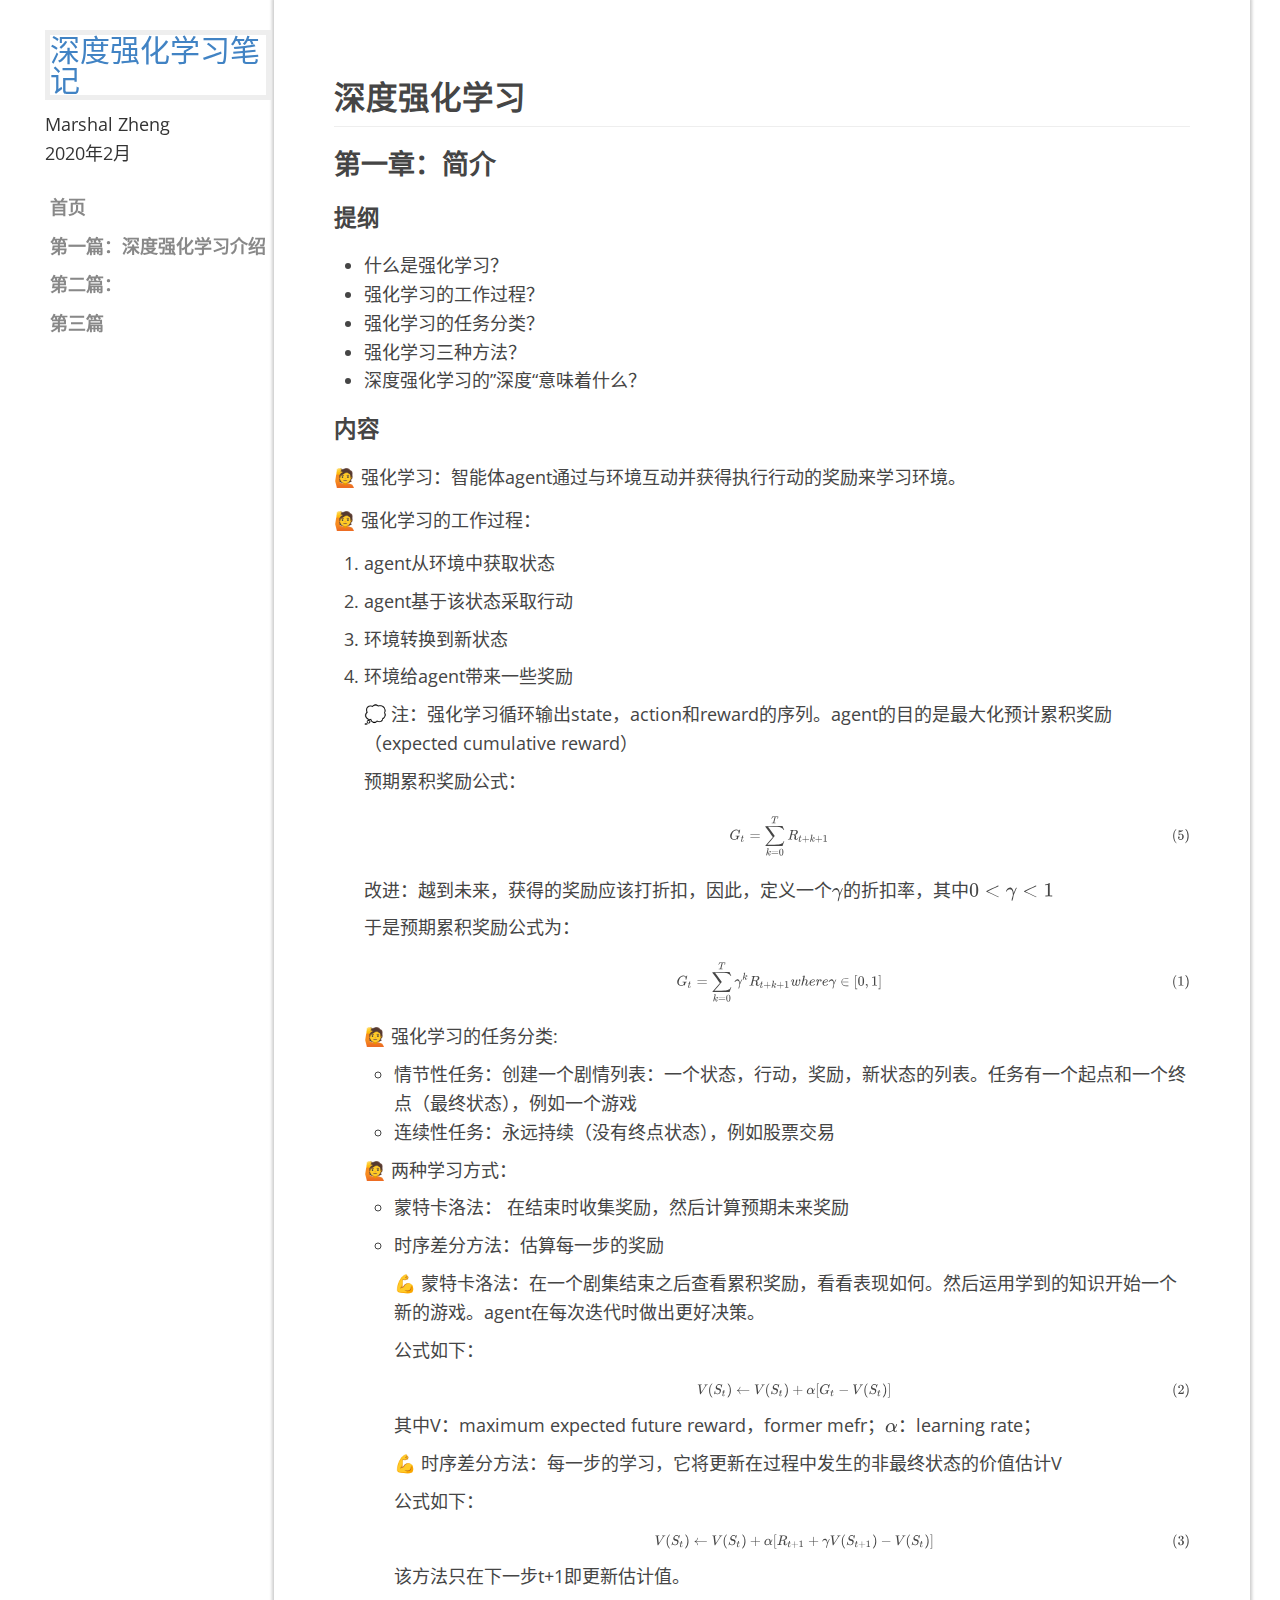
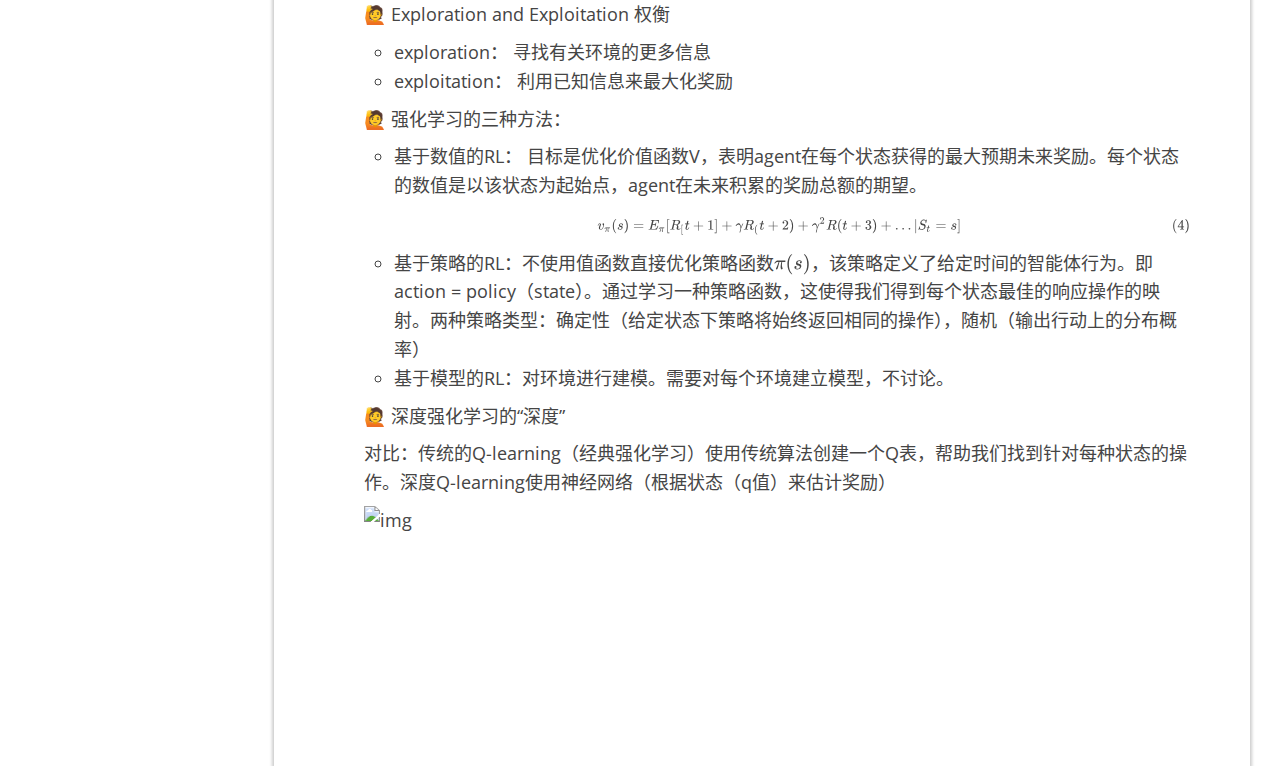
==== chapter1.html @ 296a5498 "modify" ====
<!DOCTYPE html>
<html lang="zh-CN">
<head>
    <meta charset="UTF-8">
    <meta name="viewport" content="width=device-width, initial-scale=1.0">
    <meta http-equiv="X-UA-Compatible" content="ie=edge">
    <link rel="stylesheet" href="http://cdn.bootcss.com/normalize/5.0.0/normalize.min.css">
    <link rel="stylesheet" href="css/main.css">
    <title>深度强化学习笔记</title>
</head>
<body>
<div class="side-bar">
    <div class="header">
        <a href="index.html" class="logo">深度强化学习笔记</a>
        <div class="intro">Marshal Zheng</div>
        <div class="intro">2020年2月</div>
    </div>
    <div class="nav">
        <a href="index.html" class="item">首页</a>
        <a href="chapter1.html" class="item">第一篇：深度强化学习介绍</a>
        <a href="chapter1.html" class="item">第二篇：</a>
        <a href="chapter1.html" class="item">第三篇</a>
    </div>

</div>
<div class="main">
    <div class="article">
        <div class="content">
            <!doctype html>
            <html style='font-size:18px !important'>
            <head>
                <meta charset='UTF-8'><meta name='viewport' content='width=device-width initial-scale=1'>
                <title>第一篇-简介</title><link href='https://fonts.loli.net/css?family=Open+Sans:400italic,700italic,700,400&subset=latin,latin-ext' rel='stylesheet' type='text/css' /><style type='text/css'>html {overflow-x: initial !important;}:root { --bg-color:#ffffff; --text-color:#333333; --select-text-bg-color:#B5D6FC; --select-text-font-color:auto; --monospace:"Lucida Console",Consolas,"Courier",monospace; }
            html { font-size: 14px; background-color: var(--bg-color); color: var(--text-color); font-family: "Helvetica Neue", Helvetica, Arial, sans-serif; -webkit-font-smoothing: antialiased; }
            body { margin: 0px; padding: 0px; height: auto; bottom: 0px; top: 0px; left: 0px; right: 0px; font-size: 1rem; line-height: 1.42857; overflow-x: hidden; background: inherit; }
            iframe { margin: auto; }
            a.url { word-break: break-all; }
            a:active, a:hover { outline: 0px; }
            .in-text-selection, ::selection { text-shadow: none; background: var(--select-text-bg-color); color: var(--select-text-font-color); }
            #write { margin: 0px auto; height: auto; width: inherit; word-break: normal; word-wrap: break-word; position: relative; white-space: normal; overflow-x: visible; padding-top: 40px; }
            #write.first-line-indent p { text-indent: 2em; }
            #write.first-line-indent li p, #write.first-line-indent p * { text-indent: 0px; }
            #write.first-line-indent li { margin-left: 2em; }
            .for-image #write { padding-left: 8px; padding-right: 8px; }
            body.typora-export { padding-left: 30px; padding-right: 30px; }
            .typora-export .footnote-line, .typora-export li, .typora-export p { white-space: pre-wrap; }
            @media screen and (max-width: 500px) {
                body.typora-export { padding-left: 0px; padding-right: 0px; }
                #write { padding-left: 20px; padding-right: 20px; }
                .CodeMirror-sizer { margin-left: 0px !important; }
                .CodeMirror-gutters { display: none !important; }
            }
            #write li > figure:first-child { margin-top: -20px; }
            #write ol, #write ul { position: relative; }
            img { max-width: 100%; vertical-align: middle; }
            button, input, select, textarea { color: inherit; font-style: inherit; font-variant: inherit; font-weight: inherit; font-stretch: inherit; font-size: inherit; line-height: inherit; font-family: inherit; }
            input[type="checkbox"], input[type="radio"] { line-height: normal; padding: 0px; }
            *, ::after, ::before { box-sizing: border-box; }
            #write h1, #write h2, #write h3, #write h4, #write h5, #write h6, #write p, #write pre { width: inherit; }
            #write h1, #write h2, #write h3, #write h4, #write h5, #write h6, #write p { position: relative; }
            h1, h2, h3, h4, h5, h6 { break-after: avoid-page; break-inside: avoid; orphans: 2; }
            p { orphans: 4; }
            h1 { font-size: 2rem; }
            h2 { font-size: 1.8rem; }
            h3 { font-size: 1.6rem; }
            h4 { font-size: 1.4rem; }
            h5 { font-size: 1.2rem; }
            h6 { font-size: 1rem; }
            .md-math-block, .md-rawblock, h1, h2, h3, h4, h5, h6, p { margin-top: 1rem; margin-bottom: 1rem; }
            .hidden { display: none; }
            .md-blockmeta { color: rgb(204, 204, 204); font-weight: 700; font-style: italic; }
            a { cursor: pointer; }
            sup.md-footnote { padding: 2px 4px; background-color: rgba(238, 238, 238, 0.7); color: rgb(85, 85, 85); border-radius: 4px; cursor: pointer; }
            sup.md-footnote a, sup.md-footnote a:hover { color: inherit; text-transform: inherit; text-decoration: inherit; }
            #write input[type="checkbox"] { cursor: pointer; width: inherit; height: inherit; }
            figure { overflow-x: auto; margin: 1.2em 0px; max-width: calc(100% + 16px); padding: 0px; }
            figure > table { margin: 0px !important; }
            tr { break-inside: avoid; break-after: auto; }
            thead { display: table-header-group; }
            table { border-collapse: collapse; border-spacing: 0px; width: 100%; overflow: auto; break-inside: auto; text-align: left; }
            table.md-table td { min-width: 32px; }
            .CodeMirror-gutters { border-right: 0px; background-color: inherit; }
            .CodeMirror { text-align: left; }
            .CodeMirror-placeholder { opacity: 0.3; }
            .CodeMirror pre { padding: 0px 4px; }
            .CodeMirror-lines { padding: 0px; }
            div.hr:focus { cursor: none; }
            #write pre { white-space: pre-wrap; }
            #write.fences-no-line-wrapping pre { white-space: pre; }
            #write pre.ty-contain-cm { white-space: normal; }
            .CodeMirror-gutters { margin-right: 4px; }
            .md-fences { font-size: 0.9rem; display: block; break-inside: avoid; text-align: left; overflow: visible; white-space: pre; background: inherit; position: relative !important; }
            .md-diagram-panel { width: 100%; margin-top: 10px; text-align: center; padding-top: 0px; padding-bottom: 8px; overflow-x: auto; }
            #write .md-fences.mock-cm { white-space: pre-wrap; }
            .md-fences.md-fences-with-lineno { padding-left: 0px; }
            #write.fences-no-line-wrapping .md-fences.mock-cm { white-space: pre; overflow-x: auto; }
            .md-fences.mock-cm.md-fences-with-lineno { padding-left: 8px; }
            .CodeMirror-line, twitterwidget { break-inside: avoid; }
            .footnotes { opacity: 0.8; font-size: 0.9rem; margin-top: 1em; margin-bottom: 1em; }
            .footnotes + .footnotes { margin-top: 0px; }
            .md-reset { margin: 0px; padding: 0px; border: 0px; outline: 0px; vertical-align: top; background: 0px 0px; text-decoration: none; text-shadow: none; float: none; position: static; width: auto; height: auto; white-space: nowrap; cursor: inherit; -webkit-tap-highlight-color: transparent; line-height: normal; font-weight: 400; text-align: left; box-sizing: content-box; direction: ltr; }
            li div { padding-top: 0px; }
            blockquote { margin: 1rem 0px; }
            li .mathjax-block, li p { margin: 0.5rem 0px; }
            li { margin: 0px; position: relative; }
            blockquote > :last-child { margin-bottom: 0px; }
            blockquote > :first-child, li > :first-child { margin-top: 0px; }
            .footnotes-area { color: rgb(136, 136, 136); margin-top: 0.714rem; padding-bottom: 0.143rem; white-space: normal; }
            #write .footnote-line { white-space: pre-wrap; }
            @media print {
                body, html { border: 1px solid transparent; height: 99%; break-after: avoid; break-before: avoid; }
                #write { margin-top: 0px; padding-top: 0px; border-color: transparent !important; }
                .typora-export * { -webkit-print-color-adjust: exact; }
                html.blink-to-pdf { font-size: 13px; }
                .typora-export #write { padding-left: 32px; padding-right: 32px; padding-bottom: 0px; break-after: avoid; }
                .typora-export #write::after { height: 0px; }
                @page { margin: 20mm 0px; }
            }
            .footnote-line { margin-top: 0.714em; font-size: 0.7em; }
            a img, img a { cursor: pointer; }
            pre.md-meta-block { font-size: 0.8rem; min-height: 0.8rem; white-space: pre-wrap; background: rgb(204, 204, 204); display: block; overflow-x: hidden; }
            p > .md-image:only-child:not(.md-img-error) img, p > img:only-child { display: block; margin: auto; }
            p > .md-image:only-child { display: inline-block; width: 100%; }
            #write .MathJax_Display { margin: 0.8em 0px 0px; }
            .md-math-block { width: 100%; }
            .md-math-block:not(:empty)::after { display: none; }
            [contenteditable="true"]:active, [contenteditable="true"]:focus { outline: 0px; box-shadow: none; }
            .md-task-list-item { position: relative; list-style-type: none; }
            .task-list-item.md-task-list-item { padding-left: 0px; }
            .md-task-list-item > input { position: absolute; top: 0px; left: 0px; margin-left: -1.2em; margin-top: calc(1em - 10px); border: none; }
            .math { font-size: 1rem; }
            .md-toc { min-height: 3.58rem; position: relative; font-size: 0.9rem; border-radius: 10px; }
            .md-toc-content { position: relative; margin-left: 0px; }
            .md-toc-content::after, .md-toc::after { display: none; }
            .md-toc-item { display: block; color: rgb(65, 131, 196); }
            .md-toc-item a { text-decoration: none; }
            .md-toc-inner:hover { text-decoration: underline; }
            .md-toc-inner { display: inline-block; cursor: pointer; }
            .md-toc-h1 .md-toc-inner { margin-left: 0px; font-weight: 700; }
            .md-toc-h2 .md-toc-inner { margin-left: 2em; }
            .md-toc-h3 .md-toc-inner { margin-left: 4em; }
            .md-toc-h4 .md-toc-inner { margin-left: 6em; }
            .md-toc-h5 .md-toc-inner { margin-left: 8em; }
            .md-toc-h6 .md-toc-inner { margin-left: 10em; }
            @media screen and (max-width: 48em) {
                .md-toc-h3 .md-toc-inner { margin-left: 3.5em; }
                .md-toc-h4 .md-toc-inner { margin-left: 5em; }
                .md-toc-h5 .md-toc-inner { margin-left: 6.5em; }
                .md-toc-h6 .md-toc-inner { margin-left: 8em; }
            }
            a.md-toc-inner { font-size: inherit; font-style: inherit; font-weight: inherit; line-height: inherit; }
            .footnote-line a:not(.reversefootnote) { color: inherit; }
            .md-attr { display: none; }
            .md-fn-count::after { content: "."; }
            code, pre, samp, tt { font-family: var(--monospace); }
            kbd { margin: 0px 0.1em; padding: 0.1em 0.6em; font-size: 0.8em; color: rgb(36, 39, 41); background: rgb(255, 255, 255); border: 1px solid rgb(173, 179, 185); border-radius: 3px; box-shadow: rgba(12, 13, 14, 0.2) 0px 1px 0px, rgb(255, 255, 255) 0px 0px 0px 2px inset; white-space: nowrap; vertical-align: middle; }
            .md-comment { color: rgb(162, 127, 3); opacity: 0.8; font-family: var(--monospace); }
            code { text-align: left; vertical-align: initial; }
            a.md-print-anchor { white-space: pre !important; border-width: initial !important; border-style: none !important; border-color: initial !important; display: inline-block !important; position: absolute !important; width: 1px !important; right: 0px !important; outline: 0px !important; background: 0px 0px !important; text-decoration: initial !important; text-shadow: initial !important; }
            .md-inline-math .MathJax_SVG .noError { display: none !important; }
            .html-for-mac .inline-math-svg .MathJax_SVG { vertical-align: 0.2px; }
            .md-math-block .MathJax_SVG_Display { text-align: center; margin: 0px; position: relative; text-indent: 0px; max-width: none; max-height: none; min-height: 0px; min-width: 100%; width: auto; overflow-y: hidden; display: block !important; }
            .MathJax_SVG_Display, .md-inline-math .MathJax_SVG_Display { width: auto; margin: inherit; display: inline-block !important; }
            .MathJax_SVG .MJX-monospace { font-family: var(--monospace); }
            .MathJax_SVG .MJX-sans-serif { font-family: sans-serif; }
            .MathJax_SVG { display: inline; font-style: normal; font-weight: 400; line-height: normal; zoom: 90%; text-indent: 0px; text-align: left; text-transform: none; letter-spacing: normal; word-spacing: normal; word-wrap: normal; white-space: nowrap; float: none; direction: ltr; max-width: none; max-height: none; min-width: 0px; min-height: 0px; border: 0px; padding: 0px; margin: 0px; }
            .MathJax_SVG * { transition: none; }
            .MathJax_SVG_Display svg { vertical-align: middle !important; margin-bottom: 0px !important; }
            .os-windows.monocolor-emoji .md-emoji { font-family: "Segoe UI Symbol", sans-serif; }
            .md-diagram-panel > svg { max-width: 100%; }
            [lang="mermaid"] svg, [lang="flow"] svg { max-width: 100%; }
            [lang="mermaid"] .node text { font-size: 1rem; }
            table tr th { border-bottom: 0px; }
            video { max-width: 100%; display: block; margin: 0px auto; }
            iframe { max-width: 100%; width: 100%; border: none; }
            .highlight td, .highlight tr { border: 0px; }


            :root { --side-bar-bg-color: #fafafa; --control-text-color: #777; }
            html { font-size: 16px; }
            body { font-family: "Open Sans", "Clear Sans", "Helvetica Neue", Helvetica, Arial, sans-serif; color: rgb(51, 51, 51); line-height: 1.6; }
            #write { margin: 0px auto; padding: 30px 30px 100px; }
            #write > ul:first-child, #write > ol:first-child { margin-top: 30px; }
            a { color: rgb(65, 131, 196); }
            h1, h2, h3, h4, h5, h6 { position: relative; margin-top: 1rem; margin-bottom: 1rem; font-weight: bold; line-height: 1.4; cursor: text; }
            h1:hover a.anchor, h2:hover a.anchor, h3:hover a.anchor, h4:hover a.anchor, h5:hover a.anchor, h6:hover a.anchor { text-decoration: none; }
            h1 tt, h1 code { font-size: inherit; }
            h2 tt, h2 code { font-size: inherit; }
            h3 tt, h3 code { font-size: inherit; }
            h4 tt, h4 code { font-size: inherit; }
            h5 tt, h5 code { font-size: inherit; }
            h6 tt, h6 code { font-size: inherit; }
            h1 { padding-bottom: 0.3em; font-size: 2.25em; line-height: 1.2; border-bottom: 1px solid rgb(238, 238, 238); }
            h2 { padding-bottom: 0.3em; font-size: 1.75em; line-height: 1.225; border-bottom: 1px solid rgb(238, 238, 238); }
            h3 { font-size: 1.5em; line-height: 1.43; }
            h4 { font-size: 1.25em; }
            h5 { font-size: 1em; }
            h6 { font-size: 1em; color: rgb(119, 119, 119); }
            p, blockquote, ul, ol, dl, table { margin: 0.8em 0px; }
            li > ol, li > ul { margin: 0px; }
            hr { height: 2px; padding: 0px; margin: 16px 0px; background-color: rgb(231, 231, 231); border: 0px none; overflow: hidden; box-sizing: content-box; }
            li p.first { display: inline-block; }
            ul, ol { padding-left: 30px; }
            ul:first-child, ol:first-child { margin-top: 0px; }
            ul:last-child, ol:last-child { margin-bottom: 0px; }
            blockquote { border-left: 4px solid rgb(223, 226, 229); padding: 0px 15px; color: rgb(119, 119, 119); }
            blockquote blockquote { padding-right: 0px; }
            table { padding: 0px; word-break: initial; }
            table tr { border-top: 1px solid rgb(223, 226, 229); margin: 0px; padding: 0px; }
            table tr:nth-child(2n), thead { background-color: rgb(248, 248, 248); }
            table tr th { font-weight: bold; border-width: 1px 1px 0px; border-top-style: solid; border-right-style: solid; border-left-style: solid; border-top-color: rgb(223, 226, 229); border-right-color: rgb(223, 226, 229); border-left-color: rgb(223, 226, 229); border-image: initial; border-bottom-style: initial; border-bottom-color: initial; text-align: left; margin: 0px; padding: 6px 13px; }
            table tr td { border: 1px solid rgb(223, 226, 229); text-align: left; margin: 0px; padding: 6px 13px; }
            table tr th:first-child, table tr td:first-child { margin-top: 0px; }
            table tr th:last-child, table tr td:last-child { margin-bottom: 0px; }
            .CodeMirror-lines { padding-left: 4px; }
            .code-tooltip { box-shadow: rgba(0, 28, 36, 0.3) 0px 1px 1px 0px; border-top: 1px solid rgb(238, 242, 242); }
            .md-fences, code, tt { border: 1px solid rgb(231, 234, 237); background-color: rgb(248, 248, 248); border-radius: 3px; padding: 2px 4px 0px; font-size: 0.9em; }
            code { background-color: rgb(243, 244, 244); padding: 0px 2px; }
            .md-fences { margin-bottom: 15px; margin-top: 15px; padding-top: 8px; padding-bottom: 6px; }
            .md-task-list-item > input { margin-left: -1.3em; }
            @media print {
                html { font-size: 13px; }
                table, pre { break-inside: avoid; }
                pre { word-wrap: break-word; }
            }
            .md-fences { background-color: rgb(248, 248, 248); }
            #write pre.md-meta-block { padding: 1rem; font-size: 85%; line-height: 1.45; background-color: rgb(247, 247, 247); border: 0px; border-radius: 3px; color: rgb(119, 119, 119); margin-top: 0px !important; }
            .mathjax-block > .code-tooltip { bottom: 0.375rem; }
            .md-mathjax-midline { background: rgb(250, 250, 250); }
            #write > h3.md-focus::before { left: -1.5625rem; top: 0.375rem; }
            #write > h4.md-focus::before { left: -1.5625rem; top: 0.285714rem; }
            #write > h5.md-focus::before { left: -1.5625rem; top: 0.285714rem; }
            #write > h6.md-focus::before { left: -1.5625rem; top: 0.285714rem; }
            .md-image > .md-meta { border-radius: 3px; padding: 2px 0px 0px 4px; font-size: 0.9em; color: inherit; }
            .md-tag { color: rgb(167, 167, 167); opacity: 1; }
            .md-toc { margin-top: 20px; padding-bottom: 20px; }
            .sidebar-tabs { border-bottom: none; }
            #typora-quick-open { border: 1px solid rgb(221, 221, 221); background-color: rgb(248, 248, 248); }
            #typora-quick-open-item { background-color: rgb(250, 250, 250); border-color: rgb(254, 254, 254) rgb(229, 229, 229) rgb(229, 229, 229) rgb(238, 238, 238); border-style: solid; border-width: 1px; }
            .on-focus-mode blockquote { border-left-color: rgba(85, 85, 85, 0.12); }
            header, .context-menu, .megamenu-content, footer { font-family: "Segoe UI", Arial, sans-serif; }
            .file-node-content:hover .file-node-icon, .file-node-content:hover .file-node-open-state { visibility: visible; }
            .mac-seamless-mode #typora-sidebar { background-color: var(--side-bar-bg-color); }
            .md-lang { color: rgb(180, 101, 77); }
            .html-for-mac .context-menu { --item-hover-bg-color: #E6F0FE; }
            #md-notification .btn { border: 0px; }
            .dropdown-menu .divider { border-color: rgb(229, 229, 229); }





            .typora-export li, .typora-export p, .typora-export,  .footnote-line {white-space: normal;}
            </style>
            </head>
            <body class='typora-export os-windows' >
            <div  id='write'  class = 'is-node'><h2><a name='header-n0' class='md-header-anchor '></a>深度强化学习</h2><h3><a name='header-n2' class='md-header-anchor '></a>第一章：简介</h3><h4><a name='header-n3' class='md-header-anchor '></a><strong>提纲</strong></h4><ul><li>什么是强化学习？</li><li>强化学习的工作过程？</li><li>强化学习的任务分类？</li><li>强化学习三种方法？</li><li>深度强化学习的”深度“意味着什么？</li></ul><h4><a name='header-n15' class='md-header-anchor '></a><strong>内容</strong></h4><p><span>	</span>🙋 强化学习：智能体agent通过与环境互动并获得执行行动的奖励来学习环境。</p><p><span>	</span>🙋 强化学习的工作过程：</p><ol start='' ><li><p>agent从环境中获取状态</p></li><li><p>agent基于该状态采取行动</p></li><li><p>环境转换到新状态</p></li><li><p>环境给agent带来一些奖励</p><p>💭 注：强化学习循环输出state，action和reward的序列。agent的目的是最大化预计累积奖励（expected cumulative reward）</p><p>预期累积奖励公式：</p><div contenteditable="false" spellcheck="false" class="mathjax-block md-end-block md-math-block md-rawblock" id="mathjax-n29" cid="n29" mdtype="math_block"><div class="md-rawblock-container md-math-container" tabindex="-1"><div class="MathJax_SVG_Display"><span class="MathJax_SVG" id="MathJax-Element-2-Frame" tabindex="-1" style="font-size: 100%; display: inline-block;"><svg xmlns:xlink="http://www.w3.org/1999/xlink" width="1301.13px" height="69.0278px" viewBox="0 -1789.8 58191.8 3087.9" role="img" focusable="false" style="vertical-align: -3.015ex; max-width: 100%;"><defs><path stroke-width="0" id="E10-MJMAIN-28" d="M94 250Q94 319 104 381T127 488T164 576T202 643T244 695T277 729T302 750H315H319Q333 750 333 741Q333 738 316 720T275 667T226 581T184 443T167 250T184 58T225 -81T274 -167T316 -220T333 -241Q333 -250 318 -250H315H302L274 -226Q180 -141 137 -14T94 250Z"></path><path stroke-width="0" id="E10-MJMAIN-35" d="M164 157Q164 133 148 117T109 101H102Q148 22 224 22Q294 22 326 82Q345 115 345 210Q345 313 318 349Q292 382 260 382H254Q176 382 136 314Q132 307 129 306T114 304Q97 304 95 310Q93 314 93 485V614Q93 664 98 664Q100 666 102 666Q103 666 123 658T178 642T253 634Q324 634 389 662Q397 666 402 666Q410 666 410 648V635Q328 538 205 538Q174 538 149 544L139 546V374Q158 388 169 396T205 412T256 420Q337 420 393 355T449 201Q449 109 385 44T229 -22Q148 -22 99 32T50 154Q50 178 61 192T84 210T107 214Q132 214 148 197T164 157Z"></path><path stroke-width="0" id="E10-MJMAIN-29" d="M60 749L64 750Q69 750 74 750H86L114 726Q208 641 251 514T294 250Q294 182 284 119T261 12T224 -76T186 -143T145 -194T113 -227T90 -246Q87 -249 86 -250H74Q66 -250 63 -250T58 -247T55 -238Q56 -237 66 -225Q221 -64 221 250T66 725Q56 737 55 738Q55 746 60 749Z"></path><path stroke-width="0" id="E10-MJMATHI-47" d="M50 252Q50 367 117 473T286 641T490 704Q580 704 633 653Q642 643 648 636T656 626L657 623Q660 623 684 649Q691 655 699 663T715 679T725 690L740 705H746Q760 705 760 698Q760 694 728 561Q692 422 692 421Q690 416 687 415T669 413H653Q647 419 647 422Q647 423 648 429T650 449T651 481Q651 552 619 605T510 659Q492 659 471 656T418 643T357 615T294 567T236 496T189 394T158 260Q156 242 156 221Q156 173 170 136T206 79T256 45T308 28T353 24Q407 24 452 47T514 106Q517 114 529 161T541 214Q541 222 528 224T468 227H431Q425 233 425 235T427 254Q431 267 437 273H454Q494 271 594 271Q634 271 659 271T695 272T707 272Q721 272 721 263Q721 261 719 249Q714 230 709 228Q706 227 694 227Q674 227 653 224Q646 221 643 215T629 164Q620 131 614 108Q589 6 586 3Q584 1 581 1Q571 1 553 21T530 52Q530 53 528 52T522 47Q448 -22 322 -22Q201 -22 126 55T50 252Z"></path><path stroke-width="0" id="E10-MJMATHI-74" d="M26 385Q19 392 19 395Q19 399 22 411T27 425Q29 430 36 430T87 431H140L159 511Q162 522 166 540T173 566T179 586T187 603T197 615T211 624T229 626Q247 625 254 615T261 596Q261 589 252 549T232 470L222 433Q222 431 272 431H323Q330 424 330 420Q330 398 317 385H210L174 240Q135 80 135 68Q135 26 162 26Q197 26 230 60T283 144Q285 150 288 151T303 153H307Q322 153 322 145Q322 142 319 133Q314 117 301 95T267 48T216 6T155 -11Q125 -11 98 4T59 56Q57 64 57 83V101L92 241Q127 382 128 383Q128 385 77 385H26Z"></path><path stroke-width="0" id="E10-MJMAIN-3D" d="M56 347Q56 360 70 367H707Q722 359 722 347Q722 336 708 328L390 327H72Q56 332 56 347ZM56 153Q56 168 72 173H708Q722 163 722 153Q722 140 707 133H70Q56 140 56 153Z"></path><path stroke-width="0" id="E10-MJSZ2-2211" d="M60 948Q63 950 665 950H1267L1325 815Q1384 677 1388 669H1348L1341 683Q1320 724 1285 761Q1235 809 1174 838T1033 881T882 898T699 902H574H543H251L259 891Q722 258 724 252Q725 250 724 246Q721 243 460 -56L196 -356Q196 -357 407 -357Q459 -357 548 -357T676 -358Q812 -358 896 -353T1063 -332T1204 -283T1307 -196Q1328 -170 1348 -124H1388Q1388 -125 1381 -145T1356 -210T1325 -294L1267 -449L666 -450Q64 -450 61 -448Q55 -446 55 -439Q55 -437 57 -433L590 177Q590 178 557 222T452 366T322 544L56 909L55 924Q55 945 60 948Z"></path><path stroke-width="0" id="E10-MJMATHI-6B" d="M121 647Q121 657 125 670T137 683Q138 683 209 688T282 694Q294 694 294 686Q294 679 244 477Q194 279 194 272Q213 282 223 291Q247 309 292 354T362 415Q402 442 438 442Q468 442 485 423T503 369Q503 344 496 327T477 302T456 291T438 288Q418 288 406 299T394 328Q394 353 410 369T442 390L458 393Q446 405 434 405H430Q398 402 367 380T294 316T228 255Q230 254 243 252T267 246T293 238T320 224T342 206T359 180T365 147Q365 130 360 106T354 66Q354 26 381 26Q429 26 459 145Q461 153 479 153H483Q499 153 499 144Q499 139 496 130Q455 -11 378 -11Q333 -11 305 15T277 90Q277 108 280 121T283 145Q283 167 269 183T234 206T200 217T182 220H180Q168 178 159 139T145 81T136 44T129 20T122 7T111 -2Q98 -11 83 -11Q66 -11 57 -1T48 16Q48 26 85 176T158 471L195 616Q196 629 188 632T149 637H144Q134 637 131 637T124 640T121 647Z"></path><path stroke-width="0" id="E10-MJMAIN-30" d="M96 585Q152 666 249 666Q297 666 345 640T423 548Q460 465 460 320Q460 165 417 83Q397 41 362 16T301 -15T250 -22Q224 -22 198 -16T137 16T82 83Q39 165 39 320Q39 494 96 585ZM321 597Q291 629 250 629Q208 629 178 597Q153 571 145 525T137 333Q137 175 145 125T181 46Q209 16 250 16Q290 16 318 46Q347 76 354 130T362 333Q362 478 354 524T321 597Z"></path><path stroke-width="0" id="E10-MJMATHI-54" d="M40 437Q21 437 21 445Q21 450 37 501T71 602L88 651Q93 669 101 677H569H659Q691 677 697 676T704 667Q704 661 687 553T668 444Q668 437 649 437Q640 437 637 437T631 442L629 445Q629 451 635 490T641 551Q641 586 628 604T573 629Q568 630 515 631Q469 631 457 630T439 622Q438 621 368 343T298 60Q298 48 386 46Q418 46 427 45T436 36Q436 31 433 22Q429 4 424 1L422 0Q419 0 415 0Q410 0 363 1T228 2Q99 2 64 0H49Q43 6 43 9T45 27Q49 40 55 46H83H94Q174 46 189 55Q190 56 191 56Q196 59 201 76T241 233Q258 301 269 344Q339 619 339 625Q339 630 310 630H279Q212 630 191 624Q146 614 121 583T67 467Q60 445 57 441T43 437H40Z"></path><path stroke-width="0" id="E10-MJMATHI-52" d="M230 637Q203 637 198 638T193 649Q193 676 204 682Q206 683 378 683Q550 682 564 680Q620 672 658 652T712 606T733 563T739 529Q739 484 710 445T643 385T576 351T538 338L545 333Q612 295 612 223Q612 212 607 162T602 80V71Q602 53 603 43T614 25T640 16Q668 16 686 38T712 85Q717 99 720 102T735 105Q755 105 755 93Q755 75 731 36Q693 -21 641 -21H632Q571 -21 531 4T487 82Q487 109 502 166T517 239Q517 290 474 313Q459 320 449 321T378 323H309L277 193Q244 61 244 59Q244 55 245 54T252 50T269 48T302 46H333Q339 38 339 37T336 19Q332 6 326 0H311Q275 2 180 2Q146 2 117 2T71 2T50 1Q33 1 33 10Q33 12 36 24Q41 43 46 45Q50 46 61 46H67Q94 46 127 49Q141 52 146 61Q149 65 218 339T287 628Q287 635 230 637ZM630 554Q630 586 609 608T523 636Q521 636 500 636T462 637H440Q393 637 386 627Q385 624 352 494T319 361Q319 360 388 360Q466 361 492 367Q556 377 592 426Q608 449 619 486T630 554Z"></path><path stroke-width="0" id="E10-MJMAIN-2B" d="M56 237T56 250T70 270H369V420L370 570Q380 583 389 583Q402 583 409 568V270H707Q722 262 722 250T707 230H409V-68Q401 -82 391 -82H389H387Q375 -82 369 -68V230H70Q56 237 56 250Z"></path><path stroke-width="0" id="E10-MJMAIN-31" d="M213 578L200 573Q186 568 160 563T102 556H83V602H102Q149 604 189 617T245 641T273 663Q275 666 285 666Q294 666 302 660V361L303 61Q310 54 315 52T339 48T401 46H427V0H416Q395 3 257 3Q121 3 100 0H88V46H114Q136 46 152 46T177 47T193 50T201 52T207 57T213 61V578Z"></path></defs><g stroke="currentColor" fill="currentColor" stroke-width="0" transform="matrix(1 0 0 -1 0 0)"><g transform="translate(56913,0)"><g id="mjx-eqn-5" transform="translate(0,-3)"><use xlink:href="#E10-MJMAIN-28"></use><use xlink:href="#E10-MJMAIN-35" x="389" y="0"></use><use xlink:href="#E10-MJMAIN-29" x="889" y="0"></use></g></g><g transform="translate(25760,0)"><g transform="translate(-17,0)"><g transform="translate(0,-3)"><use xlink:href="#E10-MJMATHI-47" x="0" y="0"></use><use transform="scale(0.707)" xlink:href="#E10-MJMATHI-74" x="1111" y="-213"></use><use xlink:href="#E10-MJMAIN-3D" x="1419" y="0"></use><g transform="translate(2474,0)"><use xlink:href="#E10-MJSZ2-2211" x="0" y="0"></use><g transform="translate(85,-1108)"><use transform="scale(0.707)" xlink:href="#E10-MJMATHI-6B" x="0" y="0"></use><use transform="scale(0.707)" xlink:href="#E10-MJMAIN-3D" x="521" y="0"></use><use transform="scale(0.707)" xlink:href="#E10-MJMAIN-30" x="1299" y="0"></use></g><use transform="scale(0.707)" xlink:href="#E10-MJMATHI-54" x="669" y="1626"></use></g><g transform="translate(4085,0)"><use xlink:href="#E10-MJMATHI-52" x="0" y="0"></use><g transform="translate(759,-150)"><use transform="scale(0.707)" xlink:href="#E10-MJMATHI-74" x="0" y="0"></use><use transform="scale(0.707)" xlink:href="#E10-MJMAIN-2B" x="361" y="0"></use><use transform="scale(0.707)" xlink:href="#E10-MJMATHI-6B" x="1139" y="0"></use><use transform="scale(0.707)" xlink:href="#E10-MJMAIN-2B" x="1659" y="0"></use><use transform="scale(0.707)" xlink:href="#E10-MJMAIN-31" x="2438" y="0"></use></g></g></g></g></g></g></svg></span></div><script type="math/tex; mode=display" id="MathJax-Element-2">G_t = \sum_{k=0}^{T}R_{t+k+1}</script></div></div><p>改进：越到未来，获得的奖励应该打折扣，因此，定义一个<span class="MathJax_SVG" tabindex="-1" style="font-size: 100%; display: inline-block;"><svg xmlns:xlink="http://www.w3.org/1999/xlink" width="1.261ex" height="1.774ex" viewBox="0 -493.6 543 763.8" role="img" focusable="false" style="vertical-align: -0.627ex;"><defs><path stroke-width="0" id="E6-MJMATHI-3B3" d="M31 249Q11 249 11 258Q11 275 26 304T66 365T129 418T206 441Q233 441 239 440Q287 429 318 386T371 255Q385 195 385 170Q385 166 386 166L398 193Q418 244 443 300T486 391T508 430Q510 431 524 431H537Q543 425 543 422Q543 418 522 378T463 251T391 71Q385 55 378 6T357 -100Q341 -165 330 -190T303 -216Q286 -216 286 -188Q286 -138 340 32L346 51L347 69Q348 79 348 100Q348 257 291 317Q251 355 196 355Q148 355 108 329T51 260Q49 251 47 251Q45 249 31 249Z"></path></defs><g stroke="currentColor" fill="currentColor" stroke-width="0" transform="matrix(1 0 0 -1 0 0)"><use xlink:href="#E6-MJMATHI-3B3" x="0" y="0"></use></g></svg></span><script type="math/tex">\gamma</script>的折扣率，其中<span class="MathJax_SVG" tabindex="-1" style="font-size: 100%; display: inline-block;"><svg xmlns:xlink="http://www.w3.org/1999/xlink" width="9.778ex" height="2.293ex" viewBox="0 -717.1 4210.1 987.3" role="img" focusable="false" style="vertical-align: -0.627ex;"><defs><path stroke-width="0" id="E7-MJMAIN-30" d="M96 585Q152 666 249 666Q297 666 345 640T423 548Q460 465 460 320Q460 165 417 83Q397 41 362 16T301 -15T250 -22Q224 -22 198 -16T137 16T82 83Q39 165 39 320Q39 494 96 585ZM321 597Q291 629 250 629Q208 629 178 597Q153 571 145 525T137 333Q137 175 145 125T181 46Q209 16 250 16Q290 16 318 46Q347 76 354 130T362 333Q362 478 354 524T321 597Z"></path><path stroke-width="0" id="E7-MJMAIN-3C" d="M694 -11T694 -19T688 -33T678 -40Q671 -40 524 29T234 166L90 235Q83 240 83 250Q83 261 91 266Q664 540 678 540Q681 540 687 534T694 519T687 505Q686 504 417 376L151 250L417 124Q686 -4 687 -5Q694 -11 694 -19Z"></path><path stroke-width="0" id="E7-MJMATHI-3B3" d="M31 249Q11 249 11 258Q11 275 26 304T66 365T129 418T206 441Q233 441 239 440Q287 429 318 386T371 255Q385 195 385 170Q385 166 386 166L398 193Q418 244 443 300T486 391T508 430Q510 431 524 431H537Q543 425 543 422Q543 418 522 378T463 251T391 71Q385 55 378 6T357 -100Q341 -165 330 -190T303 -216Q286 -216 286 -188Q286 -138 340 32L346 51L347 69Q348 79 348 100Q348 257 291 317Q251 355 196 355Q148 355 108 329T51 260Q49 251 47 251Q45 249 31 249Z"></path><path stroke-width="0" id="E7-MJMAIN-31" d="M213 578L200 573Q186 568 160 563T102 556H83V602H102Q149 604 189 617T245 641T273 663Q275 666 285 666Q294 666 302 660V361L303 61Q310 54 315 52T339 48T401 46H427V0H416Q395 3 257 3Q121 3 100 0H88V46H114Q136 46 152 46T177 47T193 50T201 52T207 57T213 61V578Z"></path></defs><g stroke="currentColor" fill="currentColor" stroke-width="0" transform="matrix(1 0 0 -1 0 0)"><use xlink:href="#E7-MJMAIN-30" x="0" y="0"></use><use xlink:href="#E7-MJMAIN-3C" x="777" y="0"></use><use xlink:href="#E7-MJMATHI-3B3" x="1833" y="0"></use><use xlink:href="#E7-MJMAIN-3C" x="2654" y="0"></use><use xlink:href="#E7-MJMAIN-31" x="3710" y="0"></use></g></svg></span><script type="math/tex">0< \gamma <1</script></p><p>于是预期累积奖励公式为：</p><div contenteditable="false" spellcheck="false" class="mathjax-block md-end-block md-math-block md-rawblock" id="mathjax-n32" cid="n32" mdtype="math_block"><div class="md-rawblock-container md-math-container" tabindex="-1"><div class="MathJax_SVG_Display"><span class="MathJax_SVG" id="MathJax-Element-3-Frame" tabindex="-1" style="font-size: 100%; display: inline-block;"><svg xmlns:xlink="http://www.w3.org/1999/xlink" width="1301.13px" height="69.0278px" viewBox="0 -1789.8 58191.8 3087.9" role="img" focusable="false" style="vertical-align: -3.015ex; max-width: 100%;"><defs><path stroke-width="0" id="E2-MJMAIN-28" d="M94 250Q94 319 104 381T127 488T164 576T202 643T244 695T277 729T302 750H315H319Q333 750 333 741Q333 738 316 720T275 667T226 581T184 443T167 250T184 58T225 -81T274 -167T316 -220T333 -241Q333 -250 318 -250H315H302L274 -226Q180 -141 137 -14T94 250Z"></path><path stroke-width="0" id="E2-MJMAIN-31" d="M213 578L200 573Q186 568 160 563T102 556H83V602H102Q149 604 189 617T245 641T273 663Q275 666 285 666Q294 666 302 660V361L303 61Q310 54 315 52T339 48T401 46H427V0H416Q395 3 257 3Q121 3 100 0H88V46H114Q136 46 152 46T177 47T193 50T201 52T207 57T213 61V578Z"></path><path stroke-width="0" id="E2-MJMAIN-29" d="M60 749L64 750Q69 750 74 750H86L114 726Q208 641 251 514T294 250Q294 182 284 119T261 12T224 -76T186 -143T145 -194T113 -227T90 -246Q87 -249 86 -250H74Q66 -250 63 -250T58 -247T55 -238Q56 -237 66 -225Q221 -64 221 250T66 725Q56 737 55 738Q55 746 60 749Z"></path><path stroke-width="0" id="E2-MJMATHI-47" d="M50 252Q50 367 117 473T286 641T490 704Q580 704 633 653Q642 643 648 636T656 626L657 623Q660 623 684 649Q691 655 699 663T715 679T725 690L740 705H746Q760 705 760 698Q760 694 728 561Q692 422 692 421Q690 416 687 415T669 413H653Q647 419 647 422Q647 423 648 429T650 449T651 481Q651 552 619 605T510 659Q492 659 471 656T418 643T357 615T294 567T236 496T189 394T158 260Q156 242 156 221Q156 173 170 136T206 79T256 45T308 28T353 24Q407 24 452 47T514 106Q517 114 529 161T541 214Q541 222 528 224T468 227H431Q425 233 425 235T427 254Q431 267 437 273H454Q494 271 594 271Q634 271 659 271T695 272T707 272Q721 272 721 263Q721 261 719 249Q714 230 709 228Q706 227 694 227Q674 227 653 224Q646 221 643 215T629 164Q620 131 614 108Q589 6 586 3Q584 1 581 1Q571 1 553 21T530 52Q530 53 528 52T522 47Q448 -22 322 -22Q201 -22 126 55T50 252Z"></path><path stroke-width="0" id="E2-MJMATHI-74" d="M26 385Q19 392 19 395Q19 399 22 411T27 425Q29 430 36 430T87 431H140L159 511Q162 522 166 540T173 566T179 586T187 603T197 615T211 624T229 626Q247 625 254 615T261 596Q261 589 252 549T232 470L222 433Q222 431 272 431H323Q330 424 330 420Q330 398 317 385H210L174 240Q135 80 135 68Q135 26 162 26Q197 26 230 60T283 144Q285 150 288 151T303 153H307Q322 153 322 145Q322 142 319 133Q314 117 301 95T267 48T216 6T155 -11Q125 -11 98 4T59 56Q57 64 57 83V101L92 241Q127 382 128 383Q128 385 77 385H26Z"></path><path stroke-width="0" id="E2-MJMAIN-3D" d="M56 347Q56 360 70 367H707Q722 359 722 347Q722 336 708 328L390 327H72Q56 332 56 347ZM56 153Q56 168 72 173H708Q722 163 722 153Q722 140 707 133H70Q56 140 56 153Z"></path><path stroke-width="0" id="E2-MJSZ2-2211" d="M60 948Q63 950 665 950H1267L1325 815Q1384 677 1388 669H1348L1341 683Q1320 724 1285 761Q1235 809 1174 838T1033 881T882 898T699 902H574H543H251L259 891Q722 258 724 252Q725 250 724 246Q721 243 460 -56L196 -356Q196 -357 407 -357Q459 -357 548 -357T676 -358Q812 -358 896 -353T1063 -332T1204 -283T1307 -196Q1328 -170 1348 -124H1388Q1388 -125 1381 -145T1356 -210T1325 -294L1267 -449L666 -450Q64 -450 61 -448Q55 -446 55 -439Q55 -437 57 -433L590 177Q590 178 557 222T452 366T322 544L56 909L55 924Q55 945 60 948Z"></path><path stroke-width="0" id="E2-MJMATHI-6B" d="M121 647Q121 657 125 670T137 683Q138 683 209 688T282 694Q294 694 294 686Q294 679 244 477Q194 279 194 272Q213 282 223 291Q247 309 292 354T362 415Q402 442 438 442Q468 442 485 423T503 369Q503 344 496 327T477 302T456 291T438 288Q418 288 406 299T394 328Q394 353 410 369T442 390L458 393Q446 405 434 405H430Q398 402 367 380T294 316T228 255Q230 254 243 252T267 246T293 238T320 224T342 206T359 180T365 147Q365 130 360 106T354 66Q354 26 381 26Q429 26 459 145Q461 153 479 153H483Q499 153 499 144Q499 139 496 130Q455 -11 378 -11Q333 -11 305 15T277 90Q277 108 280 121T283 145Q283 167 269 183T234 206T200 217T182 220H180Q168 178 159 139T145 81T136 44T129 20T122 7T111 -2Q98 -11 83 -11Q66 -11 57 -1T48 16Q48 26 85 176T158 471L195 616Q196 629 188 632T149 637H144Q134 637 131 637T124 640T121 647Z"></path><path stroke-width="0" id="E2-MJMAIN-30" d="M96 585Q152 666 249 666Q297 666 345 640T423 548Q460 465 460 320Q460 165 417 83Q397 41 362 16T301 -15T250 -22Q224 -22 198 -16T137 16T82 83Q39 165 39 320Q39 494 96 585ZM321 597Q291 629 250 629Q208 629 178 597Q153 571 145 525T137 333Q137 175 145 125T181 46Q209 16 250 16Q290 16 318 46Q347 76 354 130T362 333Q362 478 354 524T321 597Z"></path><path stroke-width="0" id="E2-MJMATHI-54" d="M40 437Q21 437 21 445Q21 450 37 501T71 602L88 651Q93 669 101 677H569H659Q691 677 697 676T704 667Q704 661 687 553T668 444Q668 437 649 437Q640 437 637 437T631 442L629 445Q629 451 635 490T641 551Q641 586 628 604T573 629Q568 630 515 631Q469 631 457 630T439 622Q438 621 368 343T298 60Q298 48 386 46Q418 46 427 45T436 36Q436 31 433 22Q429 4 424 1L422 0Q419 0 415 0Q410 0 363 1T228 2Q99 2 64 0H49Q43 6 43 9T45 27Q49 40 55 46H83H94Q174 46 189 55Q190 56 191 56Q196 59 201 76T241 233Q258 301 269 344Q339 619 339 625Q339 630 310 630H279Q212 630 191 624Q146 614 121 583T67 467Q60 445 57 441T43 437H40Z"></path><path stroke-width="0" id="E2-MJMATHI-3B3" d="M31 249Q11 249 11 258Q11 275 26 304T66 365T129 418T206 441Q233 441 239 440Q287 429 318 386T371 255Q385 195 385 170Q385 166 386 166L398 193Q418 244 443 300T486 391T508 430Q510 431 524 431H537Q543 425 543 422Q543 418 522 378T463 251T391 71Q385 55 378 6T357 -100Q341 -165 330 -190T303 -216Q286 -216 286 -188Q286 -138 340 32L346 51L347 69Q348 79 348 100Q348 257 291 317Q251 355 196 355Q148 355 108 329T51 260Q49 251 47 251Q45 249 31 249Z"></path><path stroke-width="0" id="E2-MJMATHI-52" d="M230 637Q203 637 198 638T193 649Q193 676 204 682Q206 683 378 683Q550 682 564 680Q620 672 658 652T712 606T733 563T739 529Q739 484 710 445T643 385T576 351T538 338L545 333Q612 295 612 223Q612 212 607 162T602 80V71Q602 53 603 43T614 25T640 16Q668 16 686 38T712 85Q717 99 720 102T735 105Q755 105 755 93Q755 75 731 36Q693 -21 641 -21H632Q571 -21 531 4T487 82Q487 109 502 166T517 239Q517 290 474 313Q459 320 449 321T378 323H309L277 193Q244 61 244 59Q244 55 245 54T252 50T269 48T302 46H333Q339 38 339 37T336 19Q332 6 326 0H311Q275 2 180 2Q146 2 117 2T71 2T50 1Q33 1 33 10Q33 12 36 24Q41 43 46 45Q50 46 61 46H67Q94 46 127 49Q141 52 146 61Q149 65 218 339T287 628Q287 635 230 637ZM630 554Q630 586 609 608T523 636Q521 636 500 636T462 637H440Q393 637 386 627Q385 624 352 494T319 361Q319 360 388 360Q466 361 492 367Q556 377 592 426Q608 449 619 486T630 554Z"></path><path stroke-width="0" id="E2-MJMAIN-2B" d="M56 237T56 250T70 270H369V420L370 570Q380 583 389 583Q402 583 409 568V270H707Q722 262 722 250T707 230H409V-68Q401 -82 391 -82H389H387Q375 -82 369 -68V230H70Q56 237 56 250Z"></path><path stroke-width="0" id="E2-MJMATHI-77" d="M580 385Q580 406 599 424T641 443Q659 443 674 425T690 368Q690 339 671 253Q656 197 644 161T609 80T554 12T482 -11Q438 -11 404 5T355 48Q354 47 352 44Q311 -11 252 -11Q226 -11 202 -5T155 14T118 53T104 116Q104 170 138 262T173 379Q173 380 173 381Q173 390 173 393T169 400T158 404H154Q131 404 112 385T82 344T65 302T57 280Q55 278 41 278H27Q21 284 21 287Q21 293 29 315T52 366T96 418T161 441Q204 441 227 416T250 358Q250 340 217 250T184 111Q184 65 205 46T258 26Q301 26 334 87L339 96V119Q339 122 339 128T340 136T341 143T342 152T345 165T348 182T354 206T362 238T373 281Q402 395 406 404Q419 431 449 431Q468 431 475 421T483 402Q483 389 454 274T422 142Q420 131 420 107V100Q420 85 423 71T442 42T487 26Q558 26 600 148Q609 171 620 213T632 273Q632 306 619 325T593 357T580 385Z"></path><path stroke-width="0" id="E2-MJMATHI-68" d="M137 683Q138 683 209 688T282 694Q294 694 294 685Q294 674 258 534Q220 386 220 383Q220 381 227 388Q288 442 357 442Q411 442 444 415T478 336Q478 285 440 178T402 50Q403 36 407 31T422 26Q450 26 474 56T513 138Q516 149 519 151T535 153Q555 153 555 145Q555 144 551 130Q535 71 500 33Q466 -10 419 -10H414Q367 -10 346 17T325 74Q325 90 361 192T398 345Q398 404 354 404H349Q266 404 205 306L198 293L164 158Q132 28 127 16Q114 -11 83 -11Q69 -11 59 -2T48 16Q48 30 121 320L195 616Q195 629 188 632T149 637H128Q122 643 122 645T124 664Q129 683 137 683Z"></path><path stroke-width="0" id="E2-MJMATHI-65" d="M39 168Q39 225 58 272T107 350T174 402T244 433T307 442H310Q355 442 388 420T421 355Q421 265 310 237Q261 224 176 223Q139 223 138 221Q138 219 132 186T125 128Q125 81 146 54T209 26T302 45T394 111Q403 121 406 121Q410 121 419 112T429 98T420 82T390 55T344 24T281 -1T205 -11Q126 -11 83 42T39 168ZM373 353Q367 405 305 405Q272 405 244 391T199 357T170 316T154 280T149 261Q149 260 169 260Q282 260 327 284T373 353Z"></path><path stroke-width="0" id="E2-MJMATHI-72" d="M21 287Q22 290 23 295T28 317T38 348T53 381T73 411T99 433T132 442Q161 442 183 430T214 408T225 388Q227 382 228 382T236 389Q284 441 347 441H350Q398 441 422 400Q430 381 430 363Q430 333 417 315T391 292T366 288Q346 288 334 299T322 328Q322 376 378 392Q356 405 342 405Q286 405 239 331Q229 315 224 298T190 165Q156 25 151 16Q138 -11 108 -11Q95 -11 87 -5T76 7T74 17Q74 30 114 189T154 366Q154 405 128 405Q107 405 92 377T68 316T57 280Q55 278 41 278H27Q21 284 21 287Z"></path><path stroke-width="0" id="E2-MJMAIN-2208" d="M84 250Q84 372 166 450T360 539Q361 539 377 539T419 540T469 540H568Q583 532 583 520Q583 511 570 501L466 500Q355 499 329 494Q280 482 242 458T183 409T147 354T129 306T124 272V270H568Q583 262 583 250T568 230H124V228Q124 207 134 177T167 112T231 48T328 7Q355 1 466 0H570Q583 -10 583 -20Q583 -32 568 -40H471Q464 -40 446 -40T417 -41Q262 -41 172 45Q84 127 84 250Z"></path><path stroke-width="0" id="E2-MJMAIN-5B" d="M118 -250V750H255V710H158V-210H255V-250H118Z"></path><path stroke-width="0" id="E2-MJMAIN-2C" d="M78 35T78 60T94 103T137 121Q165 121 187 96T210 8Q210 -27 201 -60T180 -117T154 -158T130 -185T117 -194Q113 -194 104 -185T95 -172Q95 -168 106 -156T131 -126T157 -76T173 -3V9L172 8Q170 7 167 6T161 3T152 1T140 0Q113 0 96 17Z"></path><path stroke-width="0" id="E2-MJMAIN-5D" d="M22 710V750H159V-250H22V-210H119V710H22Z"></path></defs><g stroke="currentColor" fill="currentColor" stroke-width="0" transform="matrix(1 0 0 -1 0 0)"><g transform="translate(56913,0)"><g id="mjx-eqn-1" transform="translate(0,-3)"><use xlink:href="#E2-MJMAIN-28"></use><use xlink:href="#E2-MJMAIN-31" x="389" y="0"></use><use xlink:href="#E2-MJMAIN-29" x="889" y="0"></use></g></g><g transform="translate(22030,0)"><g transform="translate(-17,0)"><g transform="translate(0,-3)"><use xlink:href="#E2-MJMATHI-47" x="0" y="0"></use><use transform="scale(0.707)" xlink:href="#E2-MJMATHI-74" x="1111" y="-213"></use><use xlink:href="#E2-MJMAIN-3D" x="1419" y="0"></use><g transform="translate(2474,0)"><use xlink:href="#E2-MJSZ2-2211" x="0" y="0"></use><g transform="translate(85,-1108)"><use transform="scale(0.707)" xlink:href="#E2-MJMATHI-6B" x="0" y="0"></use><use transform="scale(0.707)" xlink:href="#E2-MJMAIN-3D" x="521" y="0"></use><use transform="scale(0.707)" xlink:href="#E2-MJMAIN-30" x="1299" y="0"></use></g><use transform="scale(0.707)" xlink:href="#E2-MJMATHI-54" x="669" y="1626"></use></g><g transform="translate(4085,0)"><use xlink:href="#E2-MJMATHI-3B3" x="0" y="0"></use><use transform="scale(0.707)" xlink:href="#E2-MJMATHI-6B" x="778" y="583"></use></g><g transform="translate(5104,0)"><use xlink:href="#E2-MJMATHI-52" x="0" y="0"></use><g transform="translate(759,-150)"><use transform="scale(0.707)" xlink:href="#E2-MJMATHI-74" x="0" y="0"></use><use transform="scale(0.707)" xlink:href="#E2-MJMAIN-2B" x="361" y="0"></use><use transform="scale(0.707)" xlink:href="#E2-MJMATHI-6B" x="1139" y="0"></use><use transform="scale(0.707)" xlink:href="#E2-MJMAIN-2B" x="1659" y="0"></use><use transform="scale(0.707)" xlink:href="#E2-MJMAIN-31" x="2438" y="0"></use></g></g><use xlink:href="#E2-MJMATHI-77" x="8040" y="0"></use><use xlink:href="#E2-MJMATHI-68" x="8756" y="0"></use><use xlink:href="#E2-MJMATHI-65" x="9332" y="0"></use><use xlink:href="#E2-MJMATHI-72" x="9798" y="0"></use><use xlink:href="#E2-MJMATHI-65" x="10249" y="0"></use><use xlink:href="#E2-MJMATHI-3B3" x="10715" y="0"></use><use xlink:href="#E2-MJMAIN-2208" x="11536" y="0"></use><use xlink:href="#E2-MJMAIN-5B" x="12481" y="0"></use><use xlink:href="#E2-MJMAIN-30" x="12759" y="0"></use><use xlink:href="#E2-MJMAIN-2C" x="13259" y="0"></use><use xlink:href="#E2-MJMAIN-31" x="13704" y="0"></use><use xlink:href="#E2-MJMAIN-5D" x="14204" y="0"></use></g></g></g></g></svg></span></div><script type="math/tex; mode=display" id="MathJax-Element-3">G_t = \sum_{k=0}^{T}\gamma ^{k}R_{t+k+1} where \gamma \in [0,1]</script></div></div><p>🙋 强化学习的任务分类:</p><ul><li>情节性任务：创建一个剧情列表：一个状态，行动，奖励，新状态的列表。任务有一个起点和一个终点（最终状态），例如一个游戏</li><li>连续性任务：永远持续（没有终点状态），例如股票交易</li></ul><p>🙋 两种学习方式：</p><ul><li><p>蒙特卡洛法： 在结束时收集奖励，然后计算预期未来奖励</p></li><li><p>时序差分方法：估算每一步的奖励</p><p>💪 蒙特卡洛法：在一个剧集结束之后查看累积奖励，看看表现如何。然后运用学到的知识开始一个新的游戏。agent在每次迭代时做出更好决策。</p><p>公式如下：</p><div contenteditable="false" spellcheck="false" class="mathjax-block md-end-block md-math-block md-rawblock" id="mathjax-n47" cid="n47" mdtype="math_block"><div class="md-rawblock-container md-math-container" tabindex="-1"><div class="MathJax_SVG_Display"><span class="MathJax_SVG" id="MathJax-Element-4-Frame" tabindex="-1" style="font-size: 100%; display: inline-block;"><svg xmlns:xlink="http://www.w3.org/1999/xlink" width="1271.15px" height="27.066px" viewBox="0 -851.2 56851 1210.7" role="img" focusable="false" style="vertical-align: -0.835ex; max-width: 100%;"><defs><path stroke-width="0" id="E3-MJMAIN-28" d="M94 250Q94 319 104 381T127 488T164 576T202 643T244 695T277 729T302 750H315H319Q333 750 333 741Q333 738 316 720T275 667T226 581T184 443T167 250T184 58T225 -81T274 -167T316 -220T333 -241Q333 -250 318 -250H315H302L274 -226Q180 -141 137 -14T94 250Z"></path><path stroke-width="0" id="E3-MJMAIN-32" d="M109 429Q82 429 66 447T50 491Q50 562 103 614T235 666Q326 666 387 610T449 465Q449 422 429 383T381 315T301 241Q265 210 201 149L142 93L218 92Q375 92 385 97Q392 99 409 186V189H449V186Q448 183 436 95T421 3V0H50V19V31Q50 38 56 46T86 81Q115 113 136 137Q145 147 170 174T204 211T233 244T261 278T284 308T305 340T320 369T333 401T340 431T343 464Q343 527 309 573T212 619Q179 619 154 602T119 569T109 550Q109 549 114 549Q132 549 151 535T170 489Q170 464 154 447T109 429Z"></path><path stroke-width="0" id="E3-MJMAIN-29" d="M60 749L64 750Q69 750 74 750H86L114 726Q208 641 251 514T294 250Q294 182 284 119T261 12T224 -76T186 -143T145 -194T113 -227T90 -246Q87 -249 86 -250H74Q66 -250 63 -250T58 -247T55 -238Q56 -237 66 -225Q221 -64 221 250T66 725Q56 737 55 738Q55 746 60 749Z"></path><path stroke-width="0" id="E3-MJMATHI-56" d="M52 648Q52 670 65 683H76Q118 680 181 680Q299 680 320 683H330Q336 677 336 674T334 656Q329 641 325 637H304Q282 635 274 635Q245 630 242 620Q242 618 271 369T301 118L374 235Q447 352 520 471T595 594Q599 601 599 609Q599 633 555 637Q537 637 537 648Q537 649 539 661Q542 675 545 679T558 683Q560 683 570 683T604 682T668 681Q737 681 755 683H762Q769 676 769 672Q769 655 760 640Q757 637 743 637Q730 636 719 635T698 630T682 623T670 615T660 608T652 599T645 592L452 282Q272 -9 266 -16Q263 -18 259 -21L241 -22H234Q216 -22 216 -15Q213 -9 177 305Q139 623 138 626Q133 637 76 637H59Q52 642 52 648Z"></path><path stroke-width="0" id="E3-MJMATHI-53" d="M308 24Q367 24 416 76T466 197Q466 260 414 284Q308 311 278 321T236 341Q176 383 176 462Q176 523 208 573T273 648Q302 673 343 688T407 704H418H425Q521 704 564 640Q565 640 577 653T603 682T623 704Q624 704 627 704T632 705Q645 705 645 698T617 577T585 459T569 456Q549 456 549 465Q549 471 550 475Q550 478 551 494T553 520Q553 554 544 579T526 616T501 641Q465 662 419 662Q362 662 313 616T263 510Q263 480 278 458T319 427Q323 425 389 408T456 390Q490 379 522 342T554 242Q554 216 546 186Q541 164 528 137T492 78T426 18T332 -20Q320 -22 298 -22Q199 -22 144 33L134 44L106 13Q83 -14 78 -18T65 -22Q52 -22 52 -14Q52 -11 110 221Q112 227 130 227H143Q149 221 149 216Q149 214 148 207T144 186T142 153Q144 114 160 87T203 47T255 29T308 24Z"></path><path stroke-width="0" id="E3-MJMATHI-74" d="M26 385Q19 392 19 395Q19 399 22 411T27 425Q29 430 36 430T87 431H140L159 511Q162 522 166 540T173 566T179 586T187 603T197 615T211 624T229 626Q247 625 254 615T261 596Q261 589 252 549T232 470L222 433Q222 431 272 431H323Q330 424 330 420Q330 398 317 385H210L174 240Q135 80 135 68Q135 26 162 26Q197 26 230 60T283 144Q285 150 288 151T303 153H307Q322 153 322 145Q322 142 319 133Q314 117 301 95T267 48T216 6T155 -11Q125 -11 98 4T59 56Q57 64 57 83V101L92 241Q127 382 128 383Q128 385 77 385H26Z"></path><path stroke-width="0" id="E3-MJMAIN-2190" d="M944 261T944 250T929 230H165Q167 228 182 216T211 189T244 152T277 96T303 25Q308 7 308 0Q308 -11 288 -11Q281 -11 278 -11T272 -7T267 2T263 21Q245 94 195 151T73 236Q58 242 55 247Q55 254 59 257T73 264Q121 283 158 314T215 375T247 434T264 480L267 497Q269 503 270 505T275 509T288 511Q308 511 308 500Q308 493 303 475Q293 438 278 406T246 352T215 315T185 287T165 270H929Q944 261 944 250Z"></path><path stroke-width="0" id="E3-MJMAIN-2B" d="M56 237T56 250T70 270H369V420L370 570Q380 583 389 583Q402 583 409 568V270H707Q722 262 722 250T707 230H409V-68Q401 -82 391 -82H389H387Q375 -82 369 -68V230H70Q56 237 56 250Z"></path><path stroke-width="0" id="E3-MJMATHI-3B1" d="M34 156Q34 270 120 356T309 442Q379 442 421 402T478 304Q484 275 485 237V208Q534 282 560 374Q564 388 566 390T582 393Q603 393 603 385Q603 376 594 346T558 261T497 161L486 147L487 123Q489 67 495 47T514 26Q528 28 540 37T557 60Q559 67 562 68T577 70Q597 70 597 62Q597 56 591 43Q579 19 556 5T512 -10H505Q438 -10 414 62L411 69L400 61Q390 53 370 41T325 18T267 -2T203 -11Q124 -11 79 39T34 156ZM208 26Q257 26 306 47T379 90L403 112Q401 255 396 290Q382 405 304 405Q235 405 183 332Q156 292 139 224T121 120Q121 71 146 49T208 26Z"></path><path stroke-width="0" id="E3-MJMAIN-5B" d="M118 -250V750H255V710H158V-210H255V-250H118Z"></path><path stroke-width="0" id="E3-MJMATHI-47" d="M50 252Q50 367 117 473T286 641T490 704Q580 704 633 653Q642 643 648 636T656 626L657 623Q660 623 684 649Q691 655 699 663T715 679T725 690L740 705H746Q760 705 760 698Q760 694 728 561Q692 422 692 421Q690 416 687 415T669 413H653Q647 419 647 422Q647 423 648 429T650 449T651 481Q651 552 619 605T510 659Q492 659 471 656T418 643T357 615T294 567T236 496T189 394T158 260Q156 242 156 221Q156 173 170 136T206 79T256 45T308 28T353 24Q407 24 452 47T514 106Q517 114 529 161T541 214Q541 222 528 224T468 227H431Q425 233 425 235T427 254Q431 267 437 273H454Q494 271 594 271Q634 271 659 271T695 272T707 272Q721 272 721 263Q721 261 719 249Q714 230 709 228Q706 227 694 227Q674 227 653 224Q646 221 643 215T629 164Q620 131 614 108Q589 6 586 3Q584 1 581 1Q571 1 553 21T530 52Q530 53 528 52T522 47Q448 -22 322 -22Q201 -22 126 55T50 252Z"></path><path stroke-width="0" id="E3-MJMAIN-2212" d="M84 237T84 250T98 270H679Q694 262 694 250T679 230H98Q84 237 84 250Z"></path><path stroke-width="0" id="E3-MJMAIN-5D" d="M22 710V750H159V-250H22V-210H119V710H22Z"></path></defs><g stroke="currentColor" fill="currentColor" stroke-width="0" transform="matrix(1 0 0 -1 0 0)"><g transform="translate(55573,0)"><g id="mjx-eqn-2" transform="translate(0,-25)"><use xlink:href="#E3-MJMAIN-28"></use><use xlink:href="#E3-MJMAIN-32" x="389" y="0"></use><use xlink:href="#E3-MJMAIN-29" x="889" y="0"></use></g></g><g transform="translate(21659,0)"><g transform="translate(-17,0)"><g transform="translate(0,-25)"><use xlink:href="#E3-MJMATHI-56" x="0" y="0"></use><use xlink:href="#E3-MJMAIN-28" x="769" y="0"></use><g transform="translate(1158,0)"><use xlink:href="#E3-MJMATHI-53" x="0" y="0"></use><use transform="scale(0.707)" xlink:href="#E3-MJMATHI-74" x="866" y="-213"></use></g><use xlink:href="#E3-MJMAIN-29" x="2126" y="0"></use><use xlink:href="#E3-MJMAIN-2190" x="2793" y="0"></use><use xlink:href="#E3-MJMATHI-56" x="4070" y="0"></use><use xlink:href="#E3-MJMAIN-28" x="4839" y="0"></use><g transform="translate(5228,0)"><use xlink:href="#E3-MJMATHI-53" x="0" y="0"></use><use transform="scale(0.707)" xlink:href="#E3-MJMATHI-74" x="866" y="-213"></use></g><use xlink:href="#E3-MJMAIN-29" x="6197" y="0"></use><use xlink:href="#E3-MJMAIN-2B" x="6808" y="0"></use><use xlink:href="#E3-MJMATHI-3B1" x="7808" y="0"></use><use xlink:href="#E3-MJMAIN-5B" x="8448" y="0"></use><g transform="translate(8726,0)"><use xlink:href="#E3-MJMATHI-47" x="0" y="0"></use><use transform="scale(0.707)" xlink:href="#E3-MJMATHI-74" x="1111" y="-213"></use></g><use xlink:href="#E3-MJMAIN-2212" x="10090" y="0"></use><use xlink:href="#E3-MJMATHI-56" x="11090" y="0"></use><use xlink:href="#E3-MJMAIN-28" x="11859" y="0"></use><g transform="translate(12248,0)"><use xlink:href="#E3-MJMATHI-53" x="0" y="0"></use><use transform="scale(0.707)" xlink:href="#E3-MJMATHI-74" x="866" y="-213"></use></g><use xlink:href="#E3-MJMAIN-29" x="13216" y="0"></use><use xlink:href="#E3-MJMAIN-5D" x="13605" y="0"></use></g></g></g></g></svg></span></div><script type="math/tex; mode=display" id="MathJax-Element-4">V(S_t)\leftarrow V(S_t)+\alpha [G_t-V(S_t)]</script></div></div><p>其中V：maximum expected future reward，former mefr；<span class="MathJax_SVG" tabindex="-1" style="font-size: 100%; display: inline-block;"><svg xmlns:xlink="http://www.w3.org/1999/xlink" width="1.486ex" height="1.359ex" viewBox="0 -493.6 640 585" role="img" focusable="false" style="vertical-align: -0.212ex;"><defs><path stroke-width="0" id="E8-MJMATHI-3B1" d="M34 156Q34 270 120 356T309 442Q379 442 421 402T478 304Q484 275 485 237V208Q534 282 560 374Q564 388 566 390T582 393Q603 393 603 385Q603 376 594 346T558 261T497 161L486 147L487 123Q489 67 495 47T514 26Q528 28 540 37T557 60Q559 67 562 68T577 70Q597 70 597 62Q597 56 591 43Q579 19 556 5T512 -10H505Q438 -10 414 62L411 69L400 61Q390 53 370 41T325 18T267 -2T203 -11Q124 -11 79 39T34 156ZM208 26Q257 26 306 47T379 90L403 112Q401 255 396 290Q382 405 304 405Q235 405 183 332Q156 292 139 224T121 120Q121 71 146 49T208 26Z"></path></defs><g stroke="currentColor" fill="currentColor" stroke-width="0" transform="matrix(1 0 0 -1 0 0)"><use xlink:href="#E8-MJMATHI-3B1" x="0" y="0"></use></g></svg></span><script type="math/tex">\alpha</script>：learning rate；</p><p>💪 时序差分方法：每一步的学习，它将更新在过程中发生的非最终状态的价值估计V</p><p>公式如下：</p><div contenteditable="false" spellcheck="false" class="mathjax-block md-end-block md-math-block md-rawblock" id="mathjax-n51" cid="n51" mdtype="math_block"><div class="md-rawblock-container md-math-container" tabindex="-1"><div class="MathJax_SVG_Display"><span class="MathJax_SVG" id="MathJax-Element-5-Frame" tabindex="-1" style="font-size: 100%; display: inline-block;"><svg xmlns:xlink="http://www.w3.org/1999/xlink" width="1271.15px" height="27.066px" viewBox="0 -851.2 56851 1210.7" role="img" focusable="false" style="vertical-align: -0.835ex; max-width: 100%;"><defs><path stroke-width="0" id="E4-MJMAIN-28" d="M94 250Q94 319 104 381T127 488T164 576T202 643T244 695T277 729T302 750H315H319Q333 750 333 741Q333 738 316 720T275 667T226 581T184 443T167 250T184 58T225 -81T274 -167T316 -220T333 -241Q333 -250 318 -250H315H302L274 -226Q180 -141 137 -14T94 250Z"></path><path stroke-width="0" id="E4-MJMAIN-33" d="M127 463Q100 463 85 480T69 524Q69 579 117 622T233 665Q268 665 277 664Q351 652 390 611T430 522Q430 470 396 421T302 350L299 348Q299 347 308 345T337 336T375 315Q457 262 457 175Q457 96 395 37T238 -22Q158 -22 100 21T42 130Q42 158 60 175T105 193Q133 193 151 175T169 130Q169 119 166 110T159 94T148 82T136 74T126 70T118 67L114 66Q165 21 238 21Q293 21 321 74Q338 107 338 175V195Q338 290 274 322Q259 328 213 329L171 330L168 332Q166 335 166 348Q166 366 174 366Q202 366 232 371Q266 376 294 413T322 525V533Q322 590 287 612Q265 626 240 626Q208 626 181 615T143 592T132 580H135Q138 579 143 578T153 573T165 566T175 555T183 540T186 520Q186 498 172 481T127 463Z"></path><path stroke-width="0" id="E4-MJMAIN-29" d="M60 749L64 750Q69 750 74 750H86L114 726Q208 641 251 514T294 250Q294 182 284 119T261 12T224 -76T186 -143T145 -194T113 -227T90 -246Q87 -249 86 -250H74Q66 -250 63 -250T58 -247T55 -238Q56 -237 66 -225Q221 -64 221 250T66 725Q56 737 55 738Q55 746 60 749Z"></path><path stroke-width="0" id="E4-MJMATHI-56" d="M52 648Q52 670 65 683H76Q118 680 181 680Q299 680 320 683H330Q336 677 336 674T334 656Q329 641 325 637H304Q282 635 274 635Q245 630 242 620Q242 618 271 369T301 118L374 235Q447 352 520 471T595 594Q599 601 599 609Q599 633 555 637Q537 637 537 648Q537 649 539 661Q542 675 545 679T558 683Q560 683 570 683T604 682T668 681Q737 681 755 683H762Q769 676 769 672Q769 655 760 640Q757 637 743 637Q730 636 719 635T698 630T682 623T670 615T660 608T652 599T645 592L452 282Q272 -9 266 -16Q263 -18 259 -21L241 -22H234Q216 -22 216 -15Q213 -9 177 305Q139 623 138 626Q133 637 76 637H59Q52 642 52 648Z"></path><path stroke-width="0" id="E4-MJMATHI-53" d="M308 24Q367 24 416 76T466 197Q466 260 414 284Q308 311 278 321T236 341Q176 383 176 462Q176 523 208 573T273 648Q302 673 343 688T407 704H418H425Q521 704 564 640Q565 640 577 653T603 682T623 704Q624 704 627 704T632 705Q645 705 645 698T617 577T585 459T569 456Q549 456 549 465Q549 471 550 475Q550 478 551 494T553 520Q553 554 544 579T526 616T501 641Q465 662 419 662Q362 662 313 616T263 510Q263 480 278 458T319 427Q323 425 389 408T456 390Q490 379 522 342T554 242Q554 216 546 186Q541 164 528 137T492 78T426 18T332 -20Q320 -22 298 -22Q199 -22 144 33L134 44L106 13Q83 -14 78 -18T65 -22Q52 -22 52 -14Q52 -11 110 221Q112 227 130 227H143Q149 221 149 216Q149 214 148 207T144 186T142 153Q144 114 160 87T203 47T255 29T308 24Z"></path><path stroke-width="0" id="E4-MJMATHI-74" d="M26 385Q19 392 19 395Q19 399 22 411T27 425Q29 430 36 430T87 431H140L159 511Q162 522 166 540T173 566T179 586T187 603T197 615T211 624T229 626Q247 625 254 615T261 596Q261 589 252 549T232 470L222 433Q222 431 272 431H323Q330 424 330 420Q330 398 317 385H210L174 240Q135 80 135 68Q135 26 162 26Q197 26 230 60T283 144Q285 150 288 151T303 153H307Q322 153 322 145Q322 142 319 133Q314 117 301 95T267 48T216 6T155 -11Q125 -11 98 4T59 56Q57 64 57 83V101L92 241Q127 382 128 383Q128 385 77 385H26Z"></path><path stroke-width="0" id="E4-MJMAIN-2190" d="M944 261T944 250T929 230H165Q167 228 182 216T211 189T244 152T277 96T303 25Q308 7 308 0Q308 -11 288 -11Q281 -11 278 -11T272 -7T267 2T263 21Q245 94 195 151T73 236Q58 242 55 247Q55 254 59 257T73 264Q121 283 158 314T215 375T247 434T264 480L267 497Q269 503 270 505T275 509T288 511Q308 511 308 500Q308 493 303 475Q293 438 278 406T246 352T215 315T185 287T165 270H929Q944 261 944 250Z"></path><path stroke-width="0" id="E4-MJMAIN-2B" d="M56 237T56 250T70 270H369V420L370 570Q380 583 389 583Q402 583 409 568V270H707Q722 262 722 250T707 230H409V-68Q401 -82 391 -82H389H387Q375 -82 369 -68V230H70Q56 237 56 250Z"></path><path stroke-width="0" id="E4-MJMATHI-3B1" d="M34 156Q34 270 120 356T309 442Q379 442 421 402T478 304Q484 275 485 237V208Q534 282 560 374Q564 388 566 390T582 393Q603 393 603 385Q603 376 594 346T558 261T497 161L486 147L487 123Q489 67 495 47T514 26Q528 28 540 37T557 60Q559 67 562 68T577 70Q597 70 597 62Q597 56 591 43Q579 19 556 5T512 -10H505Q438 -10 414 62L411 69L400 61Q390 53 370 41T325 18T267 -2T203 -11Q124 -11 79 39T34 156ZM208 26Q257 26 306 47T379 90L403 112Q401 255 396 290Q382 405 304 405Q235 405 183 332Q156 292 139 224T121 120Q121 71 146 49T208 26Z"></path><path stroke-width="0" id="E4-MJMAIN-5B" d="M118 -250V750H255V710H158V-210H255V-250H118Z"></path><path stroke-width="0" id="E4-MJMATHI-52" d="M230 637Q203 637 198 638T193 649Q193 676 204 682Q206 683 378 683Q550 682 564 680Q620 672 658 652T712 606T733 563T739 529Q739 484 710 445T643 385T576 351T538 338L545 333Q612 295 612 223Q612 212 607 162T602 80V71Q602 53 603 43T614 25T640 16Q668 16 686 38T712 85Q717 99 720 102T735 105Q755 105 755 93Q755 75 731 36Q693 -21 641 -21H632Q571 -21 531 4T487 82Q487 109 502 166T517 239Q517 290 474 313Q459 320 449 321T378 323H309L277 193Q244 61 244 59Q244 55 245 54T252 50T269 48T302 46H333Q339 38 339 37T336 19Q332 6 326 0H311Q275 2 180 2Q146 2 117 2T71 2T50 1Q33 1 33 10Q33 12 36 24Q41 43 46 45Q50 46 61 46H67Q94 46 127 49Q141 52 146 61Q149 65 218 339T287 628Q287 635 230 637ZM630 554Q630 586 609 608T523 636Q521 636 500 636T462 637H440Q393 637 386 627Q385 624 352 494T319 361Q319 360 388 360Q466 361 492 367Q556 377 592 426Q608 449 619 486T630 554Z"></path><path stroke-width="0" id="E4-MJMAIN-31" d="M213 578L200 573Q186 568 160 563T102 556H83V602H102Q149 604 189 617T245 641T273 663Q275 666 285 666Q294 666 302 660V361L303 61Q310 54 315 52T339 48T401 46H427V0H416Q395 3 257 3Q121 3 100 0H88V46H114Q136 46 152 46T177 47T193 50T201 52T207 57T213 61V578Z"></path><path stroke-width="0" id="E4-MJMATHI-3B3" d="M31 249Q11 249 11 258Q11 275 26 304T66 365T129 418T206 441Q233 441 239 440Q287 429 318 386T371 255Q385 195 385 170Q385 166 386 166L398 193Q418 244 443 300T486 391T508 430Q510 431 524 431H537Q543 425 543 422Q543 418 522 378T463 251T391 71Q385 55 378 6T357 -100Q341 -165 330 -190T303 -216Q286 -216 286 -188Q286 -138 340 32L346 51L347 69Q348 79 348 100Q348 257 291 317Q251 355 196 355Q148 355 108 329T51 260Q49 251 47 251Q45 249 31 249Z"></path><path stroke-width="0" id="E4-MJMAIN-2212" d="M84 237T84 250T98 270H679Q694 262 694 250T679 230H98Q84 237 84 250Z"></path><path stroke-width="0" id="E4-MJMAIN-5D" d="M22 710V750H159V-250H22V-210H119V710H22Z"></path></defs><g stroke="currentColor" fill="currentColor" stroke-width="0" transform="matrix(1 0 0 -1 0 0)"><g transform="translate(55573,0)"><g id="mjx-eqn-3" transform="translate(0,-25)"><use xlink:href="#E4-MJMAIN-28"></use><use xlink:href="#E4-MJMAIN-33" x="389" y="0"></use><use xlink:href="#E4-MJMAIN-29" x="889" y="0"></use></g></g><g transform="translate(18628,0)"><g transform="translate(-17,0)"><g transform="translate(0,-25)"><use xlink:href="#E4-MJMATHI-56" x="0" y="0"></use><use xlink:href="#E4-MJMAIN-28" x="769" y="0"></use><g transform="translate(1158,0)"><use xlink:href="#E4-MJMATHI-53" x="0" y="0"></use><use transform="scale(0.707)" xlink:href="#E4-MJMATHI-74" x="866" y="-213"></use></g><use xlink:href="#E4-MJMAIN-29" x="2126" y="0"></use><use xlink:href="#E4-MJMAIN-2190" x="2793" y="0"></use><use xlink:href="#E4-MJMATHI-56" x="4070" y="0"></use><use xlink:href="#E4-MJMAIN-28" x="4839" y="0"></use><g transform="translate(5228,0)"><use xlink:href="#E4-MJMATHI-53" x="0" y="0"></use><use transform="scale(0.707)" xlink:href="#E4-MJMATHI-74" x="866" y="-213"></use></g><use xlink:href="#E4-MJMAIN-29" x="6197" y="0"></use><use xlink:href="#E4-MJMAIN-2B" x="6808" y="0"></use><use xlink:href="#E4-MJMATHI-3B1" x="7808" y="0"></use><use xlink:href="#E4-MJMAIN-5B" x="8448" y="0"></use><g transform="translate(8726,0)"><use xlink:href="#E4-MJMATHI-52" x="0" y="0"></use><g transform="translate(759,-150)"><use transform="scale(0.707)" xlink:href="#E4-MJMATHI-74" x="0" y="0"></use><use transform="scale(0.707)" xlink:href="#E4-MJMAIN-2B" x="361" y="0"></use><use transform="scale(0.707)" xlink:href="#E4-MJMAIN-31" x="1139" y="0"></use></g></g><use xlink:href="#E4-MJMAIN-2B" x="10966" y="0"></use><use xlink:href="#E4-MJMATHI-3B3" x="11966" y="0"></use><use xlink:href="#E4-MJMATHI-56" x="12509" y="0"></use><use xlink:href="#E4-MJMAIN-28" x="13278" y="0"></use><g transform="translate(13667,0)"><use xlink:href="#E4-MJMATHI-53" x="0" y="0"></use><g transform="translate(613,-150)"><use transform="scale(0.707)" xlink:href="#E4-MJMATHI-74" x="0" y="0"></use><use transform="scale(0.707)" xlink:href="#E4-MJMAIN-2B" x="361" y="0"></use><use transform="scale(0.707)" xlink:href="#E4-MJMAIN-31" x="1139" y="0"></use></g></g><use xlink:href="#E4-MJMAIN-29" x="15539" y="0"></use><use xlink:href="#E4-MJMAIN-2212" x="16151" y="0"></use><use xlink:href="#E4-MJMATHI-56" x="17151" y="0"></use><use xlink:href="#E4-MJMAIN-28" x="17920" y="0"></use><g transform="translate(18309,0)"><use xlink:href="#E4-MJMATHI-53" x="0" y="0"></use><use transform="scale(0.707)" xlink:href="#E4-MJMATHI-74" x="866" y="-213"></use></g><use xlink:href="#E4-MJMAIN-29" x="19277" y="0"></use><use xlink:href="#E4-MJMAIN-5D" x="19666" y="0"></use></g></g></g></g></svg></span></div><script type="math/tex; mode=display" id="MathJax-Element-5">V(S_t)\leftarrow V(S_t)+\alpha[R_{t+1}+\gamma V(S_{t+1})-V(S_t)]</script></div></div><p>该方法只在下一步t+1即更新估计值。<span>	</span></p></li></ul><p>🙋 Exploration and Exploitation 权衡</p><ul><li>exploration： 寻找有关环境的更多信息</li><li>exploitation： 利用已知信息来最大化奖励</li></ul><p>🙋 强化学习的三种方法：</p><ul><li>基于数值的RL： 目标是优化价值函数V，表明agent在每个状态获得的最大预期未来奖励。每个状态的数值是以该状态为起始点，agent在未来积累的奖励总额的期望。</li></ul><div contenteditable="false" spellcheck="false" class="mathjax-block md-end-block md-math-block md-rawblock" id="mathjax-n63" cid="n63" mdtype="math_block"><div class="md-rawblock-container md-math-container" tabindex="-1"><div class="MathJax_SVG_Display"><span class="MathJax_SVG" id="MathJax-Element-6-Frame" tabindex="-1" style="font-size: 100%; display: inline-block;"><svg xmlns:xlink="http://www.w3.org/1999/xlink" width="1301.13px" height="31.059px" viewBox="0 -940.6 58191.8 1389.5" role="img" focusable="false" style="vertical-align: -1.043ex; max-width: 100%;"><defs><path stroke-width="0" id="E5-MJMAIN-28" d="M94 250Q94 319 104 381T127 488T164 576T202 643T244 695T277 729T302 750H315H319Q333 750 333 741Q333 738 316 720T275 667T226 581T184 443T167 250T184 58T225 -81T274 -167T316 -220T333 -241Q333 -250 318 -250H315H302L274 -226Q180 -141 137 -14T94 250Z"></path><path stroke-width="0" id="E5-MJMAIN-34" d="M462 0Q444 3 333 3Q217 3 199 0H190V46H221Q241 46 248 46T265 48T279 53T286 61Q287 63 287 115V165H28V211L179 442Q332 674 334 675Q336 677 355 677H373L379 671V211H471V165H379V114Q379 73 379 66T385 54Q393 47 442 46H471V0H462ZM293 211V545L74 212L183 211H293Z"></path><path stroke-width="0" id="E5-MJMAIN-29" d="M60 749L64 750Q69 750 74 750H86L114 726Q208 641 251 514T294 250Q294 182 284 119T261 12T224 -76T186 -143T145 -194T113 -227T90 -246Q87 -249 86 -250H74Q66 -250 63 -250T58 -247T55 -238Q56 -237 66 -225Q221 -64 221 250T66 725Q56 737 55 738Q55 746 60 749Z"></path><path stroke-width="0" id="E5-MJMATHI-76" d="M173 380Q173 405 154 405Q130 405 104 376T61 287Q60 286 59 284T58 281T56 279T53 278T49 278T41 278H27Q21 284 21 287Q21 294 29 316T53 368T97 419T160 441Q202 441 225 417T249 361Q249 344 246 335Q246 329 231 291T200 202T182 113Q182 86 187 69Q200 26 250 26Q287 26 319 60T369 139T398 222T409 277Q409 300 401 317T383 343T365 361T357 383Q357 405 376 424T417 443Q436 443 451 425T467 367Q467 340 455 284T418 159T347 40T241 -11Q177 -11 139 22Q102 54 102 117Q102 148 110 181T151 298Q173 362 173 380Z"></path><path stroke-width="0" id="E5-MJMATHI-3C0" d="M132 -11Q98 -11 98 22V33L111 61Q186 219 220 334L228 358H196Q158 358 142 355T103 336Q92 329 81 318T62 297T53 285Q51 284 38 284Q19 284 19 294Q19 300 38 329T93 391T164 429Q171 431 389 431Q549 431 553 430Q573 423 573 402Q573 371 541 360Q535 358 472 358H408L405 341Q393 269 393 222Q393 170 402 129T421 65T431 37Q431 20 417 5T381 -10Q370 -10 363 -7T347 17T331 77Q330 86 330 121Q330 170 339 226T357 318T367 358H269L268 354Q268 351 249 275T206 114T175 17Q164 -11 132 -11Z"></path><path stroke-width="0" id="E5-MJMATHI-73" d="M131 289Q131 321 147 354T203 415T300 442Q362 442 390 415T419 355Q419 323 402 308T364 292Q351 292 340 300T328 326Q328 342 337 354T354 372T367 378Q368 378 368 379Q368 382 361 388T336 399T297 405Q249 405 227 379T204 326Q204 301 223 291T278 274T330 259Q396 230 396 163Q396 135 385 107T352 51T289 7T195 -10Q118 -10 86 19T53 87Q53 126 74 143T118 160Q133 160 146 151T160 120Q160 94 142 76T111 58Q109 57 108 57T107 55Q108 52 115 47T146 34T201 27Q237 27 263 38T301 66T318 97T323 122Q323 150 302 164T254 181T195 196T148 231Q131 256 131 289Z"></path><path stroke-width="0" id="E5-MJMAIN-3D" d="M56 347Q56 360 70 367H707Q722 359 722 347Q722 336 708 328L390 327H72Q56 332 56 347ZM56 153Q56 168 72 173H708Q722 163 722 153Q722 140 707 133H70Q56 140 56 153Z"></path><path stroke-width="0" id="E5-MJMATHI-45" d="M492 213Q472 213 472 226Q472 230 477 250T482 285Q482 316 461 323T364 330H312Q311 328 277 192T243 52Q243 48 254 48T334 46Q428 46 458 48T518 61Q567 77 599 117T670 248Q680 270 683 272Q690 274 698 274Q718 274 718 261Q613 7 608 2Q605 0 322 0H133Q31 0 31 11Q31 13 34 25Q38 41 42 43T65 46Q92 46 125 49Q139 52 144 61Q146 66 215 342T285 622Q285 629 281 629Q273 632 228 634H197Q191 640 191 642T193 659Q197 676 203 680H757Q764 676 764 669Q764 664 751 557T737 447Q735 440 717 440H705Q698 445 698 453L701 476Q704 500 704 528Q704 558 697 578T678 609T643 625T596 632T532 634H485Q397 633 392 631Q388 629 386 622Q385 619 355 499T324 377Q347 376 372 376H398Q464 376 489 391T534 472Q538 488 540 490T557 493Q562 493 565 493T570 492T572 491T574 487T577 483L544 351Q511 218 508 216Q505 213 492 213Z"></path><path stroke-width="0" id="E5-MJMAIN-5B" d="M118 -250V750H255V710H158V-210H255V-250H118Z"></path><path stroke-width="0" id="E5-MJMATHI-52" d="M230 637Q203 637 198 638T193 649Q193 676 204 682Q206 683 378 683Q550 682 564 680Q620 672 658 652T712 606T733 563T739 529Q739 484 710 445T643 385T576 351T538 338L545 333Q612 295 612 223Q612 212 607 162T602 80V71Q602 53 603 43T614 25T640 16Q668 16 686 38T712 85Q717 99 720 102T735 105Q755 105 755 93Q755 75 731 36Q693 -21 641 -21H632Q571 -21 531 4T487 82Q487 109 502 166T517 239Q517 290 474 313Q459 320 449 321T378 323H309L277 193Q244 61 244 59Q244 55 245 54T252 50T269 48T302 46H333Q339 38 339 37T336 19Q332 6 326 0H311Q275 2 180 2Q146 2 117 2T71 2T50 1Q33 1 33 10Q33 12 36 24Q41 43 46 45Q50 46 61 46H67Q94 46 127 49Q141 52 146 61Q149 65 218 339T287 628Q287 635 230 637ZM630 554Q630 586 609 608T523 636Q521 636 500 636T462 637H440Q393 637 386 627Q385 624 352 494T319 361Q319 360 388 360Q466 361 492 367Q556 377 592 426Q608 449 619 486T630 554Z"></path><path stroke-width="0" id="E5-MJMATHI-74" d="M26 385Q19 392 19 395Q19 399 22 411T27 425Q29 430 36 430T87 431H140L159 511Q162 522 166 540T173 566T179 586T187 603T197 615T211 624T229 626Q247 625 254 615T261 596Q261 589 252 549T232 470L222 433Q222 431 272 431H323Q330 424 330 420Q330 398 317 385H210L174 240Q135 80 135 68Q135 26 162 26Q197 26 230 60T283 144Q285 150 288 151T303 153H307Q322 153 322 145Q322 142 319 133Q314 117 301 95T267 48T216 6T155 -11Q125 -11 98 4T59 56Q57 64 57 83V101L92 241Q127 382 128 383Q128 385 77 385H26Z"></path><path stroke-width="0" id="E5-MJMAIN-2B" d="M56 237T56 250T70 270H369V420L370 570Q380 583 389 583Q402 583 409 568V270H707Q722 262 722 250T707 230H409V-68Q401 -82 391 -82H389H387Q375 -82 369 -68V230H70Q56 237 56 250Z"></path><path stroke-width="0" id="E5-MJMAIN-31" d="M213 578L200 573Q186 568 160 563T102 556H83V602H102Q149 604 189 617T245 641T273 663Q275 666 285 666Q294 666 302 660V361L303 61Q310 54 315 52T339 48T401 46H427V0H416Q395 3 257 3Q121 3 100 0H88V46H114Q136 46 152 46T177 47T193 50T201 52T207 57T213 61V578Z"></path><path stroke-width="0" id="E5-MJMAIN-5D" d="M22 710V750H159V-250H22V-210H119V710H22Z"></path><path stroke-width="0" id="E5-MJMATHI-3B3" d="M31 249Q11 249 11 258Q11 275 26 304T66 365T129 418T206 441Q233 441 239 440Q287 429 318 386T371 255Q385 195 385 170Q385 166 386 166L398 193Q418 244 443 300T486 391T508 430Q510 431 524 431H537Q543 425 543 422Q543 418 522 378T463 251T391 71Q385 55 378 6T357 -100Q341 -165 330 -190T303 -216Q286 -216 286 -188Q286 -138 340 32L346 51L347 69Q348 79 348 100Q348 257 291 317Q251 355 196 355Q148 355 108 329T51 260Q49 251 47 251Q45 249 31 249Z"></path><path stroke-width="0" id="E5-MJMAIN-32" d="M109 429Q82 429 66 447T50 491Q50 562 103 614T235 666Q326 666 387 610T449 465Q449 422 429 383T381 315T301 241Q265 210 201 149L142 93L218 92Q375 92 385 97Q392 99 409 186V189H449V186Q448 183 436 95T421 3V0H50V19V31Q50 38 56 46T86 81Q115 113 136 137Q145 147 170 174T204 211T233 244T261 278T284 308T305 340T320 369T333 401T340 431T343 464Q343 527 309 573T212 619Q179 619 154 602T119 569T109 550Q109 549 114 549Q132 549 151 535T170 489Q170 464 154 447T109 429Z"></path><path stroke-width="0" id="E5-MJMAIN-33" d="M127 463Q100 463 85 480T69 524Q69 579 117 622T233 665Q268 665 277 664Q351 652 390 611T430 522Q430 470 396 421T302 350L299 348Q299 347 308 345T337 336T375 315Q457 262 457 175Q457 96 395 37T238 -22Q158 -22 100 21T42 130Q42 158 60 175T105 193Q133 193 151 175T169 130Q169 119 166 110T159 94T148 82T136 74T126 70T118 67L114 66Q165 21 238 21Q293 21 321 74Q338 107 338 175V195Q338 290 274 322Q259 328 213 329L171 330L168 332Q166 335 166 348Q166 366 174 366Q202 366 232 371Q266 376 294 413T322 525V533Q322 590 287 612Q265 626 240 626Q208 626 181 615T143 592T132 580H135Q138 579 143 578T153 573T165 566T175 555T183 540T186 520Q186 498 172 481T127 463Z"></path><path stroke-width="0" id="E5-MJMAIN-2026" d="M78 60Q78 84 95 102T138 120Q162 120 180 104T199 61Q199 36 182 18T139 0T96 17T78 60ZM525 60Q525 84 542 102T585 120Q609 120 627 104T646 61Q646 36 629 18T586 0T543 17T525 60ZM972 60Q972 84 989 102T1032 120Q1056 120 1074 104T1093 61Q1093 36 1076 18T1033 0T990 17T972 60Z"></path><path stroke-width="0" id="E5-MJMAIN-7C" d="M139 -249H137Q125 -249 119 -235V251L120 737Q130 750 139 750Q152 750 159 735V-235Q151 -249 141 -249H139Z"></path><path stroke-width="0" id="E5-MJMATHI-53" d="M308 24Q367 24 416 76T466 197Q466 260 414 284Q308 311 278 321T236 341Q176 383 176 462Q176 523 208 573T273 648Q302 673 343 688T407 704H418H425Q521 704 564 640Q565 640 577 653T603 682T623 704Q624 704 627 704T632 705Q645 705 645 698T617 577T585 459T569 456Q549 456 549 465Q549 471 550 475Q550 478 551 494T553 520Q553 554 544 579T526 616T501 641Q465 662 419 662Q362 662 313 616T263 510Q263 480 278 458T319 427Q323 425 389 408T456 390Q490 379 522 342T554 242Q554 216 546 186Q541 164 528 137T492 78T426 18T332 -20Q320 -22 298 -22Q199 -22 144 33L134 44L106 13Q83 -14 78 -18T65 -22Q52 -22 52 -14Q52 -11 110 221Q112 227 130 227H143Q149 221 149 216Q149 214 148 207T144 186T142 153Q144 114 160 87T203 47T255 29T308 24Z"></path></defs><g stroke="currentColor" fill="currentColor" stroke-width="0" transform="matrix(1 0 0 -1 0 0)"><g transform="translate(56913,0)"><g id="mjx-eqn-4" transform="translate(0,-11)"><use xlink:href="#E5-MJMAIN-28"></use><use xlink:href="#E5-MJMAIN-34" x="389" y="0"></use><use xlink:href="#E5-MJMAIN-29" x="889" y="0"></use></g></g><g transform="translate(16463,0)"><g transform="translate(-17,0)"><g transform="translate(0,-11)"><use xlink:href="#E5-MJMATHI-76" x="0" y="0"></use><use transform="scale(0.707)" xlink:href="#E5-MJMATHI-3C0" x="685" y="-213"></use><use xlink:href="#E5-MJMAIN-28" x="990" y="0"></use><use xlink:href="#E5-MJMATHI-73" x="1379" y="0"></use><use xlink:href="#E5-MJMAIN-29" x="1848" y="0"></use><use xlink:href="#E5-MJMAIN-3D" x="2514" y="0"></use><g transform="translate(3570,0)"><use xlink:href="#E5-MJMATHI-45" x="0" y="0"></use><use transform="scale(0.707)" xlink:href="#E5-MJMATHI-3C0" x="1043" y="-213"></use></g><use xlink:href="#E5-MJMAIN-5B" x="4813" y="0"></use><g transform="translate(5091,0)"><use xlink:href="#E5-MJMATHI-52" x="0" y="0"></use><use transform="scale(0.707)" xlink:href="#E5-MJMAIN-5B" x="1073" y="-263"></use></g><use xlink:href="#E5-MJMATHI-74" x="6147" y="0"></use><use xlink:href="#E5-MJMAIN-2B" x="6730" y="0"></use><use xlink:href="#E5-MJMAIN-31" x="7730" y="0"></use><use xlink:href="#E5-MJMAIN-5D" x="8230" y="0"></use><use xlink:href="#E5-MJMAIN-2B" x="8731" y="0"></use><use xlink:href="#E5-MJMATHI-3B3" x="9731" y="0"></use><g transform="translate(10274,0)"><use xlink:href="#E5-MJMATHI-52" x="0" y="0"></use><use transform="scale(0.707)" xlink:href="#E5-MJMAIN-28" x="1073" y="-263"></use></g><use xlink:href="#E5-MJMATHI-74" x="11408" y="0"></use><use xlink:href="#E5-MJMAIN-2B" x="11991" y="0"></use><use xlink:href="#E5-MJMAIN-32" x="12991" y="0"></use><use xlink:href="#E5-MJMAIN-29" x="13491" y="0"></use><use xlink:href="#E5-MJMAIN-2B" x="14103" y="0"></use><g transform="translate(15103,0)"><use xlink:href="#E5-MJMATHI-3B3" x="0" y="0"></use><use transform="scale(0.707)" xlink:href="#E5-MJMAIN-32" x="778" y="583"></use></g><use xlink:href="#E5-MJMATHI-52" x="16107" y="0"></use><use xlink:href="#E5-MJMAIN-28" x="16866" y="0"></use><use xlink:href="#E5-MJMATHI-74" x="17255" y="0"></use><use xlink:href="#E5-MJMAIN-2B" x="17838" y="0"></use><use xlink:href="#E5-MJMAIN-33" x="18838" y="0"></use><use xlink:href="#E5-MJMAIN-29" x="19338" y="0"></use><use xlink:href="#E5-MJMAIN-2B" x="19950" y="0"></use><use xlink:href="#E5-MJMAIN-2026" x="20950" y="0"></use><use xlink:href="#E5-MJMAIN-7C" x="22288" y="0"></use><g transform="translate(22566,0)"><use xlink:href="#E5-MJMATHI-53" x="0" y="0"></use><use transform="scale(0.707)" xlink:href="#E5-MJMATHI-74" x="866" y="-213"></use></g><use xlink:href="#E5-MJMAIN-3D" x="23813" y="0"></use><use xlink:href="#E5-MJMATHI-73" x="24868" y="0"></use><use xlink:href="#E5-MJMAIN-5D" x="25337" y="0"></use></g></g></g></g></svg></span></div><script type="math/tex; mode=display" id="MathJax-Element-6">v_{\pi}(s) = E_{\pi}[R_[t+1]+\gamma R_(t+2) + \gamma ^2R(t+3)+\dots | S_t=s]</script></div></div><ul><li>基于策略的RL：不使用值函数直接优化策略函数<span class="MathJax_SVG" tabindex="-1" style="font-size: 100%; display: inline-block;"><svg xmlns:xlink="http://www.w3.org/1999/xlink" width="4.227ex" height="2.604ex" viewBox="0 -806.5 1820 1121.4" role="img" focusable="false" style="vertical-align: -0.731ex;"><defs><path stroke-width="0" id="E9-MJMATHI-3C0" d="M132 -11Q98 -11 98 22V33L111 61Q186 219 220 334L228 358H196Q158 358 142 355T103 336Q92 329 81 318T62 297T53 285Q51 284 38 284Q19 284 19 294Q19 300 38 329T93 391T164 429Q171 431 389 431Q549 431 553 430Q573 423 573 402Q573 371 541 360Q535 358 472 358H408L405 341Q393 269 393 222Q393 170 402 129T421 65T431 37Q431 20 417 5T381 -10Q370 -10 363 -7T347 17T331 77Q330 86 330 121Q330 170 339 226T357 318T367 358H269L268 354Q268 351 249 275T206 114T175 17Q164 -11 132 -11Z"></path><path stroke-width="0" id="E9-MJMAIN-28" d="M94 250Q94 319 104 381T127 488T164 576T202 643T244 695T277 729T302 750H315H319Q333 750 333 741Q333 738 316 720T275 667T226 581T184 443T167 250T184 58T225 -81T274 -167T316 -220T333 -241Q333 -250 318 -250H315H302L274 -226Q180 -141 137 -14T94 250Z"></path><path stroke-width="0" id="E9-MJMATHI-73" d="M131 289Q131 321 147 354T203 415T300 442Q362 442 390 415T419 355Q419 323 402 308T364 292Q351 292 340 300T328 326Q328 342 337 354T354 372T367 378Q368 378 368 379Q368 382 361 388T336 399T297 405Q249 405 227 379T204 326Q204 301 223 291T278 274T330 259Q396 230 396 163Q396 135 385 107T352 51T289 7T195 -10Q118 -10 86 19T53 87Q53 126 74 143T118 160Q133 160 146 151T160 120Q160 94 142 76T111 58Q109 57 108 57T107 55Q108 52 115 47T146 34T201 27Q237 27 263 38T301 66T318 97T323 122Q323 150 302 164T254 181T195 196T148 231Q131 256 131 289Z"></path><path stroke-width="0" id="E9-MJMAIN-29" d="M60 749L64 750Q69 750 74 750H86L114 726Q208 641 251 514T294 250Q294 182 284 119T261 12T224 -76T186 -143T145 -194T113 -227T90 -246Q87 -249 86 -250H74Q66 -250 63 -250T58 -247T55 -238Q56 -237 66 -225Q221 -64 221 250T66 725Q56 737 55 738Q55 746 60 749Z"></path></defs><g stroke="currentColor" fill="currentColor" stroke-width="0" transform="matrix(1 0 0 -1 0 0)"><use xlink:href="#E9-MJMATHI-3C0" x="0" y="0"></use><use xlink:href="#E9-MJMAIN-28" x="573" y="0"></use><use xlink:href="#E9-MJMATHI-73" x="962" y="0"></use><use xlink:href="#E9-MJMAIN-29" x="1431" y="0"></use></g></svg></span><script type="math/tex">\pi(s)</script>，该策略定义了给定时间的智能体行为。即action = policy（state）。通过学习一种策略函数，这使得我们得到每个状态最佳的响应操作的映射。两种策略类型：确定性（给定状态下策略将始终返回相同的操作），随机（输出行动上的分布概率）</li><li>基于模型的RL：对环境进行建模。需要对每个环境建立模型，不讨论。</li></ul><p>🙋 深度强化学习的“深度”</p><p>对比：传统的Q-learning（经典强化学习）使用传统算法创建一个Q表，帮助我们找到针对每种状态的操作。深度Q-learning使用神经网络（根据状态（q值）来估计奖励）</p><p><img src='https://mmbiz.qpic.cn/mmbiz_png/bicdMLzImlibSexrIGCrC49WoeHkaib2ImnrqIib9V4D05Pu7UhwaACpv6EuYrkUZFexWvej7vnJD0xnOSN2L1WvLg/640?wx_fmt=png&amp;tp=webp&amp;wxfrom=5&amp;wx_lazy=1&amp;wx_co=1' alt='img' referrerPolicy='no-referrer' /></p></li></ol><p>&nbsp;</p><p>&nbsp;</p></div>
            </body>
            </html>
        </div>
    </div>
</div>
</body>
</html>
---- css/main.css ----
body {
  background: #454545;
  line-height: 1.7;
}

a {
  text-decoration: none;
}

a, body {
  color: #eee;
}

.side-bar {
  float: left;
  width: 20%;
  position: fixed;
}

.side-bar > * {
  padding: 10px 15px;
}

.side-bar .nav a,
.side-bar .tag-list a {
  display: block;
  padding: 5px;
  color: #888;
  -webkit-transition: color 200ms;
  -o-transition: color 200ms;
  transition: color 200ms;
}

.side-bar .nav a:hover,
.side-bar .tag-list a:hover {
  color: #eee;
}

.side-bar .nav a {
  font-weight: 700;
}

.main {
  float: right;
  width: 80%;
  color: #454545;
}

.header .logo {
  line-height: 1;
  border: 5px solid #eee;
  padding: 0.1px 0.1px;
  font-size: 30px;
  display: inline-block;
  margin-bottom: 10px;
  margin-top: 20px;
}

.article-list, .article {
  /*margin-right: 30%;*/
  background: #fff;
  padding: 20px 30px;
  -webkit-box-shadow: 0 0 3px 2px rgba(0,0,0,.2);
  box-shadow: 0 0 3px 2px rgba(0,0,0,.2);
}

.article-list .item  {
  margin-bottom: 25px;
}

.article-list .item .title,
.article .title {
  color: #454545;
  font-size: 22px;
  font-weight: 700;
}

.article-list .item .status,
.article .status {
  font-size: 13px;
  color: #ccc;
}

.article-list .item > *,
.article > * {
  margin: 10px 0;
}
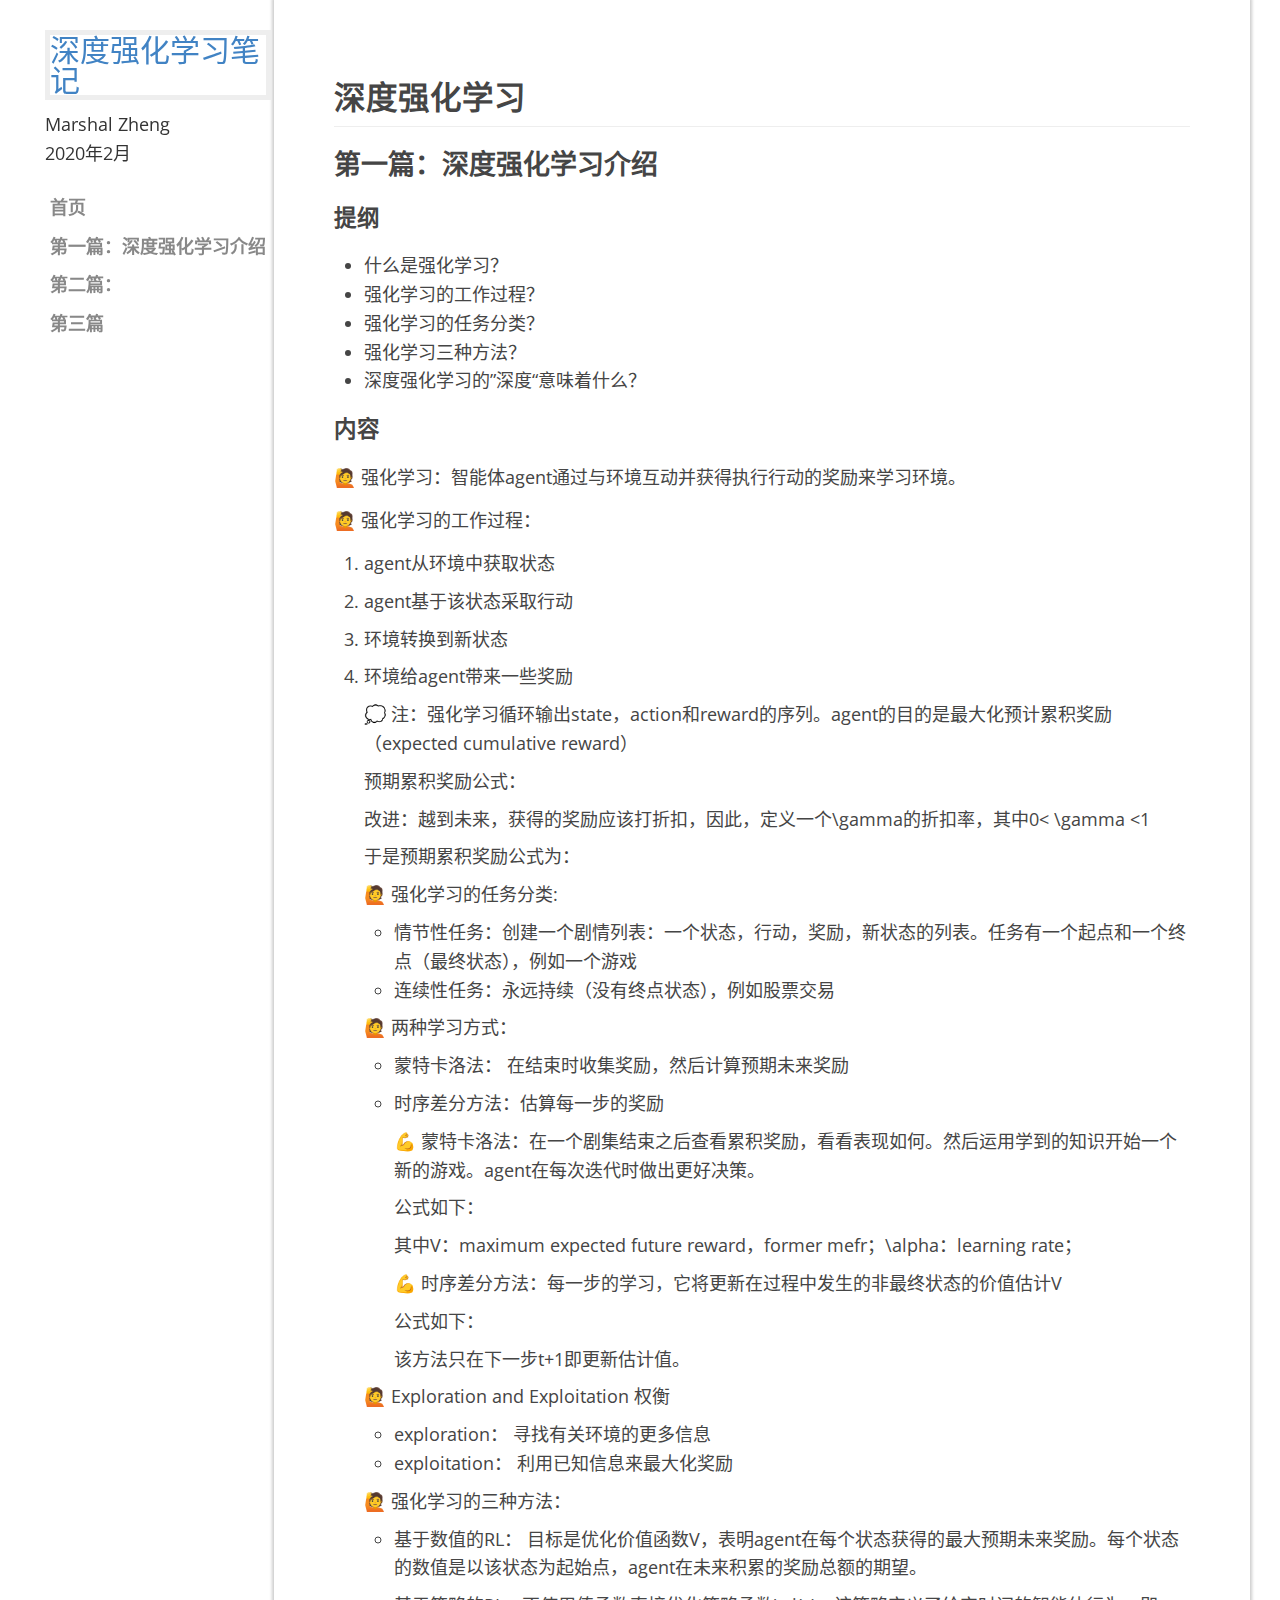
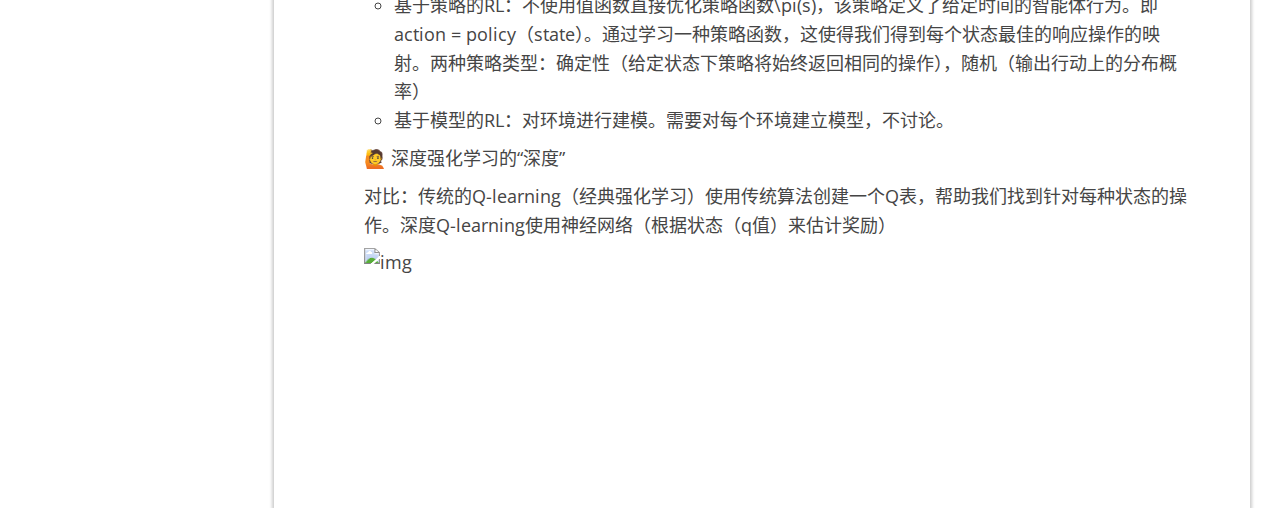
==== commit d4b6ba50: "chapter23" ====
--- a/chapter1.html
+++ b/chapter1.html
@@ -254,9 +254,10 @@
             </style>
             </head>
             <body class='typora-export os-windows' >
-            <div  id='write'  class = 'is-node'><h2><a name='header-n0' class='md-header-anchor '></a>深度强化学习</h2><h3><a name='header-n2' class='md-header-anchor '></a>第一章：简介</h3><h4><a name='header-n3' class='md-header-anchor '></a><strong>提纲</strong></h4><ul><li>什么是强化学习？</li><li>强化学习的工作过程？</li><li>强化学习的任务分类？</li><li>强化学习三种方法？</li><li>深度强化学习的”深度“意味着什么？</li></ul><h4><a name='header-n15' class='md-header-anchor '></a><strong>内容</strong></h4><p><span>	</span>🙋 强化学习：智能体agent通过与环境互动并获得执行行动的奖励来学习环境。</p><p><span>	</span>🙋 强化学习的工作过程：</p><ol start='' ><li><p>agent从环境中获取状态</p></li><li><p>agent基于该状态采取行动</p></li><li><p>环境转换到新状态</p></li><li><p>环境给agent带来一些奖励</p><p>💭 注：强化学习循环输出state，action和reward的序列。agent的目的是最大化预计累积奖励（expected cumulative reward）</p><p>预期累积奖励公式：</p><div contenteditable="false" spellcheck="false" class="mathjax-block md-end-block md-math-block md-rawblock" id="mathjax-n29" cid="n29" mdtype="math_block"><div class="md-rawblock-container md-math-container" tabindex="-1"><div class="MathJax_SVG_Display"><span class="MathJax_SVG" id="MathJax-Element-2-Frame" tabindex="-1" style="font-size: 100%; display: inline-block;"><svg xmlns:xlink="http://www.w3.org/1999/xlink" width="1301.13px" height="69.0278px" viewBox="0 -1789.8 58191.8 3087.9" role="img" focusable="false" style="vertical-align: -3.015ex; max-width: 100%;"><defs><path stroke-width="0" id="E10-MJMAIN-28" d="M94 250Q94 319 104 381T127 488T164 576T202 643T244 695T277 729T302 750H315H319Q333 750 333 741Q333 738 316 720T275 667T226 581T184 443T167 250T184 58T225 -81T274 -167T316 -220T333 -241Q333 -250 318 -250H315H302L274 -226Q180 -141 137 -14T94 250Z"></path><path stroke-width="0" id="E10-MJMAIN-35" d="M164 157Q164 133 148 117T109 101H102Q148 22 224 22Q294 22 326 82Q345 115 345 210Q345 313 318 349Q292 382 260 382H254Q176 382 136 314Q132 307 129 306T114 304Q97 304 95 310Q93 314 93 485V614Q93 664 98 664Q100 666 102 666Q103 666 123 658T178 642T253 634Q324 634 389 662Q397 666 402 666Q410 666 410 648V635Q328 538 205 538Q174 538 149 544L139 546V374Q158 388 169 396T205 412T256 420Q337 420 393 355T449 201Q449 109 385 44T229 -22Q148 -22 99 32T50 154Q50 178 61 192T84 210T107 214Q132 214 148 197T164 157Z"></path><path stroke-width="0" id="E10-MJMAIN-29" d="M60 749L64 750Q69 750 74 750H86L114 726Q208 641 251 514T294 250Q294 182 284 119T261 12T224 -76T186 -143T145 -194T113 -227T90 -246Q87 -249 86 -250H74Q66 -250 63 -250T58 -247T55 -238Q56 -237 66 -225Q221 -64 221 250T66 725Q56 737 55 738Q55 746 60 749Z"></path><path stroke-width="0" id="E10-MJMATHI-47" d="M50 252Q50 367 117 473T286 641T490 704Q580 704 633 653Q642 643 648 636T656 626L657 623Q660 623 684 649Q691 655 699 663T715 679T725 690L740 705H746Q760 705 760 698Q760 694 728 561Q692 422 692 421Q690 416 687 415T669 413H653Q647 419 647 422Q647 423 648 429T650 449T651 481Q651 552 619 605T510 659Q492 659 471 656T418 643T357 615T294 567T236 496T189 394T158 260Q156 242 156 221Q156 173 170 136T206 79T256 45T308 28T353 24Q407 24 452 47T514 106Q517 114 529 161T541 214Q541 222 528 224T468 227H431Q425 233 425 235T427 254Q431 267 437 273H454Q494 271 594 271Q634 271 659 271T695 272T707 272Q721 272 721 263Q721 261 719 249Q714 230 709 228Q706 227 694 227Q674 227 653 224Q646 221 643 215T629 164Q620 131 614 108Q589 6 586 3Q584 1 581 1Q571 1 553 21T530 52Q530 53 528 52T522 47Q448 -22 322 -22Q201 -22 126 55T50 252Z"></path><path stroke-width="0" id="E10-MJMATHI-74" d="M26 385Q19 392 19 395Q19 399 22 411T27 425Q29 430 36 430T87 431H140L159 511Q162 522 166 540T173 566T179 586T187 603T197 615T211 624T229 626Q247 625 254 615T261 596Q261 589 252 549T232 470L222 433Q222 431 272 431H323Q330 424 330 420Q330 398 317 385H210L174 240Q135 80 135 68Q135 26 162 26Q197 26 230 60T283 144Q285 150 288 151T303 153H307Q322 153 322 145Q322 142 319 133Q314 117 301 95T267 48T216 6T155 -11Q125 -11 98 4T59 56Q57 64 57 83V101L92 241Q127 382 128 383Q128 385 77 385H26Z"></path><path stroke-width="0" id="E10-MJMAIN-3D" d="M56 347Q56 360 70 367H707Q722 359 722 347Q722 336 708 328L390 327H72Q56 332 56 347ZM56 153Q56 168 72 173H708Q722 163 722 153Q722 140 707 133H70Q56 140 56 153Z"></path><path stroke-width="0" id="E10-MJSZ2-2211" d="M60 948Q63 950 665 950H1267L1325 815Q1384 677 1388 669H1348L1341 683Q1320 724 1285 761Q1235 809 1174 838T1033 881T882 898T699 902H574H543H251L259 891Q722 258 724 252Q725 250 724 246Q721 243 460 -56L196 -356Q196 -357 407 -357Q459 -357 548 -357T676 -358Q812 -358 896 -353T1063 -332T1204 -283T1307 -196Q1328 -170 1348 -124H1388Q1388 -125 1381 -145T1356 -210T1325 -294L1267 -449L666 -450Q64 -450 61 -448Q55 -446 55 -439Q55 -437 57 -433L590 177Q590 178 557 222T452 366T322 544L56 909L55 924Q55 945 60 948Z"></path><path stroke-width="0" id="E10-MJMATHI-6B" d="M121 647Q121 657 125 670T137 683Q138 683 209 688T282 694Q294 694 294 686Q294 679 244 477Q194 279 194 272Q213 282 223 291Q247 309 292 354T362 415Q402 442 438 442Q468 442 485 423T503 369Q503 344 496 327T477 302T456 291T438 288Q418 288 406 299T394 328Q394 353 410 369T442 390L458 393Q446 405 434 405H430Q398 402 367 380T294 316T228 255Q230 254 243 252T267 246T293 238T320 224T342 206T359 180T365 147Q365 130 360 106T354 66Q354 26 381 26Q429 26 459 145Q461 153 479 153H483Q499 153 499 144Q499 139 496 130Q455 -11 378 -11Q333 -11 305 15T277 90Q277 108 280 121T283 145Q283 167 269 183T234 206T200 217T182 220H180Q168 178 159 139T145 81T136 44T129 20T122 7T111 -2Q98 -11 83 -11Q66 -11 57 -1T48 16Q48 26 85 176T158 471L195 616Q196 629 188 632T149 637H144Q134 637 131 637T124 640T121 647Z"></path><path stroke-width="0" id="E10-MJMAIN-30" d="M96 585Q152 666 249 666Q297 666 345 640T423 548Q460 465 460 320Q460 165 417 83Q397 41 362 16T301 -15T250 -22Q224 -22 198 -16T137 16T82 83Q39 165 39 320Q39 494 96 585ZM321 597Q291 629 250 629Q208 629 178 597Q153 571 145 525T137 333Q137 175 145 125T181 46Q209 16 250 16Q290 16 318 46Q347 76 354 130T362 333Q362 478 354 524T321 597Z"></path><path stroke-width="0" id="E10-MJMATHI-54" d="M40 437Q21 437 21 445Q21 450 37 501T71 602L88 651Q93 669 101 677H569H659Q691 677 697 676T704 667Q704 661 687 553T668 444Q668 437 649 437Q640 437 637 437T631 442L629 445Q629 451 635 490T641 551Q641 586 628 604T573 629Q568 630 515 631Q469 631 457 630T439 622Q438 621 368 343T298 60Q298 48 386 46Q418 46 427 45T436 36Q436 31 433 22Q429 4 424 1L422 0Q419 0 415 0Q410 0 363 1T228 2Q99 2 64 0H49Q43 6 43 9T45 27Q49 40 55 46H83H94Q174 46 189 55Q190 56 191 56Q196 59 201 76T241 233Q258 301 269 344Q339 619 339 625Q339 630 310 630H279Q212 630 191 624Q146 614 121 583T67 467Q60 445 57 441T43 437H40Z"></path><path stroke-width="0" id="E10-MJMATHI-52" d="M230 637Q203 637 198 638T193 649Q193 676 204 682Q206 683 378 683Q550 682 564 680Q620 672 658 652T712 606T733 563T739 529Q739 484 710 445T643 385T576 351T538 338L545 333Q612 295 612 223Q612 212 607 162T602 80V71Q602 53 603 43T614 25T640 16Q668 16 686 38T712 85Q717 99 720 102T735 105Q755 105 755 93Q755 75 731 36Q693 -21 641 -21H632Q571 -21 531 4T487 82Q487 109 502 166T517 239Q517 290 474 313Q459 320 449 321T378 323H309L277 193Q244 61 244 59Q244 55 245 54T252 50T269 48T302 46H333Q339 38 339 37T336 19Q332 6 326 0H311Q275 2 180 2Q146 2 117 2T71 2T50 1Q33 1 33 10Q33 12 36 24Q41 43 46 45Q50 46 61 46H67Q94 46 127 49Q141 52 146 61Q149 65 218 339T287 628Q287 635 230 637ZM630 554Q630 586 609 608T523 636Q521 636 500 636T462 637H440Q393 637 386 627Q385 624 352 494T319 361Q319 360 388 360Q466 361 492 367Q556 377 592 426Q608 449 619 486T630 554Z"></path><path stroke-width="0" id="E10-MJMAIN-2B" d="M56 237T56 250T70 270H369V420L370 570Q380 583 389 583Q402 583 409 568V270H707Q722 262 722 250T707 230H409V-68Q401 -82 391 -82H389H387Q375 -82 369 -68V230H70Q56 237 56 250Z"></path><path stroke-width="0" id="E10-MJMAIN-31" d="M213 578L200 573Q186 568 160 563T102 556H83V602H102Q149 604 189 617T245 641T273 663Q275 666 285 666Q294 666 302 660V361L303 61Q310 54 315 52T339 48T401 46H427V0H416Q395 3 257 3Q121 3 100 0H88V46H114Q136 46 152 46T177 47T193 50T201 52T207 57T213 61V578Z"></path></defs><g stroke="currentColor" fill="currentColor" stroke-width="0" transform="matrix(1 0 0 -1 0 0)"><g transform="translate(56913,0)"><g id="mjx-eqn-5" transform="translate(0,-3)"><use xlink:href="#E10-MJMAIN-28"></use><use xlink:href="#E10-MJMAIN-35" x="389" y="0"></use><use xlink:href="#E10-MJMAIN-29" x="889" y="0"></use></g></g><g transform="translate(25760,0)"><g transform="translate(-17,0)"><g transform="translate(0,-3)"><use xlink:href="#E10-MJMATHI-47" x="0" y="0"></use><use transform="scale(0.707)" xlink:href="#E10-MJMATHI-74" x="1111" y="-213"></use><use xlink:href="#E10-MJMAIN-3D" x="1419" y="0"></use><g transform="translate(2474,0)"><use xlink:href="#E10-MJSZ2-2211" x="0" y="0"></use><g transform="translate(85,-1108)"><use transform="scale(0.707)" xlink:href="#E10-MJMATHI-6B" x="0" y="0"></use><use transform="scale(0.707)" xlink:href="#E10-MJMAIN-3D" x="521" y="0"></use><use transform="scale(0.707)" xlink:href="#E10-MJMAIN-30" x="1299" y="0"></use></g><use transform="scale(0.707)" xlink:href="#E10-MJMATHI-54" x="669" y="1626"></use></g><g transform="translate(4085,0)"><use xlink:href="#E10-MJMATHI-52" x="0" y="0"></use><g transform="translate(759,-150)"><use transform="scale(0.707)" xlink:href="#E10-MJMATHI-74" x="0" y="0"></use><use transform="scale(0.707)" xlink:href="#E10-MJMAIN-2B" x="361" y="0"></use><use transform="scale(0.707)" xlink:href="#E10-MJMATHI-6B" x="1139" y="0"></use><use transform="scale(0.707)" xlink:href="#E10-MJMAIN-2B" x="1659" y="0"></use><use transform="scale(0.707)" xlink:href="#E10-MJMAIN-31" x="2438" y="0"></use></g></g></g></g></g></g></svg></span></div><script type="math/tex; mode=display" id="MathJax-Element-2">G_t = \sum_{k=0}^{T}R_{t+k+1}</script></div></div><p>改进：越到未来，获得的奖励应该打折扣，因此，定义一个<span class="MathJax_SVG" tabindex="-1" style="font-size: 100%; display: inline-block;"><svg xmlns:xlink="http://www.w3.org/1999/xlink" width="1.261ex" height="1.774ex" viewBox="0 -493.6 543 763.8" role="img" focusable="false" style="vertical-align: -0.627ex;"><defs><path stroke-width="0" id="E6-MJMATHI-3B3" d="M31 249Q11 249 11 258Q11 275 26 304T66 365T129 418T206 441Q233 441 239 440Q287 429 318 386T371 255Q385 195 385 170Q385 166 386 166L398 193Q418 244 443 300T486 391T508 430Q510 431 524 431H537Q543 425 543 422Q543 418 522 378T463 251T391 71Q385 55 378 6T357 -100Q341 -165 330 -190T303 -216Q286 -216 286 -188Q286 -138 340 32L346 51L347 69Q348 79 348 100Q348 257 291 317Q251 355 196 355Q148 355 108 329T51 260Q49 251 47 251Q45 249 31 249Z"></path></defs><g stroke="currentColor" fill="currentColor" stroke-width="0" transform="matrix(1 0 0 -1 0 0)"><use xlink:href="#E6-MJMATHI-3B3" x="0" y="0"></use></g></svg></span><script type="math/tex">\gamma</script>的折扣率，其中<span class="MathJax_SVG" tabindex="-1" style="font-size: 100%; display: inline-block;"><svg xmlns:xlink="http://www.w3.org/1999/xlink" width="9.778ex" height="2.293ex" viewBox="0 -717.1 4210.1 987.3" role="img" focusable="false" style="vertical-align: -0.627ex;"><defs><path stroke-width="0" id="E7-MJMAIN-30" d="M96 585Q152 666 249 666Q297 666 345 640T423 548Q460 465 460 320Q460 165 417 83Q397 41 362 16T301 -15T250 -22Q224 -22 198 -16T137 16T82 83Q39 165 39 320Q39 494 96 585ZM321 597Q291 629 250 629Q208 629 178 597Q153 571 145 525T137 333Q137 175 145 125T181 46Q209 16 250 16Q290 16 318 46Q347 76 354 130T362 333Q362 478 354 524T321 597Z"></path><path stroke-width="0" id="E7-MJMAIN-3C" d="M694 -11T694 -19T688 -33T678 -40Q671 -40 524 29T234 166L90 235Q83 240 83 250Q83 261 91 266Q664 540 678 540Q681 540 687 534T694 519T687 505Q686 504 417 376L151 250L417 124Q686 -4 687 -5Q694 -11 694 -19Z"></path><path stroke-width="0" id="E7-MJMATHI-3B3" d="M31 249Q11 249 11 258Q11 275 26 304T66 365T129 418T206 441Q233 441 239 440Q287 429 318 386T371 255Q385 195 385 170Q385 166 386 166L398 193Q418 244 443 300T486 391T508 430Q510 431 524 431H537Q543 425 543 422Q543 418 522 378T463 251T391 71Q385 55 378 6T357 -100Q341 -165 330 -190T303 -216Q286 -216 286 -188Q286 -138 340 32L346 51L347 69Q348 79 348 100Q348 257 291 317Q251 355 196 355Q148 355 108 329T51 260Q49 251 47 251Q45 249 31 249Z"></path><path stroke-width="0" id="E7-MJMAIN-31" d="M213 578L200 573Q186 568 160 563T102 556H83V602H102Q149 604 189 617T245 641T273 663Q275 666 285 666Q294 666 302 660V361L303 61Q310 54 315 52T339 48T401 46H427V0H416Q395 3 257 3Q121 3 100 0H88V46H114Q136 46 152 46T177 47T193 50T201 52T207 57T213 61V578Z"></path></defs><g stroke="currentColor" fill="currentColor" stroke-width="0" transform="matrix(1 0 0 -1 0 0)"><use xlink:href="#E7-MJMAIN-30" x="0" y="0"></use><use xlink:href="#E7-MJMAIN-3C" x="777" y="0"></use><use xlink:href="#E7-MJMATHI-3B3" x="1833" y="0"></use><use xlink:href="#E7-MJMAIN-3C" x="2654" y="0"></use><use xlink:href="#E7-MJMAIN-31" x="3710" y="0"></use></g></svg></span><script type="math/tex">0< \gamma <1</script></p><p>于是预期累积奖励公式为：</p><div contenteditable="false" spellcheck="false" class="mathjax-block md-end-block md-math-block md-rawblock" id="mathjax-n32" cid="n32" mdtype="math_block"><div class="md-rawblock-container md-math-container" tabindex="-1"><div class="MathJax_SVG_Display"><span class="MathJax_SVG" id="MathJax-Element-3-Frame" tabindex="-1" style="font-size: 100%; display: inline-block;"><svg xmlns:xlink="http://www.w3.org/1999/xlink" width="1301.13px" height="69.0278px" viewBox="0 -1789.8 58191.8 3087.9" role="img" focusable="false" style="vertical-align: -3.015ex; max-width: 100%;"><defs><path stroke-width="0" id="E2-MJMAIN-28" d="M94 250Q94 319 104 381T127 488T164 576T202 643T244 695T277 729T302 750H315H319Q333 750 333 741Q333 738 316 720T275 667T226 581T184 443T167 250T184 58T225 -81T274 -167T316 -220T333 -241Q333 -250 318 -250H315H302L274 -226Q180 -141 137 -14T94 250Z"></path><path stroke-width="0" id="E2-MJMAIN-31" d="M213 578L200 573Q186 568 160 563T102 556H83V602H102Q149 604 189 617T245 641T273 663Q275 666 285 666Q294 666 302 660V361L303 61Q310 54 315 52T339 48T401 46H427V0H416Q395 3 257 3Q121 3 100 0H88V46H114Q136 46 152 46T177 47T193 50T201 52T207 57T213 61V578Z"></path><path stroke-width="0" id="E2-MJMAIN-29" d="M60 749L64 750Q69 750 74 750H86L114 726Q208 641 251 514T294 250Q294 182 284 119T261 12T224 -76T186 -143T145 -194T113 -227T90 -246Q87 -249 86 -250H74Q66 -250 63 -250T58 -247T55 -238Q56 -237 66 -225Q221 -64 221 250T66 725Q56 737 55 738Q55 746 60 749Z"></path><path stroke-width="0" id="E2-MJMATHI-47" d="M50 252Q50 367 117 473T286 641T490 704Q580 704 633 653Q642 643 648 636T656 626L657 623Q660 623 684 649Q691 655 699 663T715 679T725 690L740 705H746Q760 705 760 698Q760 694 728 561Q692 422 692 421Q690 416 687 415T669 413H653Q647 419 647 422Q647 423 648 429T650 449T651 481Q651 552 619 605T510 659Q492 659 471 656T418 643T357 615T294 567T236 496T189 394T158 260Q156 242 156 221Q156 173 170 136T206 79T256 45T308 28T353 24Q407 24 452 47T514 106Q517 114 529 161T541 214Q541 222 528 224T468 227H431Q425 233 425 235T427 254Q431 267 437 273H454Q494 271 594 271Q634 271 659 271T695 272T707 272Q721 272 721 263Q721 261 719 249Q714 230 709 228Q706 227 694 227Q674 227 653 224Q646 221 643 215T629 164Q620 131 614 108Q589 6 586 3Q584 1 581 1Q571 1 553 21T530 52Q530 53 528 52T522 47Q448 -22 322 -22Q201 -22 126 55T50 252Z"></path><path stroke-width="0" id="E2-MJMATHI-74" d="M26 385Q19 392 19 395Q19 399 22 411T27 425Q29 430 36 430T87 431H140L159 511Q162 522 166 540T173 566T179 586T187 603T197 615T211 624T229 626Q247 625 254 615T261 596Q261 589 252 549T232 470L222 433Q222 431 272 431H323Q330 424 330 420Q330 398 317 385H210L174 240Q135 80 135 68Q135 26 162 26Q197 26 230 60T283 144Q285 150 288 151T303 153H307Q322 153 322 145Q322 142 319 133Q314 117 301 95T267 48T216 6T155 -11Q125 -11 98 4T59 56Q57 64 57 83V101L92 241Q127 382 128 383Q128 385 77 385H26Z"></path><path stroke-width="0" id="E2-MJMAIN-3D" d="M56 347Q56 360 70 367H707Q722 359 722 347Q722 336 708 328L390 327H72Q56 332 56 347ZM56 153Q56 168 72 173H708Q722 163 722 153Q722 140 707 133H70Q56 140 56 153Z"></path><path stroke-width="0" id="E2-MJSZ2-2211" d="M60 948Q63 950 665 950H1267L1325 815Q1384 677 1388 669H1348L1341 683Q1320 724 1285 761Q1235 809 1174 838T1033 881T882 898T699 902H574H543H251L259 891Q722 258 724 252Q725 250 724 246Q721 243 460 -56L196 -356Q196 -357 407 -357Q459 -357 548 -357T676 -358Q812 -358 896 -353T1063 -332T1204 -283T1307 -196Q1328 -170 1348 -124H1388Q1388 -125 1381 -145T1356 -210T1325 -294L1267 -449L666 -450Q64 -450 61 -448Q55 -446 55 -439Q55 -437 57 -433L590 177Q590 178 557 222T452 366T322 544L56 909L55 924Q55 945 60 948Z"></path><path stroke-width="0" id="E2-MJMATHI-6B" d="M121 647Q121 657 125 670T137 683Q138 683 209 688T282 694Q294 694 294 686Q294 679 244 477Q194 279 194 272Q213 282 223 291Q247 309 292 354T362 415Q402 442 438 442Q468 442 485 423T503 369Q503 344 496 327T477 302T456 291T438 288Q418 288 406 299T394 328Q394 353 410 369T442 390L458 393Q446 405 434 405H430Q398 402 367 380T294 316T228 255Q230 254 243 252T267 246T293 238T320 224T342 206T359 180T365 147Q365 130 360 106T354 66Q354 26 381 26Q429 26 459 145Q461 153 479 153H483Q499 153 499 144Q499 139 496 130Q455 -11 378 -11Q333 -11 305 15T277 90Q277 108 280 121T283 145Q283 167 269 183T234 206T200 217T182 220H180Q168 178 159 139T145 81T136 44T129 20T122 7T111 -2Q98 -11 83 -11Q66 -11 57 -1T48 16Q48 26 85 176T158 471L195 616Q196 629 188 632T149 637H144Q134 637 131 637T124 640T121 647Z"></path><path stroke-width="0" id="E2-MJMAIN-30" d="M96 585Q152 666 249 666Q297 666 345 640T423 548Q460 465 460 320Q460 165 417 83Q397 41 362 16T301 -15T250 -22Q224 -22 198 -16T137 16T82 83Q39 165 39 320Q39 494 96 585ZM321 597Q291 629 250 629Q208 629 178 597Q153 571 145 525T137 333Q137 175 145 125T181 46Q209 16 250 16Q290 16 318 46Q347 76 354 130T362 333Q362 478 354 524T321 597Z"></path><path stroke-width="0" id="E2-MJMATHI-54" d="M40 437Q21 437 21 445Q21 450 37 501T71 602L88 651Q93 669 101 677H569H659Q691 677 697 676T704 667Q704 661 687 553T668 444Q668 437 649 437Q640 437 637 437T631 442L629 445Q629 451 635 490T641 551Q641 586 628 604T573 629Q568 630 515 631Q469 631 457 630T439 622Q438 621 368 343T298 60Q298 48 386 46Q418 46 427 45T436 36Q436 31 433 22Q429 4 424 1L422 0Q419 0 415 0Q410 0 363 1T228 2Q99 2 64 0H49Q43 6 43 9T45 27Q49 40 55 46H83H94Q174 46 189 55Q190 56 191 56Q196 59 201 76T241 233Q258 301 269 344Q339 619 339 625Q339 630 310 630H279Q212 630 191 624Q146 614 121 583T67 467Q60 445 57 441T43 437H40Z"></path><path stroke-width="0" id="E2-MJMATHI-3B3" d="M31 249Q11 249 11 258Q11 275 26 304T66 365T129 418T206 441Q233 441 239 440Q287 429 318 386T371 255Q385 195 385 170Q385 166 386 166L398 193Q418 244 443 300T486 391T508 430Q510 431 524 431H537Q543 425 543 422Q543 418 522 378T463 251T391 71Q385 55 378 6T357 -100Q341 -165 330 -190T303 -216Q286 -216 286 -188Q286 -138 340 32L346 51L347 69Q348 79 348 100Q348 257 291 317Q251 355 196 355Q148 355 108 329T51 260Q49 251 47 251Q45 249 31 249Z"></path><path stroke-width="0" id="E2-MJMATHI-52" d="M230 637Q203 637 198 638T193 649Q193 676 204 682Q206 683 378 683Q550 682 564 680Q620 672 658 652T712 606T733 563T739 529Q739 484 710 445T643 385T576 351T538 338L545 333Q612 295 612 223Q612 212 607 162T602 80V71Q602 53 603 43T614 25T640 16Q668 16 686 38T712 85Q717 99 720 102T735 105Q755 105 755 93Q755 75 731 36Q693 -21 641 -21H632Q571 -21 531 4T487 82Q487 109 502 166T517 239Q517 290 474 313Q459 320 449 321T378 323H309L277 193Q244 61 244 59Q244 55 245 54T252 50T269 48T302 46H333Q339 38 339 37T336 19Q332 6 326 0H311Q275 2 180 2Q146 2 117 2T71 2T50 1Q33 1 33 10Q33 12 36 24Q41 43 46 45Q50 46 61 46H67Q94 46 127 49Q141 52 146 61Q149 65 218 339T287 628Q287 635 230 637ZM630 554Q630 586 609 608T523 636Q521 636 500 636T462 637H440Q393 637 386 627Q385 624 352 494T319 361Q319 360 388 360Q466 361 492 367Q556 377 592 426Q608 449 619 486T630 554Z"></path><path stroke-width="0" id="E2-MJMAIN-2B" d="M56 237T56 250T70 270H369V420L370 570Q380 583 389 583Q402 583 409 568V270H707Q722 262 722 250T707 230H409V-68Q401 -82 391 -82H389H387Q375 -82 369 -68V230H70Q56 237 56 250Z"></path><path stroke-width="0" id="E2-MJMATHI-77" d="M580 385Q580 406 599 424T641 443Q659 443 674 425T690 368Q690 339 671 253Q656 197 644 161T609 80T554 12T482 -11Q438 -11 404 5T355 48Q354 47 352 44Q311 -11 252 -11Q226 -11 202 -5T155 14T118 53T104 116Q104 170 138 262T173 379Q173 380 173 381Q173 390 173 393T169 400T158 404H154Q131 404 112 385T82 344T65 302T57 280Q55 278 41 278H27Q21 284 21 287Q21 293 29 315T52 366T96 418T161 441Q204 441 227 416T250 358Q250 340 217 250T184 111Q184 65 205 46T258 26Q301 26 334 87L339 96V119Q339 122 339 128T340 136T341 143T342 152T345 165T348 182T354 206T362 238T373 281Q402 395 406 404Q419 431 449 431Q468 431 475 421T483 402Q483 389 454 274T422 142Q420 131 420 107V100Q420 85 423 71T442 42T487 26Q558 26 600 148Q609 171 620 213T632 273Q632 306 619 325T593 357T580 385Z"></path><path stroke-width="0" id="E2-MJMATHI-68" d="M137 683Q138 683 209 688T282 694Q294 694 294 685Q294 674 258 534Q220 386 220 383Q220 381 227 388Q288 442 357 442Q411 442 444 415T478 336Q478 285 440 178T402 50Q403 36 407 31T422 26Q450 26 474 56T513 138Q516 149 519 151T535 153Q555 153 555 145Q555 144 551 130Q535 71 500 33Q466 -10 419 -10H414Q367 -10 346 17T325 74Q325 90 361 192T398 345Q398 404 354 404H349Q266 404 205 306L198 293L164 158Q132 28 127 16Q114 -11 83 -11Q69 -11 59 -2T48 16Q48 30 121 320L195 616Q195 629 188 632T149 637H128Q122 643 122 645T124 664Q129 683 137 683Z"></path><path stroke-width="0" id="E2-MJMATHI-65" d="M39 168Q39 225 58 272T107 350T174 402T244 433T307 442H310Q355 442 388 420T421 355Q421 265 310 237Q261 224 176 223Q139 223 138 221Q138 219 132 186T125 128Q125 81 146 54T209 26T302 45T394 111Q403 121 406 121Q410 121 419 112T429 98T420 82T390 55T344 24T281 -1T205 -11Q126 -11 83 42T39 168ZM373 353Q367 405 305 405Q272 405 244 391T199 357T170 316T154 280T149 261Q149 260 169 260Q282 260 327 284T373 353Z"></path><path stroke-width="0" id="E2-MJMATHI-72" d="M21 287Q22 290 23 295T28 317T38 348T53 381T73 411T99 433T132 442Q161 442 183 430T214 408T225 388Q227 382 228 382T236 389Q284 441 347 441H350Q398 441 422 400Q430 381 430 363Q430 333 417 315T391 292T366 288Q346 288 334 299T322 328Q322 376 378 392Q356 405 342 405Q286 405 239 331Q229 315 224 298T190 165Q156 25 151 16Q138 -11 108 -11Q95 -11 87 -5T76 7T74 17Q74 30 114 189T154 366Q154 405 128 405Q107 405 92 377T68 316T57 280Q55 278 41 278H27Q21 284 21 287Z"></path><path stroke-width="0" id="E2-MJMAIN-2208" d="M84 250Q84 372 166 450T360 539Q361 539 377 539T419 540T469 540H568Q583 532 583 520Q583 511 570 501L466 500Q355 499 329 494Q280 482 242 458T183 409T147 354T129 306T124 272V270H568Q583 262 583 250T568 230H124V228Q124 207 134 177T167 112T231 48T328 7Q355 1 466 0H570Q583 -10 583 -20Q583 -32 568 -40H471Q464 -40 446 -40T417 -41Q262 -41 172 45Q84 127 84 250Z"></path><path stroke-width="0" id="E2-MJMAIN-5B" d="M118 -250V750H255V710H158V-210H255V-250H118Z"></path><path stroke-width="0" id="E2-MJMAIN-2C" d="M78 35T78 60T94 103T137 121Q165 121 187 96T210 8Q210 -27 201 -60T180 -117T154 -158T130 -185T117 -194Q113 -194 104 -185T95 -172Q95 -168 106 -156T131 -126T157 -76T173 -3V9L172 8Q170 7 167 6T161 3T152 1T140 0Q113 0 96 17Z"></path><path stroke-width="0" id="E2-MJMAIN-5D" d="M22 710V750H159V-250H22V-210H119V710H22Z"></path></defs><g stroke="currentColor" fill="currentColor" stroke-width="0" transform="matrix(1 0 0 -1 0 0)"><g transform="translate(56913,0)"><g id="mjx-eqn-1" transform="translate(0,-3)"><use xlink:href="#E2-MJMAIN-28"></use><use xlink:href="#E2-MJMAIN-31" x="389" y="0"></use><use xlink:href="#E2-MJMAIN-29" x="889" y="0"></use></g></g><g transform="translate(22030,0)"><g transform="translate(-17,0)"><g transform="translate(0,-3)"><use xlink:href="#E2-MJMATHI-47" x="0" y="0"></use><use transform="scale(0.707)" xlink:href="#E2-MJMATHI-74" x="1111" y="-213"></use><use xlink:href="#E2-MJMAIN-3D" x="1419" y="0"></use><g transform="translate(2474,0)"><use xlink:href="#E2-MJSZ2-2211" x="0" y="0"></use><g transform="translate(85,-1108)"><use transform="scale(0.707)" xlink:href="#E2-MJMATHI-6B" x="0" y="0"></use><use transform="scale(0.707)" xlink:href="#E2-MJMAIN-3D" x="521" y="0"></use><use transform="scale(0.707)" xlink:href="#E2-MJMAIN-30" x="1299" y="0"></use></g><use transform="scale(0.707)" xlink:href="#E2-MJMATHI-54" x="669" y="1626"></use></g><g transform="translate(4085,0)"><use xlink:href="#E2-MJMATHI-3B3" x="0" y="0"></use><use transform="scale(0.707)" xlink:href="#E2-MJMATHI-6B" x="778" y="583"></use></g><g transform="translate(5104,0)"><use xlink:href="#E2-MJMATHI-52" x="0" y="0"></use><g transform="translate(759,-150)"><use transform="scale(0.707)" xlink:href="#E2-MJMATHI-74" x="0" y="0"></use><use transform="scale(0.707)" xlink:href="#E2-MJMAIN-2B" x="361" y="0"></use><use transform="scale(0.707)" xlink:href="#E2-MJMATHI-6B" x="1139" y="0"></use><use transform="scale(0.707)" xlink:href="#E2-MJMAIN-2B" x="1659" y="0"></use><use transform="scale(0.707)" xlink:href="#E2-MJMAIN-31" x="2438" y="0"></use></g></g><use xlink:href="#E2-MJMATHI-77" x="8040" y="0"></use><use xlink:href="#E2-MJMATHI-68" x="8756" y="0"></use><use xlink:href="#E2-MJMATHI-65" x="9332" y="0"></use><use xlink:href="#E2-MJMATHI-72" x="9798" y="0"></use><use xlink:href="#E2-MJMATHI-65" x="10249" y="0"></use><use xlink:href="#E2-MJMATHI-3B3" x="10715" y="0"></use><use xlink:href="#E2-MJMAIN-2208" x="11536" y="0"></use><use xlink:href="#E2-MJMAIN-5B" x="12481" y="0"></use><use xlink:href="#E2-MJMAIN-30" x="12759" y="0"></use><use xlink:href="#E2-MJMAIN-2C" x="13259" y="0"></use><use xlink:href="#E2-MJMAIN-31" x="13704" y="0"></use><use xlink:href="#E2-MJMAIN-5D" x="14204" y="0"></use></g></g></g></g></svg></span></div><script type="math/tex; mode=display" id="MathJax-Element-3">G_t = \sum_{k=0}^{T}\gamma ^{k}R_{t+k+1} where \gamma \in [0,1]</script></div></div><p>🙋 强化学习的任务分类:</p><ul><li>情节性任务：创建一个剧情列表：一个状态，行动，奖励，新状态的列表。任务有一个起点和一个终点（最终状态），例如一个游戏</li><li>连续性任务：永远持续（没有终点状态），例如股票交易</li></ul><p>🙋 两种学习方式：</p><ul><li><p>蒙特卡洛法： 在结束时收集奖励，然后计算预期未来奖励</p></li><li><p>时序差分方法：估算每一步的奖励</p><p>💪 蒙特卡洛法：在一个剧集结束之后查看累积奖励，看看表现如何。然后运用学到的知识开始一个新的游戏。agent在每次迭代时做出更好决策。</p><p>公式如下：</p><div contenteditable="false" spellcheck="false" class="mathjax-block md-end-block md-math-block md-rawblock" id="mathjax-n47" cid="n47" mdtype="math_block"><div class="md-rawblock-container md-math-container" tabindex="-1"><div class="MathJax_SVG_Display"><span class="MathJax_SVG" id="MathJax-Element-4-Frame" tabindex="-1" style="font-size: 100%; display: inline-block;"><svg xmlns:xlink="http://www.w3.org/1999/xlink" width="1271.15px" height="27.066px" viewBox="0 -851.2 56851 1210.7" role="img" focusable="false" style="vertical-align: -0.835ex; max-width: 100%;"><defs><path stroke-width="0" id="E3-MJMAIN-28" d="M94 250Q94 319 104 381T127 488T164 576T202 643T244 695T277 729T302 750H315H319Q333 750 333 741Q333 738 316 720T275 667T226 581T184 443T167 250T184 58T225 -81T274 -167T316 -220T333 -241Q333 -250 318 -250H315H302L274 -226Q180 -141 137 -14T94 250Z"></path><path stroke-width="0" id="E3-MJMAIN-32" d="M109 429Q82 429 66 447T50 491Q50 562 103 614T235 666Q326 666 387 610T449 465Q449 422 429 383T381 315T301 241Q265 210 201 149L142 93L218 92Q375 92 385 97Q392 99 409 186V189H449V186Q448 183 436 95T421 3V0H50V19V31Q50 38 56 46T86 81Q115 113 136 137Q145 147 170 174T204 211T233 244T261 278T284 308T305 340T320 369T333 401T340 431T343 464Q343 527 309 573T212 619Q179 619 154 602T119 569T109 550Q109 549 114 549Q132 549 151 535T170 489Q170 464 154 447T109 429Z"></path><path stroke-width="0" id="E3-MJMAIN-29" d="M60 749L64 750Q69 750 74 750H86L114 726Q208 641 251 514T294 250Q294 182 284 119T261 12T224 -76T186 -143T145 -194T113 -227T90 -246Q87 -249 86 -250H74Q66 -250 63 -250T58 -247T55 -238Q56 -237 66 -225Q221 -64 221 250T66 725Q56 737 55 738Q55 746 60 749Z"></path><path stroke-width="0" id="E3-MJMATHI-56" d="M52 648Q52 670 65 683H76Q118 680 181 680Q299 680 320 683H330Q336 677 336 674T334 656Q329 641 325 637H304Q282 635 274 635Q245 630 242 620Q242 618 271 369T301 118L374 235Q447 352 520 471T595 594Q599 601 599 609Q599 633 555 637Q537 637 537 648Q537 649 539 661Q542 675 545 679T558 683Q560 683 570 683T604 682T668 681Q737 681 755 683H762Q769 676 769 672Q769 655 760 640Q757 637 743 637Q730 636 719 635T698 630T682 623T670 615T660 608T652 599T645 592L452 282Q272 -9 266 -16Q263 -18 259 -21L241 -22H234Q216 -22 216 -15Q213 -9 177 305Q139 623 138 626Q133 637 76 637H59Q52 642 52 648Z"></path><path stroke-width="0" id="E3-MJMATHI-53" d="M308 24Q367 24 416 76T466 197Q466 260 414 284Q308 311 278 321T236 341Q176 383 176 462Q176 523 208 573T273 648Q302 673 343 688T407 704H418H425Q521 704 564 640Q565 640 577 653T603 682T623 704Q624 704 627 704T632 705Q645 705 645 698T617 577T585 459T569 456Q549 456 549 465Q549 471 550 475Q550 478 551 494T553 520Q553 554 544 579T526 616T501 641Q465 662 419 662Q362 662 313 616T263 510Q263 480 278 458T319 427Q323 425 389 408T456 390Q490 379 522 342T554 242Q554 216 546 186Q541 164 528 137T492 78T426 18T332 -20Q320 -22 298 -22Q199 -22 144 33L134 44L106 13Q83 -14 78 -18T65 -22Q52 -22 52 -14Q52 -11 110 221Q112 227 130 227H143Q149 221 149 216Q149 214 148 207T144 186T142 153Q144 114 160 87T203 47T255 29T308 24Z"></path><path stroke-width="0" id="E3-MJMATHI-74" d="M26 385Q19 392 19 395Q19 399 22 411T27 425Q29 430 36 430T87 431H140L159 511Q162 522 166 540T173 566T179 586T187 603T197 615T211 624T229 626Q247 625 254 615T261 596Q261 589 252 549T232 470L222 433Q222 431 272 431H323Q330 424 330 420Q330 398 317 385H210L174 240Q135 80 135 68Q135 26 162 26Q197 26 230 60T283 144Q285 150 288 151T303 153H307Q322 153 322 145Q322 142 319 133Q314 117 301 95T267 48T216 6T155 -11Q125 -11 98 4T59 56Q57 64 57 83V101L92 241Q127 382 128 383Q128 385 77 385H26Z"></path><path stroke-width="0" id="E3-MJMAIN-2190" d="M944 261T944 250T929 230H165Q167 228 182 216T211 189T244 152T277 96T303 25Q308 7 308 0Q308 -11 288 -11Q281 -11 278 -11T272 -7T267 2T263 21Q245 94 195 151T73 236Q58 242 55 247Q55 254 59 257T73 264Q121 283 158 314T215 375T247 434T264 480L267 497Q269 503 270 505T275 509T288 511Q308 511 308 500Q308 493 303 475Q293 438 278 406T246 352T215 315T185 287T165 270H929Q944 261 944 250Z"></path><path stroke-width="0" id="E3-MJMAIN-2B" d="M56 237T56 250T70 270H369V420L370 570Q380 583 389 583Q402 583 409 568V270H707Q722 262 722 250T707 230H409V-68Q401 -82 391 -82H389H387Q375 -82 369 -68V230H70Q56 237 56 250Z"></path><path stroke-width="0" id="E3-MJMATHI-3B1" d="M34 156Q34 270 120 356T309 442Q379 442 421 402T478 304Q484 275 485 237V208Q534 282 560 374Q564 388 566 390T582 393Q603 393 603 385Q603 376 594 346T558 261T497 161L486 147L487 123Q489 67 495 47T514 26Q528 28 540 37T557 60Q559 67 562 68T577 70Q597 70 597 62Q597 56 591 43Q579 19 556 5T512 -10H505Q438 -10 414 62L411 69L400 61Q390 53 370 41T325 18T267 -2T203 -11Q124 -11 79 39T34 156ZM208 26Q257 26 306 47T379 90L403 112Q401 255 396 290Q382 405 304 405Q235 405 183 332Q156 292 139 224T121 120Q121 71 146 49T208 26Z"></path><path stroke-width="0" id="E3-MJMAIN-5B" d="M118 -250V750H255V710H158V-210H255V-250H118Z"></path><path stroke-width="0" id="E3-MJMATHI-47" d="M50 252Q50 367 117 473T286 641T490 704Q580 704 633 653Q642 643 648 636T656 626L657 623Q660 623 684 649Q691 655 699 663T715 679T725 690L740 705H746Q760 705 760 698Q760 694 728 561Q692 422 692 421Q690 416 687 415T669 413H653Q647 419 647 422Q647 423 648 429T650 449T651 481Q651 552 619 605T510 659Q492 659 471 656T418 643T357 615T294 567T236 496T189 394T158 260Q156 242 156 221Q156 173 170 136T206 79T256 45T308 28T353 24Q407 24 452 47T514 106Q517 114 529 161T541 214Q541 222 528 224T468 227H431Q425 233 425 235T427 254Q431 267 437 273H454Q494 271 594 271Q634 271 659 271T695 272T707 272Q721 272 721 263Q721 261 719 249Q714 230 709 228Q706 227 694 227Q674 227 653 224Q646 221 643 215T629 164Q620 131 614 108Q589 6 586 3Q584 1 581 1Q571 1 553 21T530 52Q530 53 528 52T522 47Q448 -22 322 -22Q201 -22 126 55T50 252Z"></path><path stroke-width="0" id="E3-MJMAIN-2212" d="M84 237T84 250T98 270H679Q694 262 694 250T679 230H98Q84 237 84 250Z"></path><path stroke-width="0" id="E3-MJMAIN-5D" d="M22 710V750H159V-250H22V-210H119V710H22Z"></path></defs><g stroke="currentColor" fill="currentColor" stroke-width="0" transform="matrix(1 0 0 -1 0 0)"><g transform="translate(55573,0)"><g id="mjx-eqn-2" transform="translate(0,-25)"><use xlink:href="#E3-MJMAIN-28"></use><use xlink:href="#E3-MJMAIN-32" x="389" y="0"></use><use xlink:href="#E3-MJMAIN-29" x="889" y="0"></use></g></g><g transform="translate(21659,0)"><g transform="translate(-17,0)"><g transform="translate(0,-25)"><use xlink:href="#E3-MJMATHI-56" x="0" y="0"></use><use xlink:href="#E3-MJMAIN-28" x="769" y="0"></use><g transform="translate(1158,0)"><use xlink:href="#E3-MJMATHI-53" x="0" y="0"></use><use transform="scale(0.707)" xlink:href="#E3-MJMATHI-74" x="866" y="-213"></use></g><use xlink:href="#E3-MJMAIN-29" x="2126" y="0"></use><use xlink:href="#E3-MJMAIN-2190" x="2793" y="0"></use><use xlink:href="#E3-MJMATHI-56" x="4070" y="0"></use><use xlink:href="#E3-MJMAIN-28" x="4839" y="0"></use><g transform="translate(5228,0)"><use xlink:href="#E3-MJMATHI-53" x="0" y="0"></use><use transform="scale(0.707)" xlink:href="#E3-MJMATHI-74" x="866" y="-213"></use></g><use xlink:href="#E3-MJMAIN-29" x="6197" y="0"></use><use xlink:href="#E3-MJMAIN-2B" x="6808" y="0"></use><use xlink:href="#E3-MJMATHI-3B1" x="7808" y="0"></use><use xlink:href="#E3-MJMAIN-5B" x="8448" y="0"></use><g transform="translate(8726,0)"><use xlink:href="#E3-MJMATHI-47" x="0" y="0"></use><use transform="scale(0.707)" xlink:href="#E3-MJMATHI-74" x="1111" y="-213"></use></g><use xlink:href="#E3-MJMAIN-2212" x="10090" y="0"></use><use xlink:href="#E3-MJMATHI-56" x="11090" y="0"></use><use xlink:href="#E3-MJMAIN-28" x="11859" y="0"></use><g transform="translate(12248,0)"><use xlink:href="#E3-MJMATHI-53" x="0" y="0"></use><use transform="scale(0.707)" xlink:href="#E3-MJMATHI-74" x="866" y="-213"></use></g><use xlink:href="#E3-MJMAIN-29" x="13216" y="0"></use><use xlink:href="#E3-MJMAIN-5D" x="13605" y="0"></use></g></g></g></g></svg></span></div><script type="math/tex; mode=display" id="MathJax-Element-4">V(S_t)\leftarrow V(S_t)+\alpha [G_t-V(S_t)]</script></div></div><p>其中V：maximum expected future reward，former mefr；<span class="MathJax_SVG" tabindex="-1" style="font-size: 100%; display: inline-block;"><svg xmlns:xlink="http://www.w3.org/1999/xlink" width="1.486ex" height="1.359ex" viewBox="0 -493.6 640 585" role="img" focusable="false" style="vertical-align: -0.212ex;"><defs><path stroke-width="0" id="E8-MJMATHI-3B1" d="M34 156Q34 270 120 356T309 442Q379 442 421 402T478 304Q484 275 485 237V208Q534 282 560 374Q564 388 566 390T582 393Q603 393 603 385Q603 376 594 346T558 261T497 161L486 147L487 123Q489 67 495 47T514 26Q528 28 540 37T557 60Q559 67 562 68T577 70Q597 70 597 62Q597 56 591 43Q579 19 556 5T512 -10H505Q438 -10 414 62L411 69L400 61Q390 53 370 41T325 18T267 -2T203 -11Q124 -11 79 39T34 156ZM208 26Q257 26 306 47T379 90L403 112Q401 255 396 290Q382 405 304 405Q235 405 183 332Q156 292 139 224T121 120Q121 71 146 49T208 26Z"></path></defs><g stroke="currentColor" fill="currentColor" stroke-width="0" transform="matrix(1 0 0 -1 0 0)"><use xlink:href="#E8-MJMATHI-3B1" x="0" y="0"></use></g></svg></span><script type="math/tex">\alpha</script>：learning rate；</p><p>💪 时序差分方法：每一步的学习，它将更新在过程中发生的非最终状态的价值估计V</p><p>公式如下：</p><div contenteditable="false" spellcheck="false" class="mathjax-block md-end-block md-math-block md-rawblock" id="mathjax-n51" cid="n51" mdtype="math_block"><div class="md-rawblock-container md-math-container" tabindex="-1"><div class="MathJax_SVG_Display"><span class="MathJax_SVG" id="MathJax-Element-5-Frame" tabindex="-1" style="font-size: 100%; display: inline-block;"><svg xmlns:xlink="http://www.w3.org/1999/xlink" width="1271.15px" height="27.066px" viewBox="0 -851.2 56851 1210.7" role="img" focusable="false" style="vertical-align: -0.835ex; max-width: 100%;"><defs><path stroke-width="0" id="E4-MJMAIN-28" d="M94 250Q94 319 104 381T127 488T164 576T202 643T244 695T277 729T302 750H315H319Q333 750 333 741Q333 738 316 720T275 667T226 581T184 443T167 250T184 58T225 -81T274 -167T316 -220T333 -241Q333 -250 318 -250H315H302L274 -226Q180 -141 137 -14T94 250Z"></path><path stroke-width="0" id="E4-MJMAIN-33" d="M127 463Q100 463 85 480T69 524Q69 579 117 622T233 665Q268 665 277 664Q351 652 390 611T430 522Q430 470 396 421T302 350L299 348Q299 347 308 345T337 336T375 315Q457 262 457 175Q457 96 395 37T238 -22Q158 -22 100 21T42 130Q42 158 60 175T105 193Q133 193 151 175T169 130Q169 119 166 110T159 94T148 82T136 74T126 70T118 67L114 66Q165 21 238 21Q293 21 321 74Q338 107 338 175V195Q338 290 274 322Q259 328 213 329L171 330L168 332Q166 335 166 348Q166 366 174 366Q202 366 232 371Q266 376 294 413T322 525V533Q322 590 287 612Q265 626 240 626Q208 626 181 615T143 592T132 580H135Q138 579 143 578T153 573T165 566T175 555T183 540T186 520Q186 498 172 481T127 463Z"></path><path stroke-width="0" id="E4-MJMAIN-29" d="M60 749L64 750Q69 750 74 750H86L114 726Q208 641 251 514T294 250Q294 182 284 119T261 12T224 -76T186 -143T145 -194T113 -227T90 -246Q87 -249 86 -250H74Q66 -250 63 -250T58 -247T55 -238Q56 -237 66 -225Q221 -64 221 250T66 725Q56 737 55 738Q55 746 60 749Z"></path><path stroke-width="0" id="E4-MJMATHI-56" d="M52 648Q52 670 65 683H76Q118 680 181 680Q299 680 320 683H330Q336 677 336 674T334 656Q329 641 325 637H304Q282 635 274 635Q245 630 242 620Q242 618 271 369T301 118L374 235Q447 352 520 471T595 594Q599 601 599 609Q599 633 555 637Q537 637 537 648Q537 649 539 661Q542 675 545 679T558 683Q560 683 570 683T604 682T668 681Q737 681 755 683H762Q769 676 769 672Q769 655 760 640Q757 637 743 637Q730 636 719 635T698 630T682 623T670 615T660 608T652 599T645 592L452 282Q272 -9 266 -16Q263 -18 259 -21L241 -22H234Q216 -22 216 -15Q213 -9 177 305Q139 623 138 626Q133 637 76 637H59Q52 642 52 648Z"></path><path stroke-width="0" id="E4-MJMATHI-53" d="M308 24Q367 24 416 76T466 197Q466 260 414 284Q308 311 278 321T236 341Q176 383 176 462Q176 523 208 573T273 648Q302 673 343 688T407 704H418H425Q521 704 564 640Q565 640 577 653T603 682T623 704Q624 704 627 704T632 705Q645 705 645 698T617 577T585 459T569 456Q549 456 549 465Q549 471 550 475Q550 478 551 494T553 520Q553 554 544 579T526 616T501 641Q465 662 419 662Q362 662 313 616T263 510Q263 480 278 458T319 427Q323 425 389 408T456 390Q490 379 522 342T554 242Q554 216 546 186Q541 164 528 137T492 78T426 18T332 -20Q320 -22 298 -22Q199 -22 144 33L134 44L106 13Q83 -14 78 -18T65 -22Q52 -22 52 -14Q52 -11 110 221Q112 227 130 227H143Q149 221 149 216Q149 214 148 207T144 186T142 153Q144 114 160 87T203 47T255 29T308 24Z"></path><path stroke-width="0" id="E4-MJMATHI-74" d="M26 385Q19 392 19 395Q19 399 22 411T27 425Q29 430 36 430T87 431H140L159 511Q162 522 166 540T173 566T179 586T187 603T197 615T211 624T229 626Q247 625 254 615T261 596Q261 589 252 549T232 470L222 433Q222 431 272 431H323Q330 424 330 420Q330 398 317 385H210L174 240Q135 80 135 68Q135 26 162 26Q197 26 230 60T283 144Q285 150 288 151T303 153H307Q322 153 322 145Q322 142 319 133Q314 117 301 95T267 48T216 6T155 -11Q125 -11 98 4T59 56Q57 64 57 83V101L92 241Q127 382 128 383Q128 385 77 385H26Z"></path><path stroke-width="0" id="E4-MJMAIN-2190" d="M944 261T944 250T929 230H165Q167 228 182 216T211 189T244 152T277 96T303 25Q308 7 308 0Q308 -11 288 -11Q281 -11 278 -11T272 -7T267 2T263 21Q245 94 195 151T73 236Q58 242 55 247Q55 254 59 257T73 264Q121 283 158 314T215 375T247 434T264 480L267 497Q269 503 270 505T275 509T288 511Q308 511 308 500Q308 493 303 475Q293 438 278 406T246 352T215 315T185 287T165 270H929Q944 261 944 250Z"></path><path stroke-width="0" id="E4-MJMAIN-2B" d="M56 237T56 250T70 270H369V420L370 570Q380 583 389 583Q402 583 409 568V270H707Q722 262 722 250T707 230H409V-68Q401 -82 391 -82H389H387Q375 -82 369 -68V230H70Q56 237 56 250Z"></path><path stroke-width="0" id="E4-MJMATHI-3B1" d="M34 156Q34 270 120 356T309 442Q379 442 421 402T478 304Q484 275 485 237V208Q534 282 560 374Q564 388 566 390T582 393Q603 393 603 385Q603 376 594 346T558 261T497 161L486 147L487 123Q489 67 495 47T514 26Q528 28 540 37T557 60Q559 67 562 68T577 70Q597 70 597 62Q597 56 591 43Q579 19 556 5T512 -10H505Q438 -10 414 62L411 69L400 61Q390 53 370 41T325 18T267 -2T203 -11Q124 -11 79 39T34 156ZM208 26Q257 26 306 47T379 90L403 112Q401 255 396 290Q382 405 304 405Q235 405 183 332Q156 292 139 224T121 120Q121 71 146 49T208 26Z"></path><path stroke-width="0" id="E4-MJMAIN-5B" d="M118 -250V750H255V710H158V-210H255V-250H118Z"></path><path stroke-width="0" id="E4-MJMATHI-52" d="M230 637Q203 637 198 638T193 649Q193 676 204 682Q206 683 378 683Q550 682 564 680Q620 672 658 652T712 606T733 563T739 529Q739 484 710 445T643 385T576 351T538 338L545 333Q612 295 612 223Q612 212 607 162T602 80V71Q602 53 603 43T614 25T640 16Q668 16 686 38T712 85Q717 99 720 102T735 105Q755 105 755 93Q755 75 731 36Q693 -21 641 -21H632Q571 -21 531 4T487 82Q487 109 502 166T517 239Q517 290 474 313Q459 320 449 321T378 323H309L277 193Q244 61 244 59Q244 55 245 54T252 50T269 48T302 46H333Q339 38 339 37T336 19Q332 6 326 0H311Q275 2 180 2Q146 2 117 2T71 2T50 1Q33 1 33 10Q33 12 36 24Q41 43 46 45Q50 46 61 46H67Q94 46 127 49Q141 52 146 61Q149 65 218 339T287 628Q287 635 230 637ZM630 554Q630 586 609 608T523 636Q521 636 500 636T462 637H440Q393 637 386 627Q385 624 352 494T319 361Q319 360 388 360Q466 361 492 367Q556 377 592 426Q608 449 619 486T630 554Z"></path><path stroke-width="0" id="E4-MJMAIN-31" d="M213 578L200 573Q186 568 160 563T102 556H83V602H102Q149 604 189 617T245 641T273 663Q275 666 285 666Q294 666 302 660V361L303 61Q310 54 315 52T339 48T401 46H427V0H416Q395 3 257 3Q121 3 100 0H88V46H114Q136 46 152 46T177 47T193 50T201 52T207 57T213 61V578Z"></path><path stroke-width="0" id="E4-MJMATHI-3B3" d="M31 249Q11 249 11 258Q11 275 26 304T66 365T129 418T206 441Q233 441 239 440Q287 429 318 386T371 255Q385 195 385 170Q385 166 386 166L398 193Q418 244 443 300T486 391T508 430Q510 431 524 431H537Q543 425 543 422Q543 418 522 378T463 251T391 71Q385 55 378 6T357 -100Q341 -165 330 -190T303 -216Q286 -216 286 -188Q286 -138 340 32L346 51L347 69Q348 79 348 100Q348 257 291 317Q251 355 196 355Q148 355 108 329T51 260Q49 251 47 251Q45 249 31 249Z"></path><path stroke-width="0" id="E4-MJMAIN-2212" d="M84 237T84 250T98 270H679Q694 262 694 250T679 230H98Q84 237 84 250Z"></path><path stroke-width="0" id="E4-MJMAIN-5D" d="M22 710V750H159V-250H22V-210H119V710H22Z"></path></defs><g stroke="currentColor" fill="currentColor" stroke-width="0" transform="matrix(1 0 0 -1 0 0)"><g transform="translate(55573,0)"><g id="mjx-eqn-3" transform="translate(0,-25)"><use xlink:href="#E4-MJMAIN-28"></use><use xlink:href="#E4-MJMAIN-33" x="389" y="0"></use><use xlink:href="#E4-MJMAIN-29" x="889" y="0"></use></g></g><g transform="translate(18628,0)"><g transform="translate(-17,0)"><g transform="translate(0,-25)"><use xlink:href="#E4-MJMATHI-56" x="0" y="0"></use><use xlink:href="#E4-MJMAIN-28" x="769" y="0"></use><g transform="translate(1158,0)"><use xlink:href="#E4-MJMATHI-53" x="0" y="0"></use><use transform="scale(0.707)" xlink:href="#E4-MJMATHI-74" x="866" y="-213"></use></g><use xlink:href="#E4-MJMAIN-29" x="2126" y="0"></use><use xlink:href="#E4-MJMAIN-2190" x="2793" y="0"></use><use xlink:href="#E4-MJMATHI-56" x="4070" y="0"></use><use xlink:href="#E4-MJMAIN-28" x="4839" y="0"></use><g transform="translate(5228,0)"><use xlink:href="#E4-MJMATHI-53" x="0" y="0"></use><use transform="scale(0.707)" xlink:href="#E4-MJMATHI-74" x="866" y="-213"></use></g><use xlink:href="#E4-MJMAIN-29" x="6197" y="0"></use><use xlink:href="#E4-MJMAIN-2B" x="6808" y="0"></use><use xlink:href="#E4-MJMATHI-3B1" x="7808" y="0"></use><use xlink:href="#E4-MJMAIN-5B" x="8448" y="0"></use><g transform="translate(8726,0)"><use xlink:href="#E4-MJMATHI-52" x="0" y="0"></use><g transform="translate(759,-150)"><use transform="scale(0.707)" xlink:href="#E4-MJMATHI-74" x="0" y="0"></use><use transform="scale(0.707)" xlink:href="#E4-MJMAIN-2B" x="361" y="0"></use><use transform="scale(0.707)" xlink:href="#E4-MJMAIN-31" x="1139" y="0"></use></g></g><use xlink:href="#E4-MJMAIN-2B" x="10966" y="0"></use><use xlink:href="#E4-MJMATHI-3B3" x="11966" y="0"></use><use xlink:href="#E4-MJMATHI-56" x="12509" y="0"></use><use xlink:href="#E4-MJMAIN-28" x="13278" y="0"></use><g transform="translate(13667,0)"><use xlink:href="#E4-MJMATHI-53" x="0" y="0"></use><g transform="translate(613,-150)"><use transform="scale(0.707)" xlink:href="#E4-MJMATHI-74" x="0" y="0"></use><use transform="scale(0.707)" xlink:href="#E4-MJMAIN-2B" x="361" y="0"></use><use transform="scale(0.707)" xlink:href="#E4-MJMAIN-31" x="1139" y="0"></use></g></g><use xlink:href="#E4-MJMAIN-29" x="15539" y="0"></use><use xlink:href="#E4-MJMAIN-2212" x="16151" y="0"></use><use xlink:href="#E4-MJMATHI-56" x="17151" y="0"></use><use xlink:href="#E4-MJMAIN-28" x="17920" y="0"></use><g transform="translate(18309,0)"><use xlink:href="#E4-MJMATHI-53" x="0" y="0"></use><use transform="scale(0.707)" xlink:href="#E4-MJMATHI-74" x="866" y="-213"></use></g><use xlink:href="#E4-MJMAIN-29" x="19277" y="0"></use><use xlink:href="#E4-MJMAIN-5D" x="19666" y="0"></use></g></g></g></g></svg></span></div><script type="math/tex; mode=display" id="MathJax-Element-5">V(S_t)\leftarrow V(S_t)+\alpha[R_{t+1}+\gamma V(S_{t+1})-V(S_t)]</script></div></div><p>该方法只在下一步t+1即更新估计值。<span>	</span></p></li></ul><p>🙋 Exploration and Exploitation 权衡</p><ul><li>exploration： 寻找有关环境的更多信息</li><li>exploitation： 利用已知信息来最大化奖励</li></ul><p>🙋 强化学习的三种方法：</p><ul><li>基于数值的RL： 目标是优化价值函数V，表明agent在每个状态获得的最大预期未来奖励。每个状态的数值是以该状态为起始点，agent在未来积累的奖励总额的期望。</li></ul><div contenteditable="false" spellcheck="false" class="mathjax-block md-end-block md-math-block md-rawblock" id="mathjax-n63" cid="n63" mdtype="math_block"><div class="md-rawblock-container md-math-container" tabindex="-1"><div class="MathJax_SVG_Display"><span class="MathJax_SVG" id="MathJax-Element-6-Frame" tabindex="-1" style="font-size: 100%; display: inline-block;"><svg xmlns:xlink="http://www.w3.org/1999/xlink" width="1301.13px" height="31.059px" viewBox="0 -940.6 58191.8 1389.5" role="img" focusable="false" style="vertical-align: -1.043ex; max-width: 100%;"><defs><path stroke-width="0" id="E5-MJMAIN-28" d="M94 250Q94 319 104 381T127 488T164 576T202 643T244 695T277 729T302 750H315H319Q333 750 333 741Q333 738 316 720T275 667T226 581T184 443T167 250T184 58T225 -81T274 -167T316 -220T333 -241Q333 -250 318 -250H315H302L274 -226Q180 -141 137 -14T94 250Z"></path><path stroke-width="0" id="E5-MJMAIN-34" d="M462 0Q444 3 333 3Q217 3 199 0H190V46H221Q241 46 248 46T265 48T279 53T286 61Q287 63 287 115V165H28V211L179 442Q332 674 334 675Q336 677 355 677H373L379 671V211H471V165H379V114Q379 73 379 66T385 54Q393 47 442 46H471V0H462ZM293 211V545L74 212L183 211H293Z"></path><path stroke-width="0" id="E5-MJMAIN-29" d="M60 749L64 750Q69 750 74 750H86L114 726Q208 641 251 514T294 250Q294 182 284 119T261 12T224 -76T186 -143T145 -194T113 -227T90 -246Q87 -249 86 -250H74Q66 -250 63 -250T58 -247T55 -238Q56 -237 66 -225Q221 -64 221 250T66 725Q56 737 55 738Q55 746 60 749Z"></path><path stroke-width="0" id="E5-MJMATHI-76" d="M173 380Q173 405 154 405Q130 405 104 376T61 287Q60 286 59 284T58 281T56 279T53 278T49 278T41 278H27Q21 284 21 287Q21 294 29 316T53 368T97 419T160 441Q202 441 225 417T249 361Q249 344 246 335Q246 329 231 291T200 202T182 113Q182 86 187 69Q200 26 250 26Q287 26 319 60T369 139T398 222T409 277Q409 300 401 317T383 343T365 361T357 383Q357 405 376 424T417 443Q436 443 451 425T467 367Q467 340 455 284T418 159T347 40T241 -11Q177 -11 139 22Q102 54 102 117Q102 148 110 181T151 298Q173 362 173 380Z"></path><path stroke-width="0" id="E5-MJMATHI-3C0" d="M132 -11Q98 -11 98 22V33L111 61Q186 219 220 334L228 358H196Q158 358 142 355T103 336Q92 329 81 318T62 297T53 285Q51 284 38 284Q19 284 19 294Q19 300 38 329T93 391T164 429Q171 431 389 431Q549 431 553 430Q573 423 573 402Q573 371 541 360Q535 358 472 358H408L405 341Q393 269 393 222Q393 170 402 129T421 65T431 37Q431 20 417 5T381 -10Q370 -10 363 -7T347 17T331 77Q330 86 330 121Q330 170 339 226T357 318T367 358H269L268 354Q268 351 249 275T206 114T175 17Q164 -11 132 -11Z"></path><path stroke-width="0" id="E5-MJMATHI-73" d="M131 289Q131 321 147 354T203 415T300 442Q362 442 390 415T419 355Q419 323 402 308T364 292Q351 292 340 300T328 326Q328 342 337 354T354 372T367 378Q368 378 368 379Q368 382 361 388T336 399T297 405Q249 405 227 379T204 326Q204 301 223 291T278 274T330 259Q396 230 396 163Q396 135 385 107T352 51T289 7T195 -10Q118 -10 86 19T53 87Q53 126 74 143T118 160Q133 160 146 151T160 120Q160 94 142 76T111 58Q109 57 108 57T107 55Q108 52 115 47T146 34T201 27Q237 27 263 38T301 66T318 97T323 122Q323 150 302 164T254 181T195 196T148 231Q131 256 131 289Z"></path><path stroke-width="0" id="E5-MJMAIN-3D" d="M56 347Q56 360 70 367H707Q722 359 722 347Q722 336 708 328L390 327H72Q56 332 56 347ZM56 153Q56 168 72 173H708Q722 163 722 153Q722 140 707 133H70Q56 140 56 153Z"></path><path stroke-width="0" id="E5-MJMATHI-45" d="M492 213Q472 213 472 226Q472 230 477 250T482 285Q482 316 461 323T364 330H312Q311 328 277 192T243 52Q243 48 254 48T334 46Q428 46 458 48T518 61Q567 77 599 117T670 248Q680 270 683 272Q690 274 698 274Q718 274 718 261Q613 7 608 2Q605 0 322 0H133Q31 0 31 11Q31 13 34 25Q38 41 42 43T65 46Q92 46 125 49Q139 52 144 61Q146 66 215 342T285 622Q285 629 281 629Q273 632 228 634H197Q191 640 191 642T193 659Q197 676 203 680H757Q764 676 764 669Q764 664 751 557T737 447Q735 440 717 440H705Q698 445 698 453L701 476Q704 500 704 528Q704 558 697 578T678 609T643 625T596 632T532 634H485Q397 633 392 631Q388 629 386 622Q385 619 355 499T324 377Q347 376 372 376H398Q464 376 489 391T534 472Q538 488 540 490T557 493Q562 493 565 493T570 492T572 491T574 487T577 483L544 351Q511 218 508 216Q505 213 492 213Z"></path><path stroke-width="0" id="E5-MJMAIN-5B" d="M118 -250V750H255V710H158V-210H255V-250H118Z"></path><path stroke-width="0" id="E5-MJMATHI-52" d="M230 637Q203 637 198 638T193 649Q193 676 204 682Q206 683 378 683Q550 682 564 680Q620 672 658 652T712 606T733 563T739 529Q739 484 710 445T643 385T576 351T538 338L545 333Q612 295 612 223Q612 212 607 162T602 80V71Q602 53 603 43T614 25T640 16Q668 16 686 38T712 85Q717 99 720 102T735 105Q755 105 755 93Q755 75 731 36Q693 -21 641 -21H632Q571 -21 531 4T487 82Q487 109 502 166T517 239Q517 290 474 313Q459 320 449 321T378 323H309L277 193Q244 61 244 59Q244 55 245 54T252 50T269 48T302 46H333Q339 38 339 37T336 19Q332 6 326 0H311Q275 2 180 2Q146 2 117 2T71 2T50 1Q33 1 33 10Q33 12 36 24Q41 43 46 45Q50 46 61 46H67Q94 46 127 49Q141 52 146 61Q149 65 218 339T287 628Q287 635 230 637ZM630 554Q630 586 609 608T523 636Q521 636 500 636T462 637H440Q393 637 386 627Q385 624 352 494T319 361Q319 360 388 360Q466 361 492 367Q556 377 592 426Q608 449 619 486T630 554Z"></path><path stroke-width="0" id="E5-MJMATHI-74" d="M26 385Q19 392 19 395Q19 399 22 411T27 425Q29 430 36 430T87 431H140L159 511Q162 522 166 540T173 566T179 586T187 603T197 615T211 624T229 626Q247 625 254 615T261 596Q261 589 252 549T232 470L222 433Q222 431 272 431H323Q330 424 330 420Q330 398 317 385H210L174 240Q135 80 135 68Q135 26 162 26Q197 26 230 60T283 144Q285 150 288 151T303 153H307Q322 153 322 145Q322 142 319 133Q314 117 301 95T267 48T216 6T155 -11Q125 -11 98 4T59 56Q57 64 57 83V101L92 241Q127 382 128 383Q128 385 77 385H26Z"></path><path stroke-width="0" id="E5-MJMAIN-2B" d="M56 237T56 250T70 270H369V420L370 570Q380 583 389 583Q402 583 409 568V270H707Q722 262 722 250T707 230H409V-68Q401 -82 391 -82H389H387Q375 -82 369 -68V230H70Q56 237 56 250Z"></path><path stroke-width="0" id="E5-MJMAIN-31" d="M213 578L200 573Q186 568 160 563T102 556H83V602H102Q149 604 189 617T245 641T273 663Q275 666 285 666Q294 666 302 660V361L303 61Q310 54 315 52T339 48T401 46H427V0H416Q395 3 257 3Q121 3 100 0H88V46H114Q136 46 152 46T177 47T193 50T201 52T207 57T213 61V578Z"></path><path stroke-width="0" id="E5-MJMAIN-5D" d="M22 710V750H159V-250H22V-210H119V710H22Z"></path><path stroke-width="0" id="E5-MJMATHI-3B3" d="M31 249Q11 249 11 258Q11 275 26 304T66 365T129 418T206 441Q233 441 239 440Q287 429 318 386T371 255Q385 195 385 170Q385 166 386 166L398 193Q418 244 443 300T486 391T508 430Q510 431 524 431H537Q543 425 543 422Q543 418 522 378T463 251T391 71Q385 55 378 6T357 -100Q341 -165 330 -190T303 -216Q286 -216 286 -188Q286 -138 340 32L346 51L347 69Q348 79 348 100Q348 257 291 317Q251 355 196 355Q148 355 108 329T51 260Q49 251 47 251Q45 249 31 249Z"></path><path stroke-width="0" id="E5-MJMAIN-32" d="M109 429Q82 429 66 447T50 491Q50 562 103 614T235 666Q326 666 387 610T449 465Q449 422 429 383T381 315T301 241Q265 210 201 149L142 93L218 92Q375 92 385 97Q392 99 409 186V189H449V186Q448 183 436 95T421 3V0H50V19V31Q50 38 56 46T86 81Q115 113 136 137Q145 147 170 174T204 211T233 244T261 278T284 308T305 340T320 369T333 401T340 431T343 464Q343 527 309 573T212 619Q179 619 154 602T119 569T109 550Q109 549 114 549Q132 549 151 535T170 489Q170 464 154 447T109 429Z"></path><path stroke-width="0" id="E5-MJMAIN-33" d="M127 463Q100 463 85 480T69 524Q69 579 117 622T233 665Q268 665 277 664Q351 652 390 611T430 522Q430 470 396 421T302 350L299 348Q299 347 308 345T337 336T375 315Q457 262 457 175Q457 96 395 37T238 -22Q158 -22 100 21T42 130Q42 158 60 175T105 193Q133 193 151 175T169 130Q169 119 166 110T159 94T148 82T136 74T126 70T118 67L114 66Q165 21 238 21Q293 21 321 74Q338 107 338 175V195Q338 290 274 322Q259 328 213 329L171 330L168 332Q166 335 166 348Q166 366 174 366Q202 366 232 371Q266 376 294 413T322 525V533Q322 590 287 612Q265 626 240 626Q208 626 181 615T143 592T132 580H135Q138 579 143 578T153 573T165 566T175 555T183 540T186 520Q186 498 172 481T127 463Z"></path><path stroke-width="0" id="E5-MJMAIN-2026" d="M78 60Q78 84 95 102T138 120Q162 120 180 104T199 61Q199 36 182 18T139 0T96 17T78 60ZM525 60Q525 84 542 102T585 120Q609 120 627 104T646 61Q646 36 629 18T586 0T543 17T525 60ZM972 60Q972 84 989 102T1032 120Q1056 120 1074 104T1093 61Q1093 36 1076 18T1033 0T990 17T972 60Z"></path><path stroke-width="0" id="E5-MJMAIN-7C" d="M139 -249H137Q125 -249 119 -235V251L120 737Q130 750 139 750Q152 750 159 735V-235Q151 -249 141 -249H139Z"></path><path stroke-width="0" id="E5-MJMATHI-53" d="M308 24Q367 24 416 76T466 197Q466 260 414 284Q308 311 278 321T236 341Q176 383 176 462Q176 523 208 573T273 648Q302 673 343 688T407 704H418H425Q521 704 564 640Q565 640 577 653T603 682T623 704Q624 704 627 704T632 705Q645 705 645 698T617 577T585 459T569 456Q549 456 549 465Q549 471 550 475Q550 478 551 494T553 520Q553 554 544 579T526 616T501 641Q465 662 419 662Q362 662 313 616T263 510Q263 480 278 458T319 427Q323 425 389 408T456 390Q490 379 522 342T554 242Q554 216 546 186Q541 164 528 137T492 78T426 18T332 -20Q320 -22 298 -22Q199 -22 144 33L134 44L106 13Q83 -14 78 -18T65 -22Q52 -22 52 -14Q52 -11 110 221Q112 227 130 227H143Q149 221 149 216Q149 214 148 207T144 186T142 153Q144 114 160 87T203 47T255 29T308 24Z"></path></defs><g stroke="currentColor" fill="currentColor" stroke-width="0" transform="matrix(1 0 0 -1 0 0)"><g transform="translate(56913,0)"><g id="mjx-eqn-4" transform="translate(0,-11)"><use xlink:href="#E5-MJMAIN-28"></use><use xlink:href="#E5-MJMAIN-34" x="389" y="0"></use><use xlink:href="#E5-MJMAIN-29" x="889" y="0"></use></g></g><g transform="translate(16463,0)"><g transform="translate(-17,0)"><g transform="translate(0,-11)"><use xlink:href="#E5-MJMATHI-76" x="0" y="0"></use><use transform="scale(0.707)" xlink:href="#E5-MJMATHI-3C0" x="685" y="-213"></use><use xlink:href="#E5-MJMAIN-28" x="990" y="0"></use><use xlink:href="#E5-MJMATHI-73" x="1379" y="0"></use><use xlink:href="#E5-MJMAIN-29" x="1848" y="0"></use><use xlink:href="#E5-MJMAIN-3D" x="2514" y="0"></use><g transform="translate(3570,0)"><use xlink:href="#E5-MJMATHI-45" x="0" y="0"></use><use transform="scale(0.707)" xlink:href="#E5-MJMATHI-3C0" x="1043" y="-213"></use></g><use xlink:href="#E5-MJMAIN-5B" x="4813" y="0"></use><g transform="translate(5091,0)"><use xlink:href="#E5-MJMATHI-52" x="0" y="0"></use><use transform="scale(0.707)" xlink:href="#E5-MJMAIN-5B" x="1073" y="-263"></use></g><use xlink:href="#E5-MJMATHI-74" x="6147" y="0"></use><use xlink:href="#E5-MJMAIN-2B" x="6730" y="0"></use><use xlink:href="#E5-MJMAIN-31" x="7730" y="0"></use><use xlink:href="#E5-MJMAIN-5D" x="8230" y="0"></use><use xlink:href="#E5-MJMAIN-2B" x="8731" y="0"></use><use xlink:href="#E5-MJMATHI-3B3" x="9731" y="0"></use><g transform="translate(10274,0)"><use xlink:href="#E5-MJMATHI-52" x="0" y="0"></use><use transform="scale(0.707)" xlink:href="#E5-MJMAIN-28" x="1073" y="-263"></use></g><use xlink:href="#E5-MJMATHI-74" x="11408" y="0"></use><use xlink:href="#E5-MJMAIN-2B" x="11991" y="0"></use><use xlink:href="#E5-MJMAIN-32" x="12991" y="0"></use><use xlink:href="#E5-MJMAIN-29" x="13491" y="0"></use><use xlink:href="#E5-MJMAIN-2B" x="14103" y="0"></use><g transform="translate(15103,0)"><use xlink:href="#E5-MJMATHI-3B3" x="0" y="0"></use><use transform="scale(0.707)" xlink:href="#E5-MJMAIN-32" x="778" y="583"></use></g><use xlink:href="#E5-MJMATHI-52" x="16107" y="0"></use><use xlink:href="#E5-MJMAIN-28" x="16866" y="0"></use><use xlink:href="#E5-MJMATHI-74" x="17255" y="0"></use><use xlink:href="#E5-MJMAIN-2B" x="17838" y="0"></use><use xlink:href="#E5-MJMAIN-33" x="18838" y="0"></use><use xlink:href="#E5-MJMAIN-29" x="19338" y="0"></use><use xlink:href="#E5-MJMAIN-2B" x="19950" y="0"></use><use xlink:href="#E5-MJMAIN-2026" x="20950" y="0"></use><use xlink:href="#E5-MJMAIN-7C" x="22288" y="0"></use><g transform="translate(22566,0)"><use xlink:href="#E5-MJMATHI-53" x="0" y="0"></use><use transform="scale(0.707)" xlink:href="#E5-MJMATHI-74" x="866" y="-213"></use></g><use xlink:href="#E5-MJMAIN-3D" x="23813" y="0"></use><use xlink:href="#E5-MJMATHI-73" x="24868" y="0"></use><use xlink:href="#E5-MJMAIN-5D" x="25337" y="0"></use></g></g></g></g></svg></span></div><script type="math/tex; mode=display" id="MathJax-Element-6">v_{\pi}(s) = E_{\pi}[R_[t+1]+\gamma R_(t+2) + \gamma ^2R(t+3)+\dots | S_t=s]</script></div></div><ul><li>基于策略的RL：不使用值函数直接优化策略函数<span class="MathJax_SVG" tabindex="-1" style="font-size: 100%; display: inline-block;"><svg xmlns:xlink="http://www.w3.org/1999/xlink" width="4.227ex" height="2.604ex" viewBox="0 -806.5 1820 1121.4" role="img" focusable="false" style="vertical-align: -0.731ex;"><defs><path stroke-width="0" id="E9-MJMATHI-3C0" d="M132 -11Q98 -11 98 22V33L111 61Q186 219 220 334L228 358H196Q158 358 142 355T103 336Q92 329 81 318T62 297T53 285Q51 284 38 284Q19 284 19 294Q19 300 38 329T93 391T164 429Q171 431 389 431Q549 431 553 430Q573 423 573 402Q573 371 541 360Q535 358 472 358H408L405 341Q393 269 393 222Q393 170 402 129T421 65T431 37Q431 20 417 5T381 -10Q370 -10 363 -7T347 17T331 77Q330 86 330 121Q330 170 339 226T357 318T367 358H269L268 354Q268 351 249 275T206 114T175 17Q164 -11 132 -11Z"></path><path stroke-width="0" id="E9-MJMAIN-28" d="M94 250Q94 319 104 381T127 488T164 576T202 643T244 695T277 729T302 750H315H319Q333 750 333 741Q333 738 316 720T275 667T226 581T184 443T167 250T184 58T225 -81T274 -167T316 -220T333 -241Q333 -250 318 -250H315H302L274 -226Q180 -141 137 -14T94 250Z"></path><path stroke-width="0" id="E9-MJMATHI-73" d="M131 289Q131 321 147 354T203 415T300 442Q362 442 390 415T419 355Q419 323 402 308T364 292Q351 292 340 300T328 326Q328 342 337 354T354 372T367 378Q368 378 368 379Q368 382 361 388T336 399T297 405Q249 405 227 379T204 326Q204 301 223 291T278 274T330 259Q396 230 396 163Q396 135 385 107T352 51T289 7T195 -10Q118 -10 86 19T53 87Q53 126 74 143T118 160Q133 160 146 151T160 120Q160 94 142 76T111 58Q109 57 108 57T107 55Q108 52 115 47T146 34T201 27Q237 27 263 38T301 66T318 97T323 122Q323 150 302 164T254 181T195 196T148 231Q131 256 131 289Z"></path><path stroke-width="0" id="E9-MJMAIN-29" d="M60 749L64 750Q69 750 74 750H86L114 726Q208 641 251 514T294 250Q294 182 284 119T261 12T224 -76T186 -143T145 -194T113 -227T90 -246Q87 -249 86 -250H74Q66 -250 63 -250T58 -247T55 -238Q56 -237 66 -225Q221 -64 221 250T66 725Q56 737 55 738Q55 746 60 749Z"></path></defs><g stroke="currentColor" fill="currentColor" stroke-width="0" transform="matrix(1 0 0 -1 0 0)"><use xlink:href="#E9-MJMATHI-3C0" x="0" y="0"></use><use xlink:href="#E9-MJMAIN-28" x="573" y="0"></use><use xlink:href="#E9-MJMATHI-73" x="962" y="0"></use><use xlink:href="#E9-MJMAIN-29" x="1431" y="0"></use></g></svg></span><script type="math/tex">\pi(s)</script>，该策略定义了给定时间的智能体行为。即action = policy（state）。通过学习一种策略函数，这使得我们得到每个状态最佳的响应操作的映射。两种策略类型：确定性（给定状态下策略将始终返回相同的操作），随机（输出行动上的分布概率）</li><li>基于模型的RL：对环境进行建模。需要对每个环境建立模型，不讨论。</li></ul><p>🙋 深度强化学习的“深度”</p><p>对比：传统的Q-learning（经典强化学习）使用传统算法创建一个Q表，帮助我们找到针对每种状态的操作。深度Q-learning使用神经网络（根据状态（q值）来估计奖励）</p><p><img src='https://mmbiz.qpic.cn/mmbiz_png/bicdMLzImlibSexrIGCrC49WoeHkaib2ImnrqIib9V4D05Pu7UhwaACpv6EuYrkUZFexWvej7vnJD0xnOSN2L1WvLg/640?wx_fmt=png&amp;tp=webp&amp;wxfrom=5&amp;wx_lazy=1&amp;wx_co=1' alt='img' referrerPolicy='no-referrer' /></p></li></ol><p>&nbsp;</p><p>&nbsp;</p></div>
+            <div  id='write'  class = 'is-node'><h2><a name='header-n0' class='md-header-anchor '></a>深度强化学习</h2><h3><a name='header-n2' class='md-header-anchor '></a>第一篇：深度强化学习介绍</h3><h4><a name='header-n3' class='md-header-anchor '></a><strong>提纲</strong></h4><ul><li>什么是强化学习？</li><li>强化学习的工作过程？</li><li>强化学习的任务分类？</li><li>强化学习三种方法？</li><li>深度强化学习的”深度“意味着什么？</li></ul><h4><a name='header-n15' class='md-header-anchor '></a><strong>内容</strong></h4><p><span>	</span>🙋 强化学习：智能体agent通过与环境互动并获得执行行动的奖励来学习环境。</p><p><span>	</span>🙋 强化学习的工作过程：</p><ol start='' ><li><p>agent从环境中获取状态</p></li><li><p>agent基于该状态采取行动</p></li><li><p>环境转换到新状态</p></li><li><p>环境给agent带来一些奖励</p><p>💭 注：强化学习循环输出state，action和reward的序列。agent的目的是最大化预计累积奖励（expected cumulative reward）</p><p>预期累积奖励公式：</p><div contenteditable="false" spellcheck="false" class="mathjax-block md-end-block md-math-block md-rawblock" id="mathjax-n29" cid="n29" mdtype="math_block"><div class="md-rawblock-container md-math-container" tabindex="-1"><script type="math/tex; mode=display">G_t = \sum_{k=0}^{T}R_{t+k+1}</script></div></div><p>改进：越到未来，获得的奖励应该打折扣，因此，定义一个<span class='math-in-toc'>\gamma</span>的折扣率，其中<span class='math-in-toc'>0&lt; \gamma &lt;1</span></p><p>于是预期累积奖励公式为：</p><div contenteditable="false" spellcheck="false" class="mathjax-block md-end-block md-math-block md-rawblock" id="mathjax-n32" cid="n32" mdtype="math_block"><div class="md-rawblock-container md-math-container" tabindex="-1"><script type="math/tex; mode=display">G_t = \sum_{k=0}^{T}\gamma ^{k}R_{t+k+1} where \gamma \in [0,1]</script></div></div><p>🙋 强化学习的任务分类:</p><ul><li>情节性任务：创建一个剧情列表：一个状态，行动，奖励，新状态的列表。任务有一个起点和一个终点（最终状态），例如一个游戏</li><li>连续性任务：永远持续（没有终点状态），例如股票交易</li></ul><p>🙋 两种学习方式：</p><ul><li><p>蒙特卡洛法： 在结束时收集奖励，然后计算预期未来奖励</p></li><li><p>时序差分方法：估算每一步的奖励</p><p>💪 蒙特卡洛法：在一个剧集结束之后查看累积奖励，看看表现如何。然后运用学到的知识开始一个新的游戏。agent在每次迭代时做出更好决策。</p><p>公式如下：</p><div contenteditable="false" spellcheck="false" class="mathjax-block md-end-block md-math-block md-rawblock" id="mathjax-n47" cid="n47" mdtype="math_block"><div class="md-rawblock-container md-math-container" tabindex="-1"><script type="math/tex; mode=display">V(S_t)\leftarrow V(S_t)+\alpha [G_t-V(S_t)]</script></div></div><p>其中V：maximum expected future reward，former mefr；<span class='math-in-toc'>\alpha</span>：learning rate；</p><p>💪 时序差分方法：每一步的学习，它将更新在过程中发生的非最终状态的价值估计V</p><p>公式如下：</p><div contenteditable="false" spellcheck="false" class="mathjax-block md-end-block md-math-block md-rawblock" id="mathjax-n51" cid="n51" mdtype="math_block"><div class="md-rawblock-container md-math-container" tabindex="-1"><script type="math/tex; mode=display">V(S_t)\leftarrow V(S_t)+\alpha[R_{t+1}+\gamma V(S_{t+1})-V(S_t)]</script></div></div><p>该方法只在下一步t+1即更新估计值。<span>	</span></p></li></ul><p>🙋 Exploration and Exploitation 权衡</p><ul><li>exploration： 寻找有关环境的更多信息</li><li>exploitation： 利用已知信息来最大化奖励</li></ul><p>🙋 强化学习的三种方法：</p><ul><li>基于数值的RL： 目标是优化价值函数V，表明agent在每个状态获得的最大预期未来奖励。每个状态的数值是以该状态为起始点，agent在未来积累的奖励总额的期望。</li></ul><div contenteditable="false" spellcheck="false" class="mathjax-block md-end-block md-math-block md-rawblock" id="mathjax-n63" cid="n63" mdtype="math_block"><div class="md-rawblock-container md-math-container" tabindex="-1"><script type="math/tex; mode=display">v_{\pi}(s) = E_{\pi}[R_[t+1]+\gamma R_(t+2) + \gamma ^2R(t+3)+\dots | S_t=s]</script></div></div><ul><li>基于策略的RL：不使用值函数直接优化策略函数<span class='math-in-toc'>\pi(s)</span>，该策略定义了给定时间的智能体行为。即action = policy（state）。通过学习一种策略函数，这使得我们得到每个状态最佳的响应操作的映射。两种策略类型：确定性（给定状态下策略将始终返回相同的操作），随机（输出行动上的分布概率）</li><li>基于模型的RL：对环境进行建模。需要对每个环境建立模型，不讨论。</li></ul><p>🙋 深度强化学习的“深度”</p><p>对比：传统的Q-learning（经典强化学习）使用传统算法创建一个Q表，帮助我们找到针对每种状态的操作。深度Q-learning使用神经网络（根据状态（q值）来估计奖励）</p><p><img src='https://mmbiz.qpic.cn/mmbiz_png/bicdMLzImlibSexrIGCrC49WoeHkaib2ImnrqIib9V4D05Pu7UhwaACpv6EuYrkUZFexWvej7vnJD0xnOSN2L1WvLg/640?wx_fmt=png&amp;tp=webp&amp;wxfrom=5&amp;wx_lazy=1&amp;wx_co=1' alt='img' referrerPolicy='no-referrer' /></p></li></ol><p>&nbsp;</p><p>&nbsp;</p></div>
             </body>
             </html>
+
         </div>
     </div>
 </div>
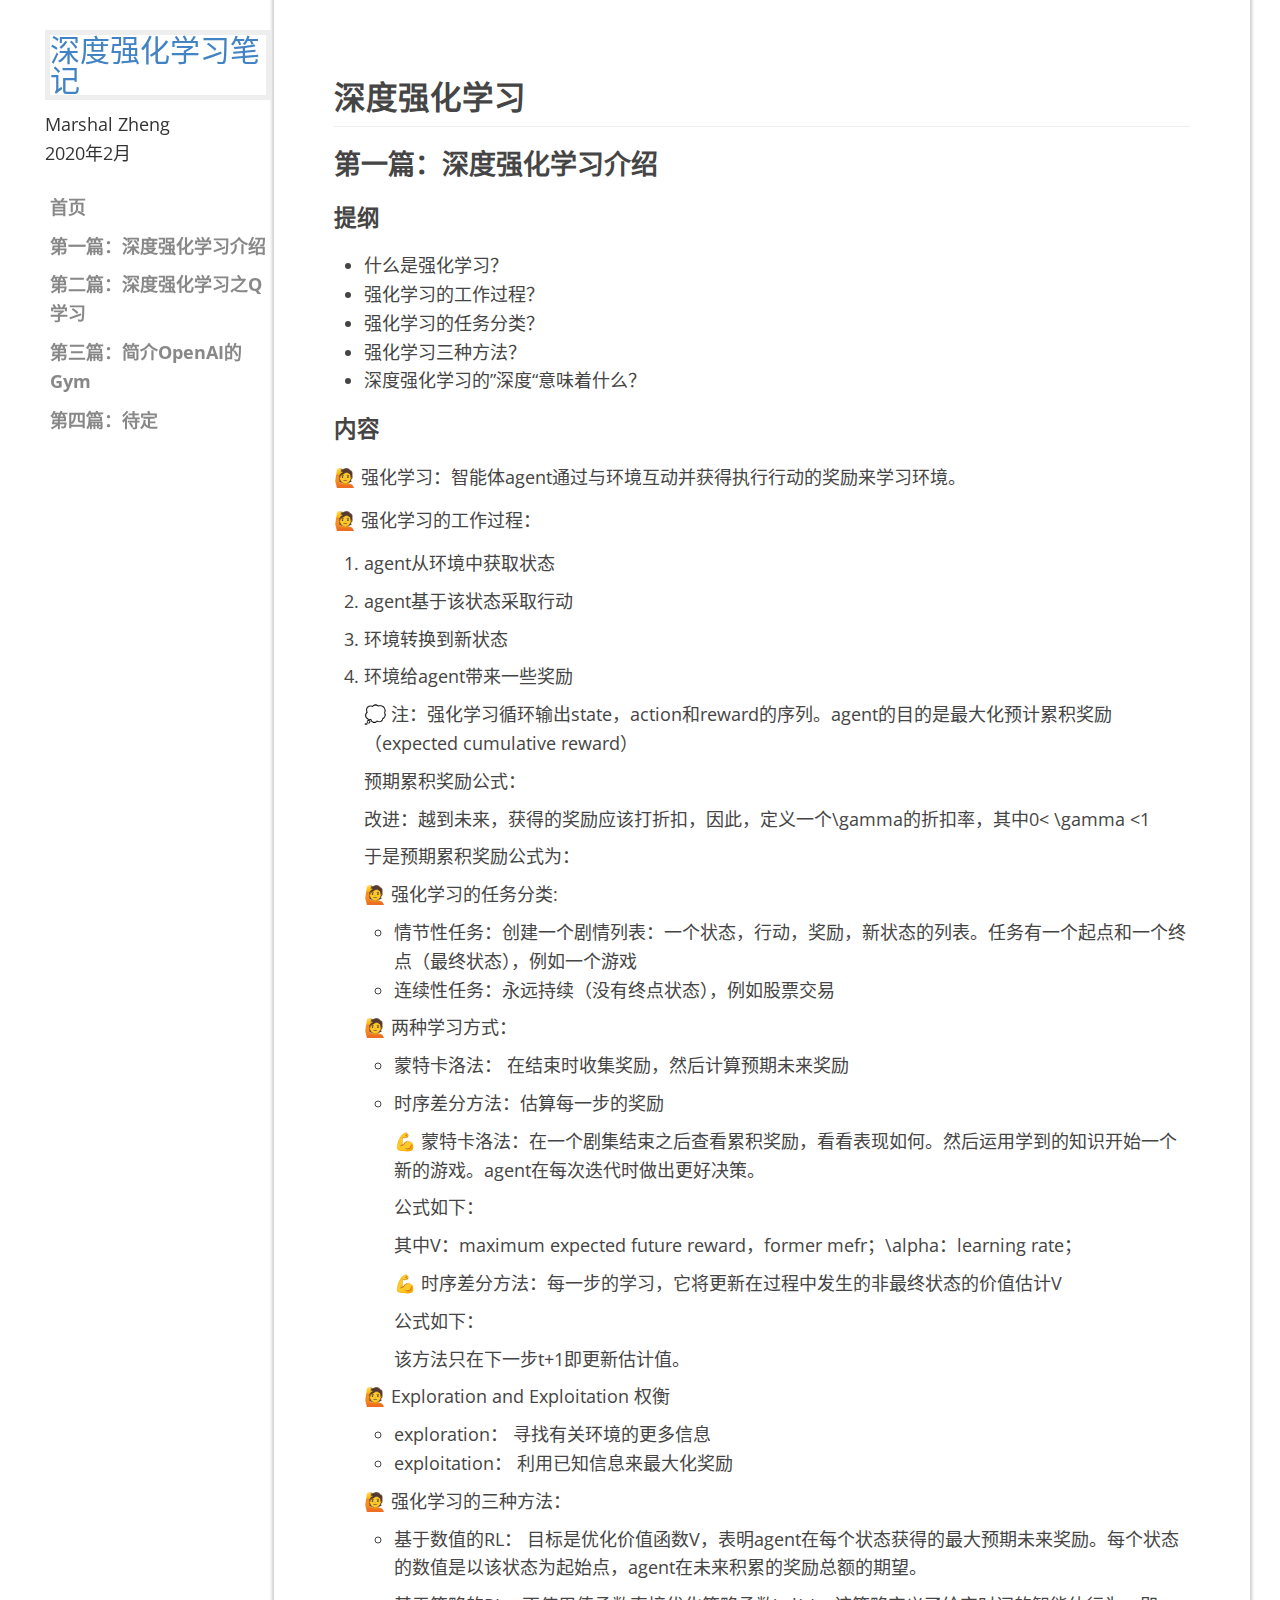
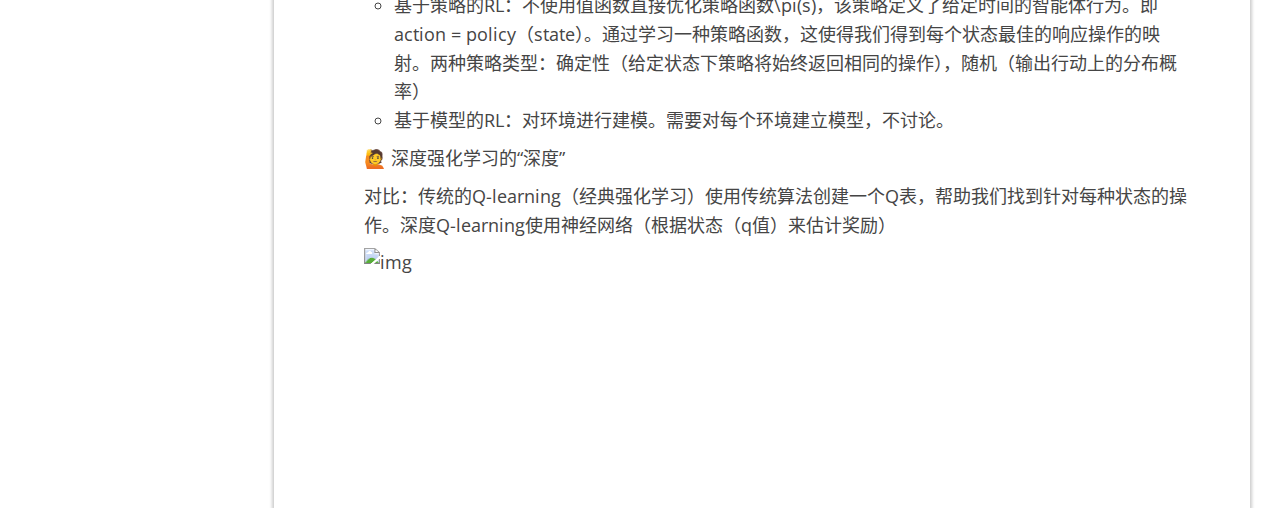
==== commit e4c5d3d3: "chapter23" ====
--- a/chapter1.html
+++ b/chapter1.html
@@ -18,8 +18,9 @@
     <div class="nav">
         <a href="index.html" class="item">首页</a>
         <a href="chapter1.html" class="item">第一篇：深度强化学习介绍</a>
-        <a href="chapter1.html" class="item">第二篇：</a>
-        <a href="chapter1.html" class="item">第三篇</a>
+        <a href="chapter2.html" class="item">第二篇：深度强化学习之Q学习</a>
+        <a href="chapter3.html" class="item">第三篇：简介OpenAI的Gym</a>
+        <a href="chapter4.html" class="item">第四篇：待定</a>
     </div>
 
 </div>
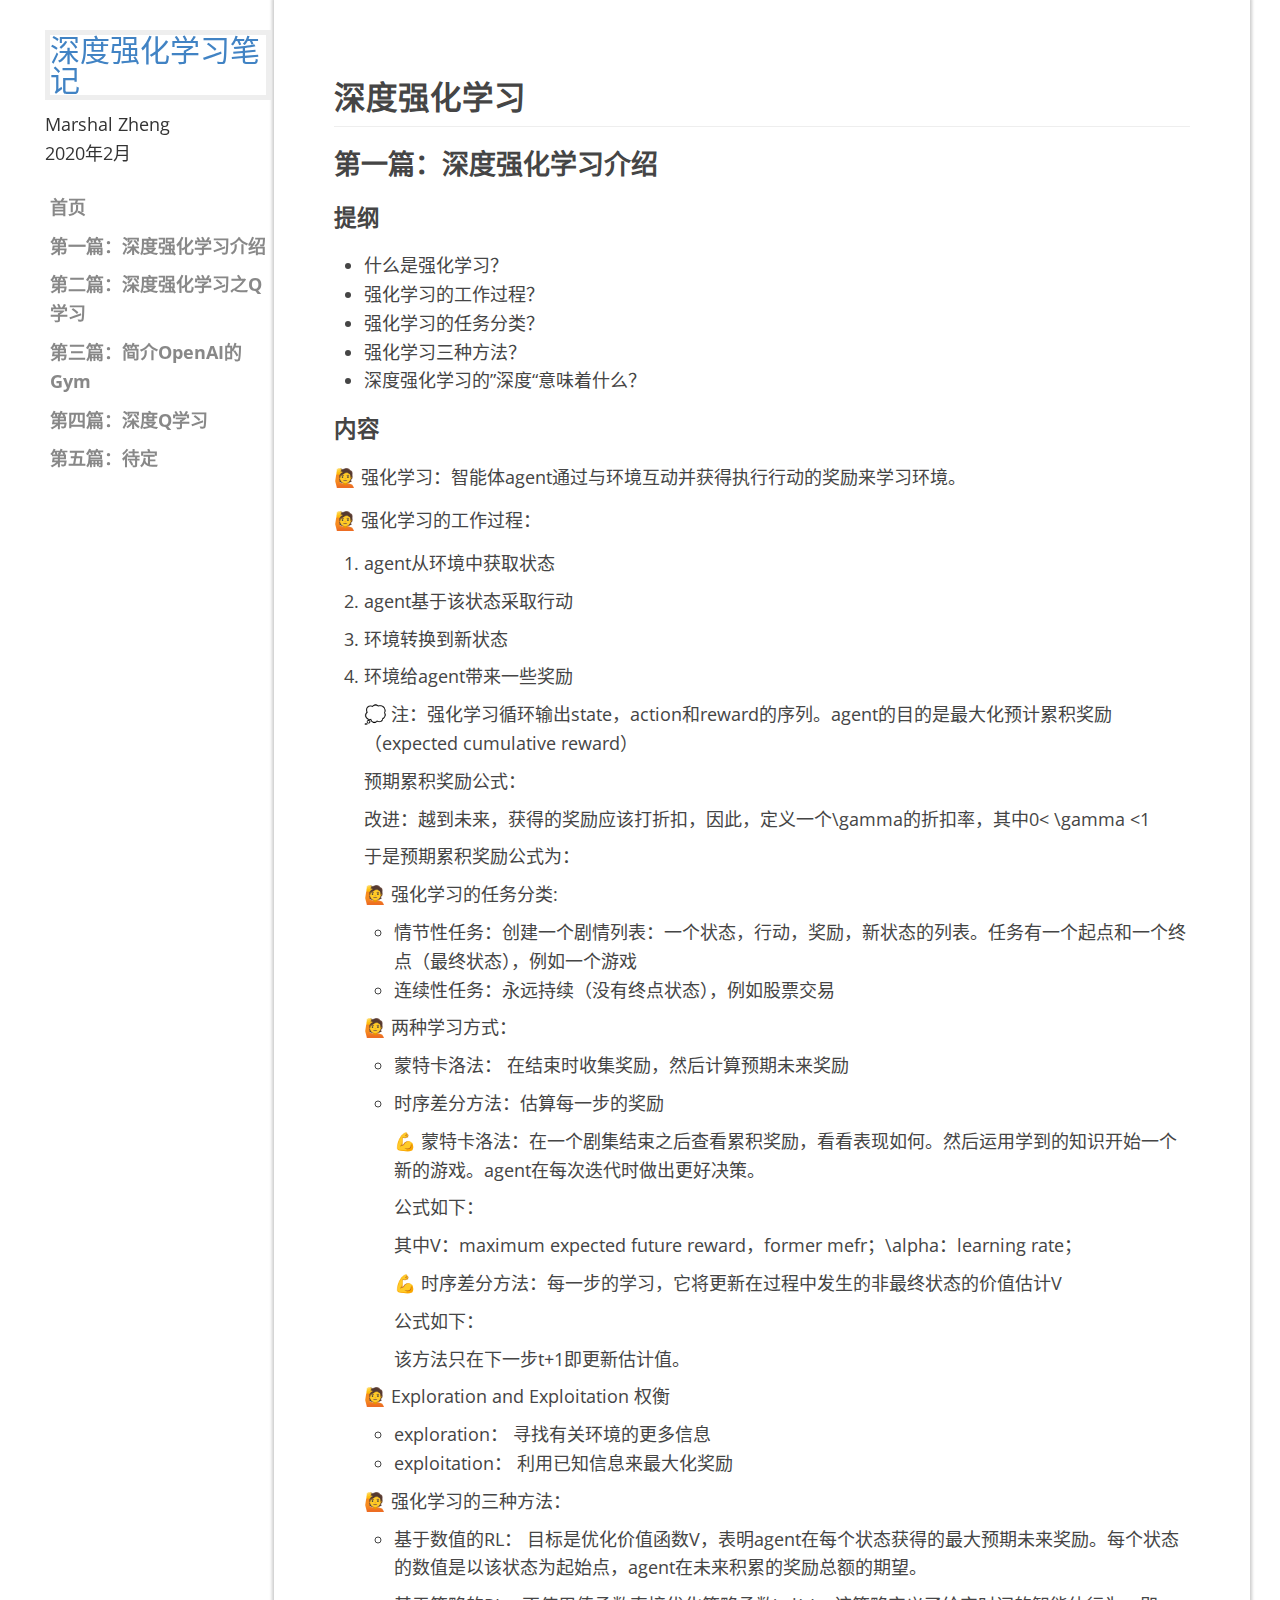
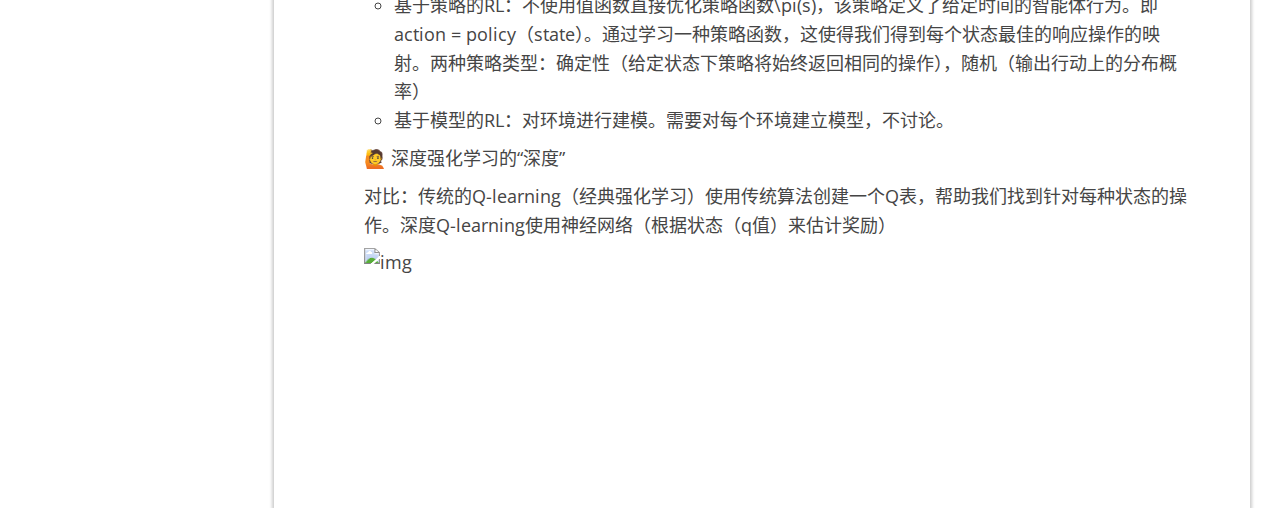
==== commit 487f3489: "chapter4" ====
--- a/chapter1.html
+++ b/chapter1.html
@@ -20,7 +20,8 @@
         <a href="chapter1.html" class="item">第一篇：深度强化学习介绍</a>
         <a href="chapter2.html" class="item">第二篇：深度强化学习之Q学习</a>
         <a href="chapter3.html" class="item">第三篇：简介OpenAI的Gym</a>
-        <a href="chapter4.html" class="item">第四篇：待定</a>
+        <a href="chapter4.html" class="item">第四篇：深度Q学习</a>
+        <a href="chapter4.html" class="item">第五篇：待定</a>
     </div>
 
 </div>
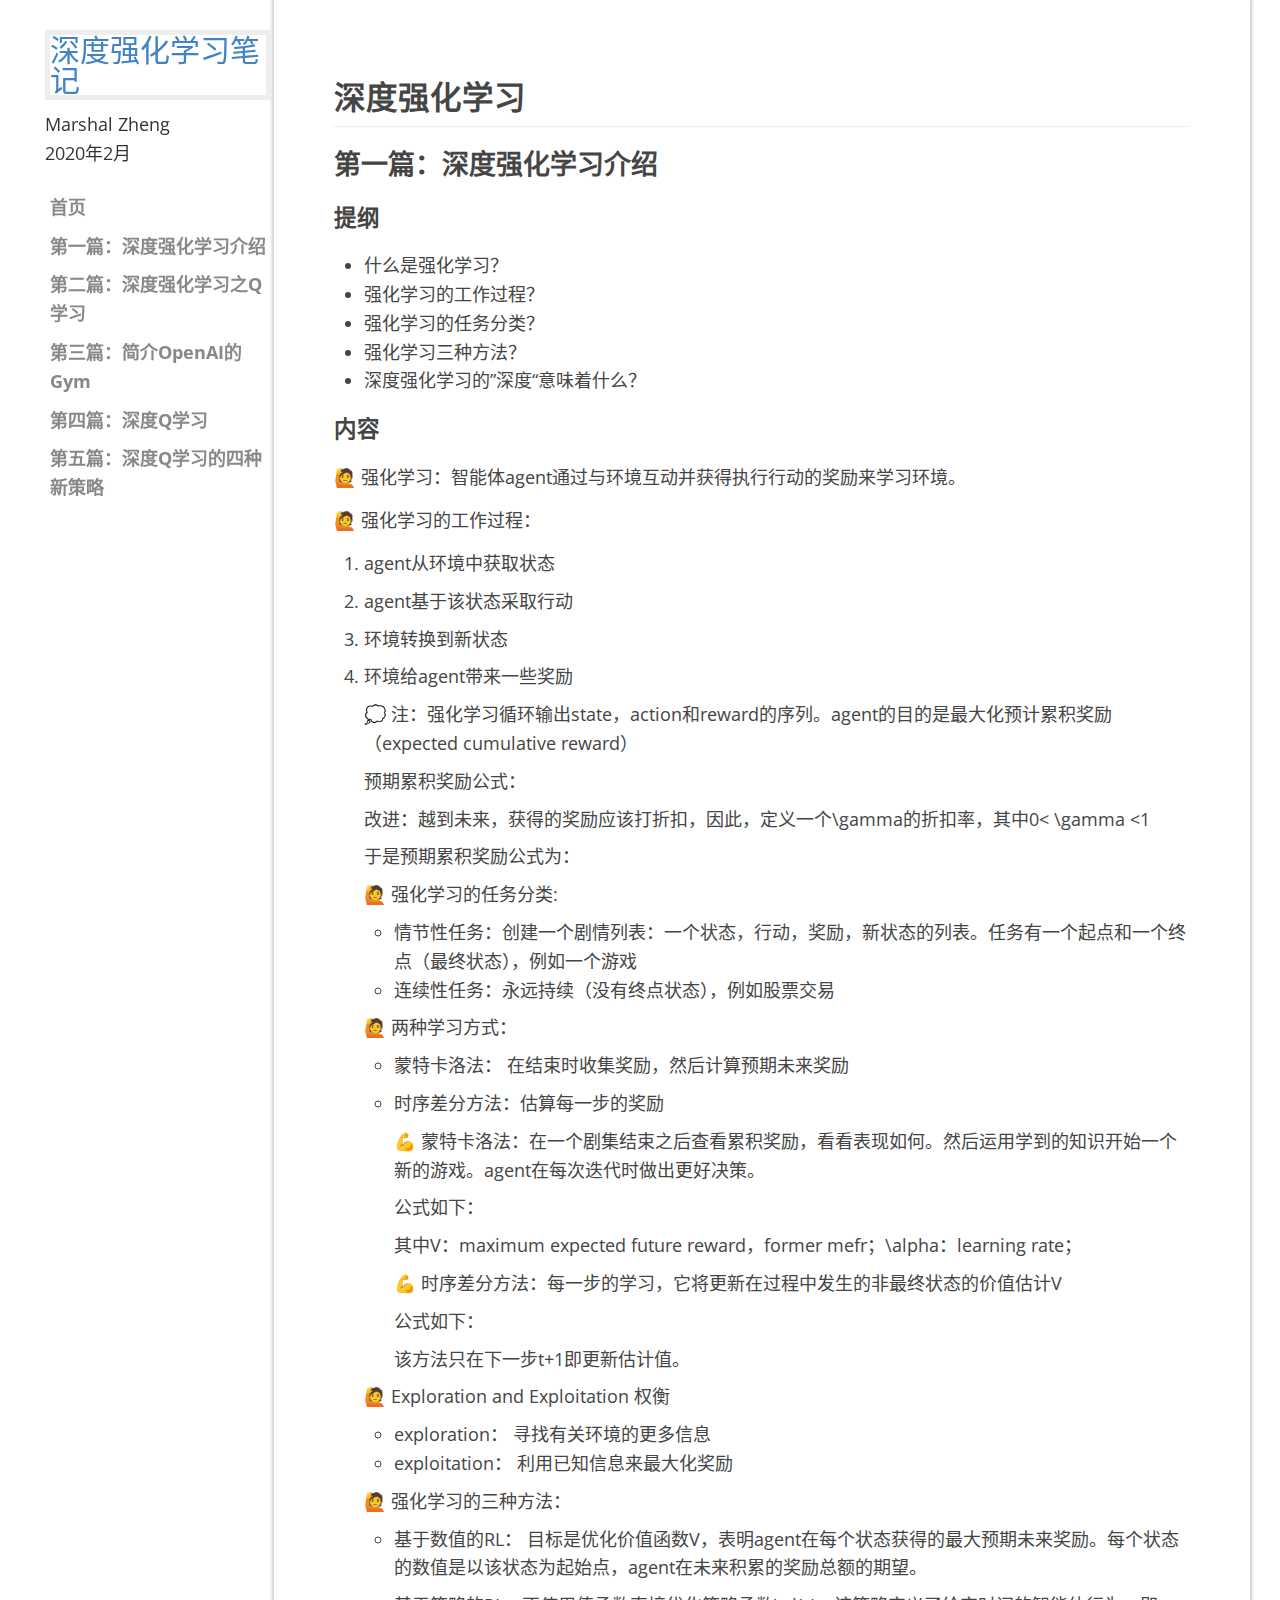
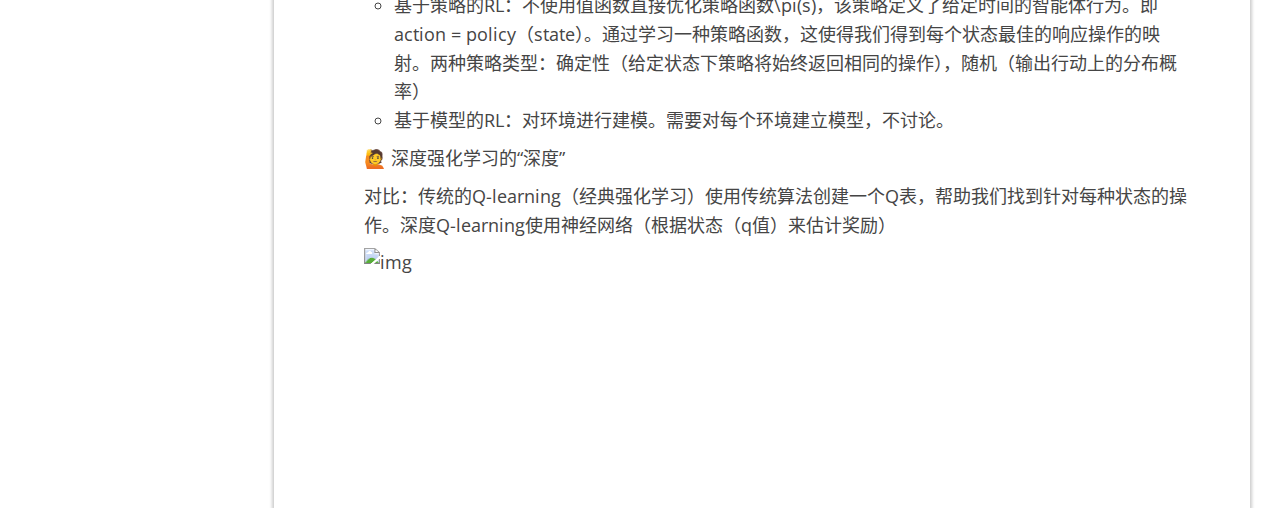
==== commit 482f92df: "chapter5" ====
--- a/chapter1.html
+++ b/chapter1.html
@@ -21,7 +21,7 @@
         <a href="chapter2.html" class="item">第二篇：深度强化学习之Q学习</a>
         <a href="chapter3.html" class="item">第三篇：简介OpenAI的Gym</a>
         <a href="chapter4.html" class="item">第四篇：深度Q学习</a>
-        <a href="chapter4.html" class="item">第五篇：待定</a>
+        <a href="chapter5.html" class="item">第五篇：深度Q学习的四种新策略</a>
     </div>
 
 </div>
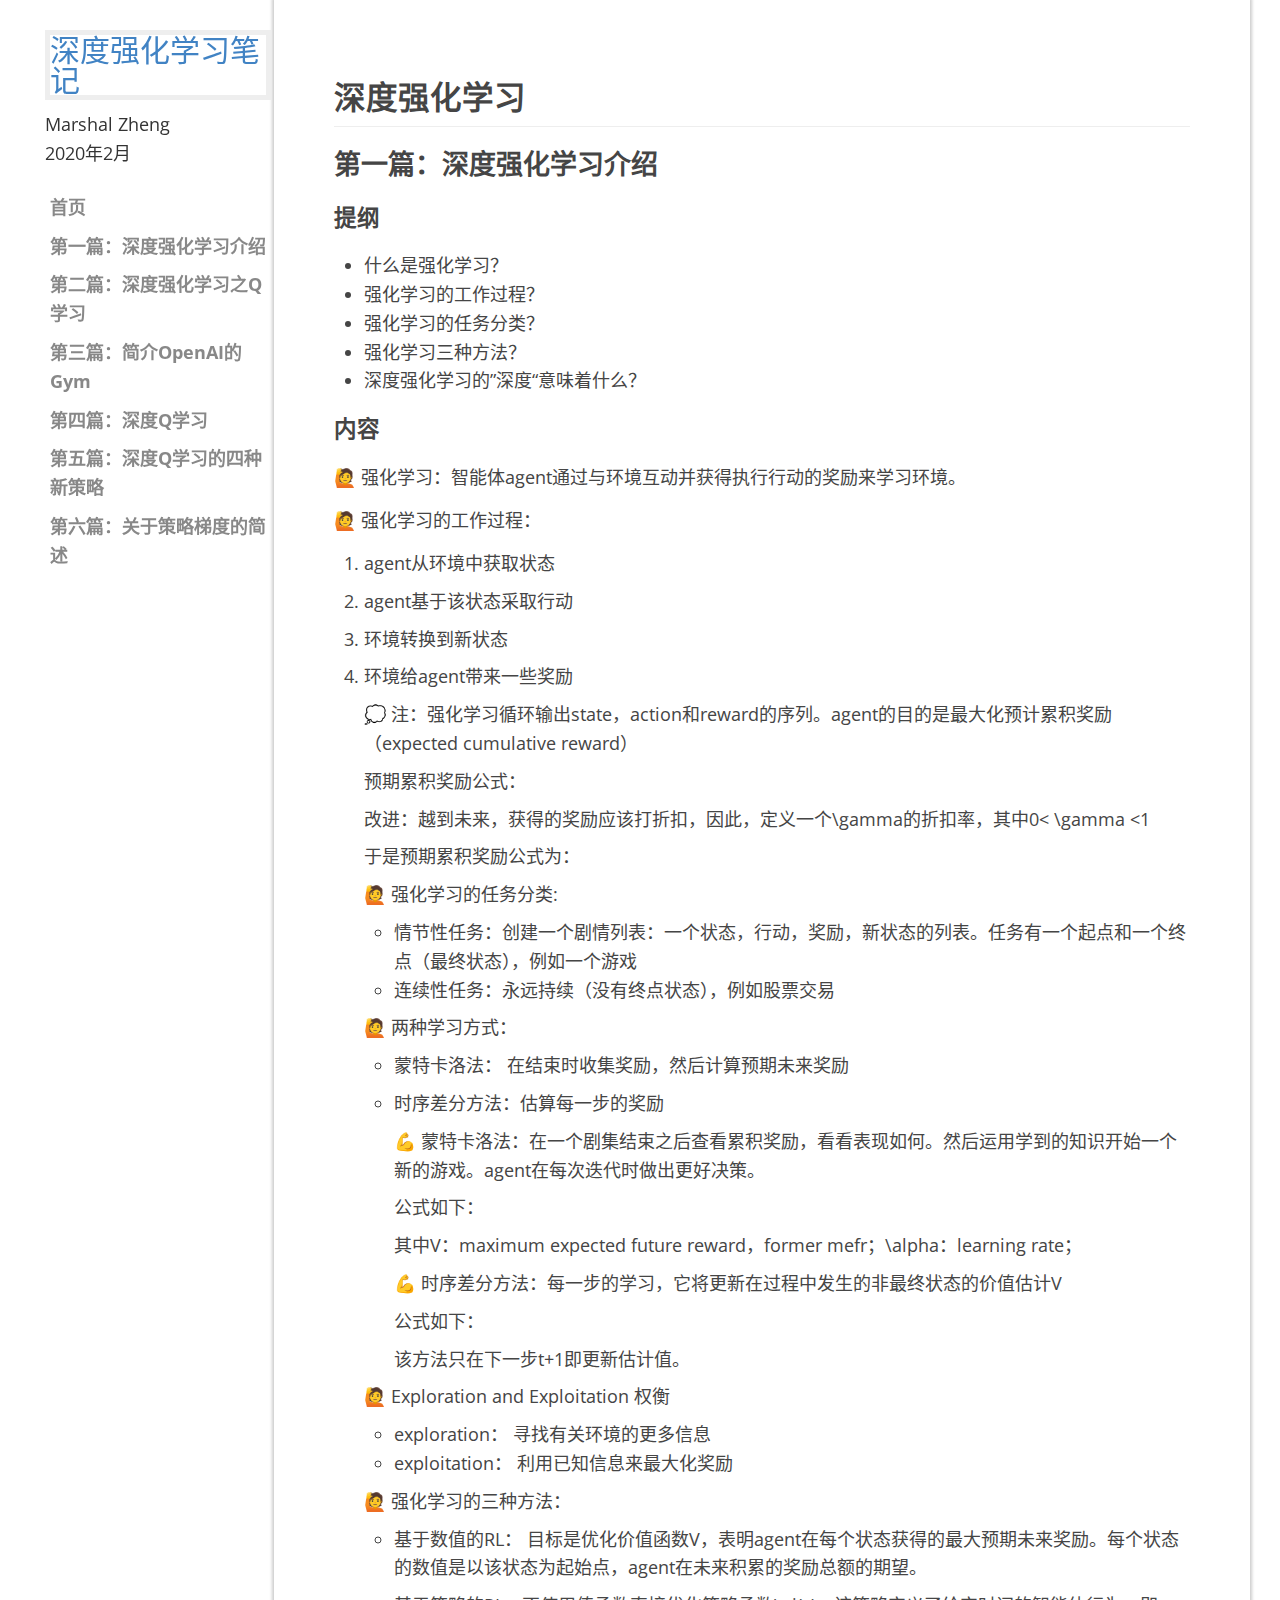
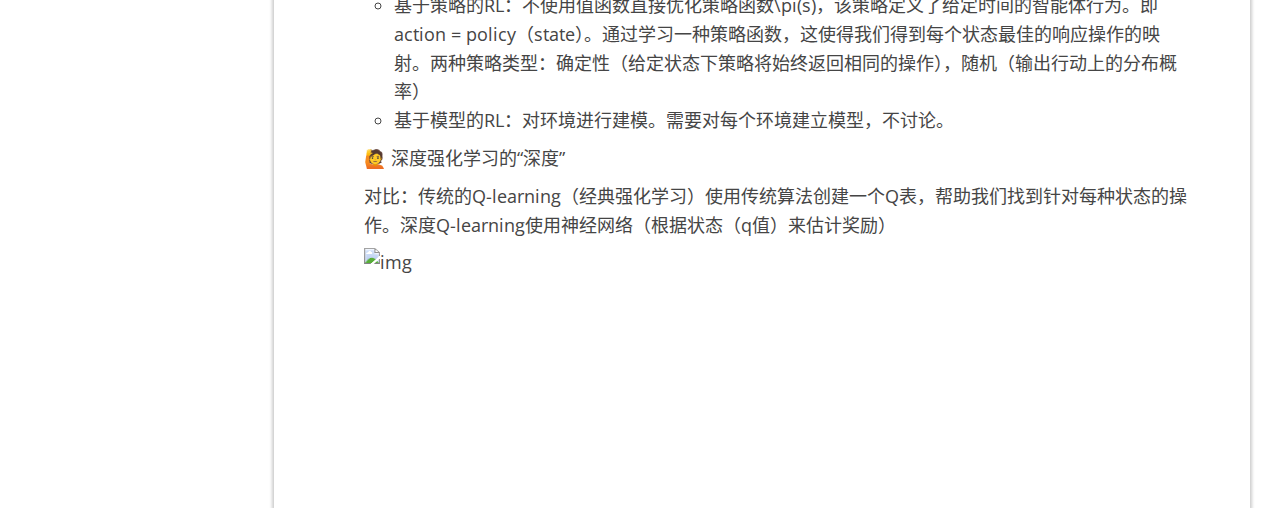
==== commit 51aeaa1e: "chapter6" ====
--- a/chapter1.html
+++ b/chapter1.html
@@ -22,6 +22,7 @@
         <a href="chapter3.html" class="item">第三篇：简介OpenAI的Gym</a>
         <a href="chapter4.html" class="item">第四篇：深度Q学习</a>
         <a href="chapter5.html" class="item">第五篇：深度Q学习的四种新策略</a>
+        <a href="chapter6.html" class="item">第六篇：关于策略梯度的简述</a>
     </div>
 
 </div>
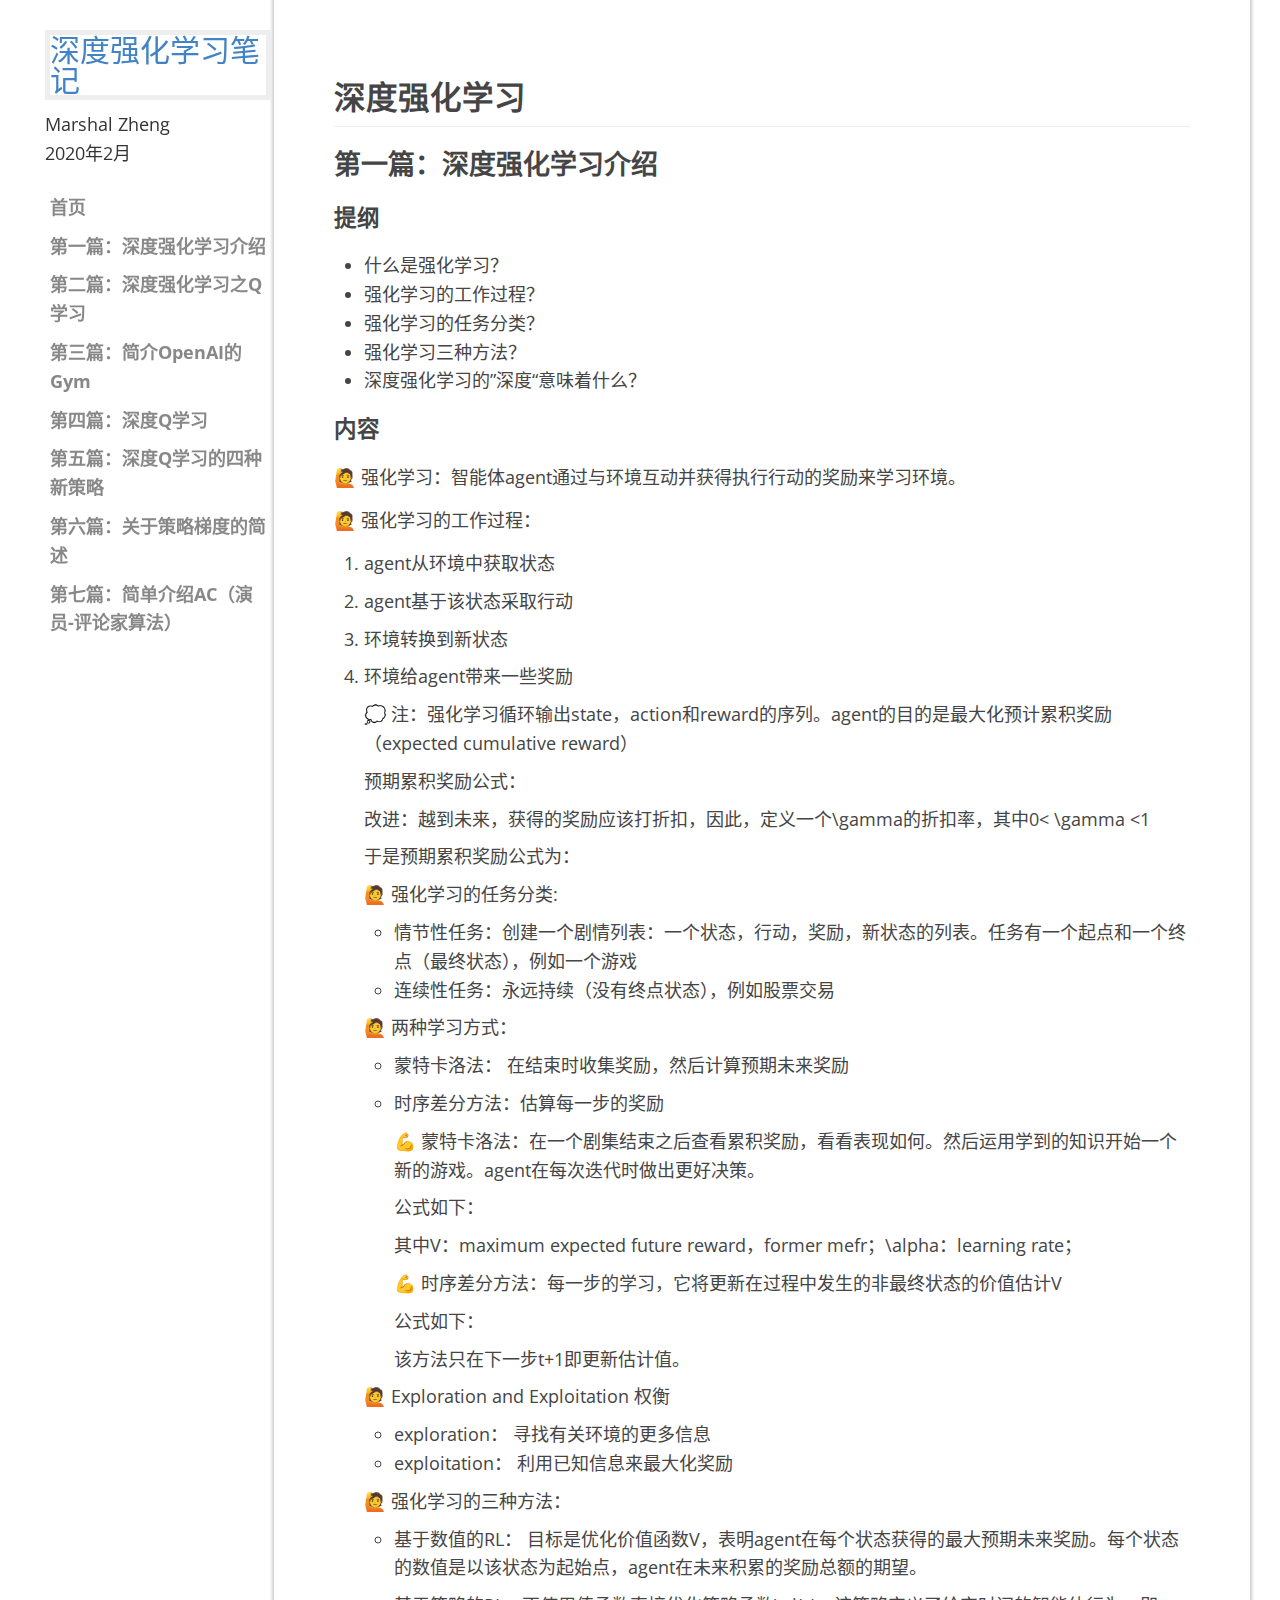
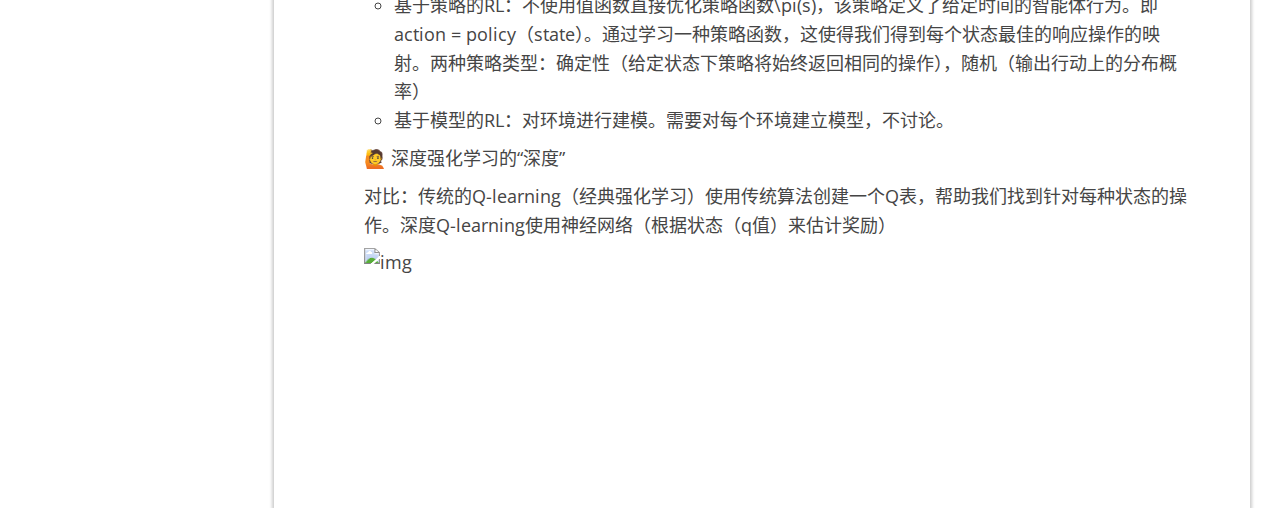
==== commit 89a4d0d2: "chapter7" ====
--- a/chapter1.html
+++ b/chapter1.html
@@ -23,6 +23,7 @@
         <a href="chapter4.html" class="item">第四篇：深度Q学习</a>
         <a href="chapter5.html" class="item">第五篇：深度Q学习的四种新策略</a>
         <a href="chapter6.html" class="item">第六篇：关于策略梯度的简述</a>
+        <a href="chapter7.html" class="item">第七篇：简单介绍AC（演员-评论家算法）</a>
     </div>
 
 </div>
